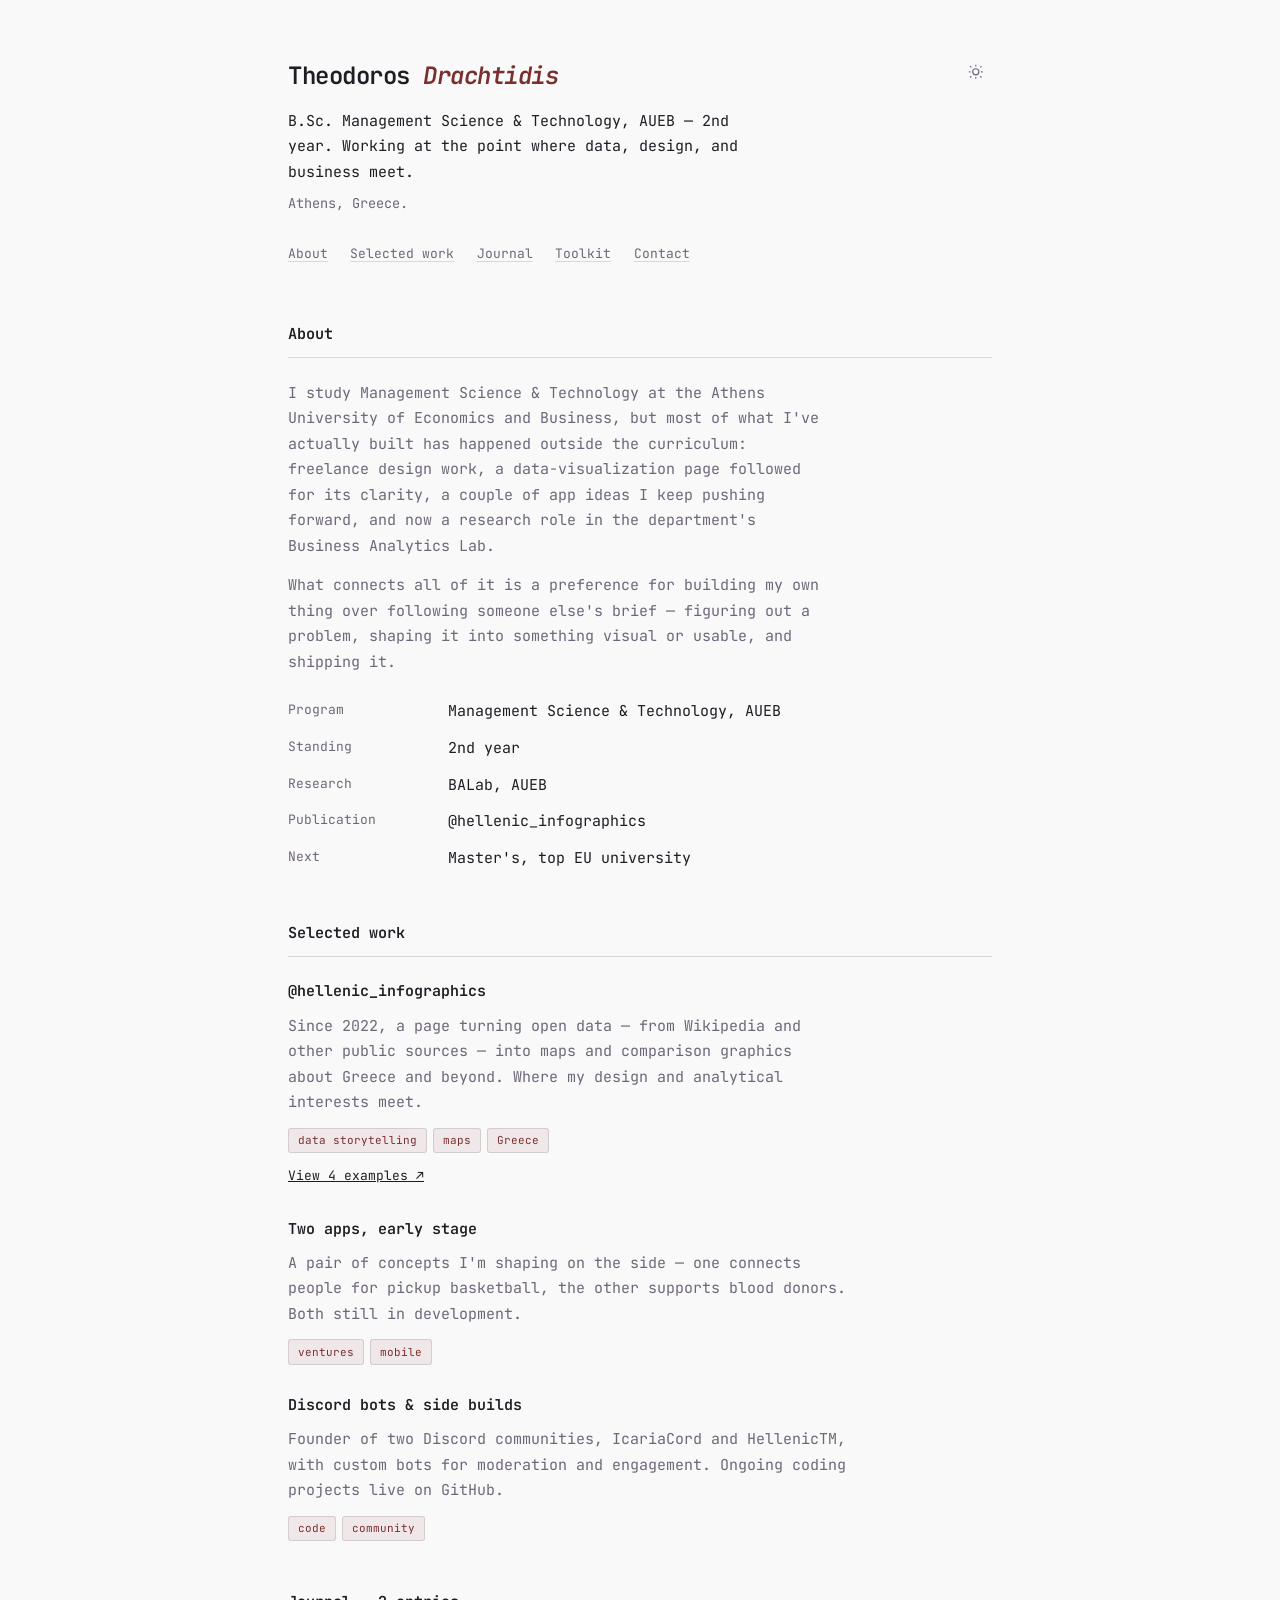
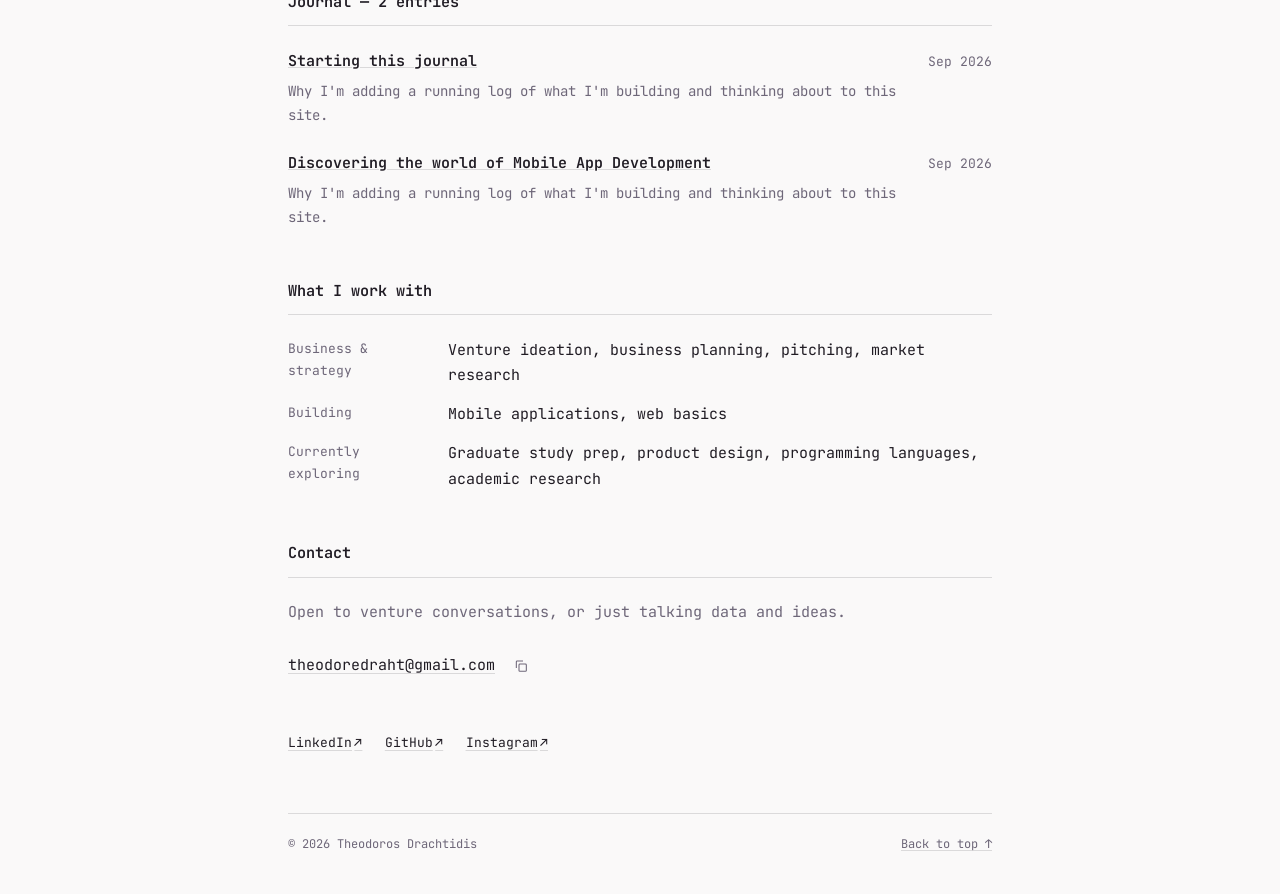
==== index.html @ 6f055972 "Restyle site to a minimal monospace light/dark theme Adopted the design system from antrikoss.github" ====
<!DOCTYPE html>
<html lang="en">
<head>
<meta charset="UTF-8">
<meta name="viewport" content="width=device-width, initial-scale=1.0">
<title>Theodoros Drachtidis</title>
<meta name="description" content="Theodoros Drachtidis — Management Science &amp; Technology student at AUEB, working at the point where data, design, and business meet.">
<link rel="icon" type="image/svg+xml" href="assets/favicon.svg">
<link rel="preconnect" href="https://fonts.googleapis.com">
<link rel="preconnect" href="https://fonts.gstatic.com" crossorigin>
<link href="https://fonts.googleapis.com/css2?family=JetBrains+Mono:ital,wght@0,100..800;1,100..800&display=swap" rel="stylesheet">
<style>
  :root{
    color-scheme:light;
    --paper:#faf9f9;
    --paper-raised:#f1eef4;
    --ink:#201c24;
    --ink-soft:#6e6779;
    --edge:rgba(32,28,36,0.14);
    --accent:#7a2e2e;
    --accent-soft:#a24848;
    --accent-wash:rgba(122,46,46,0.08);
    --focus-ring:#7a2e2e;
  }
  html.dark{
    color-scheme:dark;
    --paper:#16141a;
    --paper-raised:#1e1b24;
    --ink:#e9e6ed;
    --ink-soft:#9c96a6;
    --edge:rgba(233,230,237,0.14);
    --accent:#e0a6a6;
    --accent-soft:#c27a7a;
    --accent-wash:rgba(224,166,166,0.1);
    --focus-ring:#e0a6a6;
  }
  *, *::before, *::after{box-sizing:border-box;}
  html, body, h1, h2, h3, p, ul, dl, dd{margin:0; padding:0;}
  ul{list-style:none;}
  img, svg{display:block; max-width:100%;}
  a{color:inherit; text-decoration:none;}
  button{font:inherit; color:inherit; background:none; border:0; padding:0; cursor:pointer;}

  @media (prefers-reduced-motion:no-preference){
    html{scroll-behavior:smooth;}
  }

  html{background:var(--paper);}
  body{
    background:var(--paper);
    color:var(--ink);
    font-family:'JetBrains Mono', ui-monospace, SFMono-Regular, Menlo, Consolas, monospace;
    font-size:0.9375rem;
    line-height:1.7;
    -webkit-font-smoothing:antialiased;
    min-height:100dvh;
    transition:background-color 0.2s, color 0.2s;
  }
  ::selection{background:var(--ink); color:var(--paper);}

  h1, h2, h3{font-weight:600; text-wrap:balance;}
  p{text-wrap:pretty; max-width:62ch;}
  a{text-decoration-line:underline; text-decoration-color:var(--edge); text-underline-offset:0.2em;}
  a:hover{text-decoration-color:var(--accent); color:var(--accent);}
  :focus-visible{outline:2px solid var(--focus-ring); outline-offset:3px; border-radius:2px;}

  .skip-link{position:fixed; top:1rem; left:1rem; z-index:100; background:var(--paper); border:1px solid var(--ink); padding:0.5rem 1rem; transform:translateY(-200%);}
  .skip-link:focus{transform:translateY(0);}

  .page{width:min(100% - 3rem, 44rem); margin-inline:auto; padding-block:3.5rem 2.5rem;}
  @media (max-width:600px){.page{width:min(100% - 2.5rem, 44rem); padding-block-start:2.25rem;}}

  /* ---------- Header ---------- */
  .site-header{margin-block-end:3.25rem;}
  .header-top{display:flex; justify-content:space-between; align-items:flex-start; gap:1.5rem;}
  h1{font-size:clamp(1.2rem, 3.2vw, 1.5rem); letter-spacing:-0.02em;}
  h1 em{font-style:italic; color:var(--accent);}
  .theme-toggle{flex-shrink:0; display:inline-flex; align-items:center; justify-content:center; width:2rem; height:2rem; color:var(--ink-soft); border-radius:4px;}
  .theme-toggle:hover{color:var(--ink);}
  .theme-toggle .icon{width:1.1rem; height:1.1rem;}
  .theme-toggle .icon-moon{display:none;}
  html.dark .theme-toggle .icon-sun{display:none;}
  html.dark .theme-toggle .icon-moon{display:block;}
  .tagline{margin-block-start:0.75rem; max-width:56ch; color:var(--ink);}
  .location{color:var(--ink-soft); margin-block-start:0.4rem; font-size:0.85rem;}
  .site-nav{margin-block-start:1.5rem; display:flex; flex-wrap:wrap; gap:0.4rem 1.4rem; font-size:0.8125rem; color:var(--ink-soft);}
  .site-nav a{text-decoration-line:underline; padding-block:0.25rem;}

  /* ---------- Sections ---------- */
  .section + .section{margin-block-start:3rem;}
  .section h2{font-size:0.95rem; padding-block-end:0.65rem; margin-block-end:1.4rem; border-block-end:1px solid var(--edge);}
  .about-text{color:var(--ink-soft); max-width:60ch;}
  .about-text + .about-text{margin-block-start:0.9rem;}

  .entry-list{display:grid; gap:1.75rem;}
  .entry-head{display:flex; flex-wrap:wrap; align-items:baseline; justify-content:space-between; gap:0.25rem 1rem;}
  .entry h3{font-size:0.9375rem;}
  .entry-period, .entry-meta{color:var(--ink-soft); font-size:0.8125rem; white-space:nowrap;}
  .entry-meta{margin-block-start:0.15rem;}
  .entry-body{color:var(--ink-soft); margin-block-start:0.55rem;}
  .entry-body + .entry-body{margin-block-start:0.75rem;}
  .entry-tags{display:flex; flex-wrap:wrap; gap:0.4rem; margin-block-start:0.75rem;}
  .entry-tags li{font-size:0.6875rem; color:var(--accent); background:var(--accent-wash); border:1px solid var(--edge); padding:0.15rem 0.55rem; border-radius:3px;}
  .entry-hint{display:inline-block; margin-block-start:0.75rem; font-size:0.8125rem; text-decoration-line:underline;}
  .entry-clickable{cursor:pointer;}

  .subsection-title{margin-block:2.1rem 0.9rem; font-size:0.85rem; color:var(--ink-soft);}

  /* ---------- About facts ---------- */
  .fact-list{display:grid; gap:0.7rem; margin-block-start:1.5rem;}
  .fact-row{display:grid; grid-template-columns:9rem 1fr; gap:0.5rem 1rem;}
  .fact-row dt{color:var(--ink-soft); font-size:0.8125rem;}
  .fact-row dd{margin:0;}
  @media (max-width:500px){.fact-row{grid-template-columns:1fr; gap:0.15rem;}}

  /* ---------- Skills ---------- */
  .skills-list{display:grid; gap:0.85rem;}
  .skills-row{display:grid; grid-template-columns:9rem 1fr; gap:0.5rem 1rem;}
  .skills-row dt{color:var(--ink-soft); font-size:0.8125rem;}
  .skills-row dd{margin:0;}
  @media (max-width:500px){.skills-row{grid-template-columns:1fr; gap:0.15rem;}}

  /* ---------- Journal ---------- */
  .journal-list{display:grid; gap:1.5rem;}
  .journal-item{display:flex; flex-wrap:wrap; justify-content:space-between; align-items:baseline; gap:0.25rem 1rem; cursor:pointer;}
  .journal-item:hover .journal-title{color:var(--accent); text-decoration-color:var(--accent);}
  .journal-main{flex:1; min-width:0;}
  .journal-title{font-weight:600; text-decoration-line:underline; text-decoration-color:var(--edge);}
  .journal-excerpt{color:var(--ink-soft); margin-block-start:0.35rem; font-size:0.875rem;}
  .journal-date{color:var(--ink-soft); font-size:0.8125rem; white-space:nowrap;}
  .journal-empty{color:var(--ink-soft); font-size:0.875rem;}

  /* ---------- Contact ---------- */
  .contact-intro{color:var(--ink-soft); margin-block-end:1.5rem;}
  .contact-email-row{display:flex; align-items:center; gap:0.6rem;}
  .contact-email a{text-decoration-line:underline; overflow-wrap:anywhere;}
  .copy-email-button{position:relative; width:2rem; height:2rem; display:grid; place-items:center; color:var(--ink-soft); border-radius:4px; flex-shrink:0;}
  .copy-email-button:hover{color:var(--ink);}
  .copy-email-button .icon{width:1rem; height:1rem; grid-area:1/1; transition:opacity 0.15s, scale 0.15s;}
  .copy-email-button .icon-check{opacity:0; scale:0.7;}
  .copy-email-button[data-copied="true"] .icon-copy{opacity:0; scale:0.7;}
  .copy-email-button[data-copied="true"] .icon-check{opacity:1; scale:1; color:var(--accent);}
  .copy-status{margin-block-start:0.5rem; font-size:0.78rem; color:var(--accent-soft); min-height:1.2em;}
  .contact-links{margin-block-start:1.5rem; display:flex; flex-wrap:wrap; gap:0.4rem 1.4rem; font-size:0.8125rem;}
  .contact-links a, .project-links a{text-decoration-line:underline; padding-block:0.2rem; display:inline-block;}
  .ext-icon{margin-inline-start:0.15rem;}

  /* ---------- Overlays (post reader / gallery) ---------- */
  .overlay{position:fixed; inset:0; background:rgba(10,9,12,0.72); display:none; align-items:flex-start; justify-content:center; padding:4.5rem 1.5rem; overflow-y:auto; z-index:100;}
  .overlay.open{display:flex;}
  .overlay-panel{background:var(--paper-raised); border:1px solid var(--edge); border-radius:6px; max-width:38rem; width:100%;}
  .overlay-top{display:flex; align-items:center; justify-content:space-between; padding:0.9rem 1.2rem; border-bottom:1px solid var(--edge); font-size:0.75rem; color:var(--ink-soft); letter-spacing:0.03em;}
  .overlay-close{width:1.9rem; height:1.9rem; display:grid; place-items:center; border:1px solid var(--edge); border-radius:50%; color:var(--ink-soft); font-size:1rem;}
  .overlay-close:hover{border-color:var(--accent); color:var(--accent);}
  .overlay-body{padding:1.7rem 1.8rem 2rem;}
  @media (max-width:600px){.overlay-body{padding:1.3rem;}}
  .overlay-body h3{font-size:1.25rem; margin-block-end:0.4rem;}
  .overlay-date{display:block; color:var(--ink-soft); font-size:0.8125rem; margin-block-end:1.3rem;}
  .overlay-body p{margin-block-end:0.9rem; max-width:60ch; color:var(--ink-soft);}
  .overlay-comments{margin-block-start:0.5rem; padding-block-start:1.5rem; border-top:1px solid var(--edge);}
  .overlay-comments .overlay-label{display:block; margin-block-end:1rem; font-size:0.75rem; color:var(--ink-soft); letter-spacing:0.03em;}
  .giscus-mount{min-height:3.5rem;}

  .lightbox-imgwrap{background:var(--paper); display:flex; align-items:center; justify-content:center; padding:1rem;}
  .lightbox-imgwrap img{max-width:100%; max-height:52vh; object-fit:contain; border-radius:2px;}
  .lightbox-caption{padding:0 1.2rem 1rem; font-size:0.85rem; color:var(--ink-soft);}
  .lightbox-nav{display:flex; align-items:center; justify-content:space-between; padding:0 1.2rem 1.2rem;}
  .lightbox-arrow{border:1px solid var(--edge); border-radius:4px; padding:0.4rem 0.85rem; font-size:0.78rem; color:var(--ink);}
  .lightbox-arrow:hover{border-color:var(--accent); color:var(--accent);}
  .lightbox-count{font-size:0.78rem; color:var(--ink-soft);}

  /* ---------- Footer ---------- */
  .site-footer{margin-block-start:3.5rem; padding-block-start:1.25rem; border-block-start:1px solid var(--edge); display:flex; flex-wrap:wrap; justify-content:space-between; gap:0.75rem; color:var(--ink-soft); font-size:0.75rem;}
  .site-footer a{text-decoration-line:underline;}

  @media (prefers-reduced-motion:no-preference){
    .site-header, .section{animation:rise 0.6s ease both;}
    .site-header{animation-delay:0s;}
    .section:nth-of-type(1){animation-delay:0.06s;}
    .section:nth-of-type(2){animation-delay:0.1s;}
    .section:nth-of-type(3){animation-delay:0.14s;}
    .section:nth-of-type(4){animation-delay:0.18s;}
    .section:nth-of-type(5){animation-delay:0.22s;}
    @keyframes rise{
      0%{opacity:0; transform:translateY(6px);}
      100%{opacity:1; transform:translateY(0);}
    }
  }
  @media (prefers-reduced-motion:reduce){
    *{animation:none !important; transition:none !important;}
  }
</style>
</head>
<body>

<a class="skip-link" href="#main-content">Skip to content</a>

<div class="page" id="top">

  <header class="site-header">
    <div class="header-top">
      <h1>Theodoros <em>Drachtidis</em></h1>
      <button class="theme-toggle" type="button" aria-label="Switch to dark theme" data-theme-toggle>
        <svg class="icon icon-sun" viewBox="0 0 24 24" fill="none" stroke="currentColor" stroke-width="1.6" aria-hidden="true">
          <circle cx="12" cy="12" r="4.2"></circle>
          <path d="M12 2.5v2.4M12 19.1v2.4M4.2 4.2l1.7 1.7M18.1 18.1l1.7 1.7M2.5 12h2.4M19.1 12h2.4M4.2 19.8l1.7-1.7M18.1 5.9l1.7-1.7"></path>
        </svg>
        <svg class="icon icon-moon" viewBox="0 0 24 24" fill="none" stroke="currentColor" stroke-width="1.6" aria-hidden="true">
          <path d="M20 14.5A8.5 8.5 0 1 1 9.5 4a6.8 6.8 0 0 0 10.5 10.5Z"></path>
        </svg>
      </button>
    </div>

    <p class="tagline">B.Sc. Management Science &amp; Technology, AUEB — 2nd year. Working at the point where data, design, and business meet.</p>
    <p class="location">Athens, Greece.</p>

    <nav aria-label="Primary" class="site-nav">
      <a href="#about">About</a>
      <a href="#work">Selected work</a>
      <a href="#journal">Journal</a>
      <a href="#toolkit">Toolkit</a>
      <a href="#contact">Contact</a>
    </nav>
  </header>

  <main id="main-content" tabindex="-1">

    <!-- ABOUT -->
    <section id="about" class="section" aria-labelledby="about-title">
      <h2 id="about-title">About</h2>
      <p class="about-text">I study Management Science &amp; Technology at the Athens University of Economics and Business, but most of what I've actually built has happened outside the curriculum: freelance design work, a data-visualization page followed for its clarity, a couple of app ideas I keep pushing forward, and now a research role in the department's Business Analytics Lab.</p>
      <p class="about-text">What connects all of it is a preference for building my own thing over following someone else's brief — figuring out a problem, shaping it into something visual or usable, and shipping it.</p>

      <dl class="fact-list">
        <div class="fact-row"><dt>Program</dt><dd>Management Science &amp; Technology, AUEB</dd></div>
        <div class="fact-row"><dt>Standing</dt><dd>2nd year</dd></div>
        <div class="fact-row"><dt>Research</dt><dd>BALab, AUEB</dd></div>
        <div class="fact-row"><dt>Publication</dt><dd>@hellenic_infographics</dd></div>
        <div class="fact-row"><dt>Next</dt><dd>Master's, top EU university</dd></div>
      </dl>
    </section>

    <!-- SELECTED WORK -->
    <section id="work" class="section" aria-labelledby="work-title">
      <h2 id="work-title">Selected work</h2>

      <div class="entry-list">

        <article class="entry entry-clickable" id="hellenicCard" role="button" tabindex="0" aria-haspopup="dialog" aria-label="Open examples from @hellenic_infographics">
          <h3>@hellenic_infographics</h3>
          <p class="entry-body">Since 2022, a page turning open data — from Wikipedia and other public sources — into maps and comparison graphics about Greece and beyond. Where my design and analytical interests meet.</p>
          <ul class="entry-tags" aria-label="Focus">
            <li>data storytelling</li><li>maps</li><li>Greece</li>
          </ul>
          <span class="entry-hint">View 4 examples ↗</span>
        </article>

        <article class="entry">
          <h3>Two apps, early stage</h3>
          <p class="entry-body">A pair of concepts I'm shaping on the side — one connects people for pickup basketball, the other supports blood donors. Both still in development.</p>
          <ul class="entry-tags" aria-label="Focus">
            <li>ventures</li><li>mobile</li>
          </ul>
        </article>

        <article class="entry">
          <h3>Discord bots &amp; side builds</h3>
          <p class="entry-body">Founder of two Discord communities, IcariaCord and HellenicTM, with custom bots for moderation and engagement. Ongoing coding projects live on GitHub.</p>
          <ul class="entry-tags" aria-label="Focus">
            <li>code</li><li>community</li>
          </ul>
        </article>

      </div>
    </section>

    <!-- JOURNAL -->
    <section id="journal" class="section" aria-labelledby="journal-title">
      <h2 id="journal-title"><span id="journalTitleLabel">Journal</span></h2>
      <div class="journal-list" id="journalList"></div>
    </section>

    <!-- TOOLKIT -->
    <section id="toolkit" class="section" aria-labelledby="toolkit-title">
      <h2 id="toolkit-title">What I work with</h2>
      <dl class="skills-list">
        <div class="skills-row">
          <dt>Business &amp; strategy</dt>
          <dd>Venture ideation, business planning, pitching, market research</dd>
        </div>
        <div class="skills-row">
          <dt>Building</dt>
          <dd>Mobile applications, web basics</dd>
        </div>
        <div class="skills-row">
          <dt>Currently exploring</dt>
          <dd>Graduate study prep, product design, programming languages, academic research</dd>
        </div>
      </dl>
    </section>

    <!-- CONTACT -->
    <section id="contact" class="section" aria-labelledby="contact-title">
      <h2 id="contact-title">Contact</h2>
      <p class="contact-intro">Open to venture conversations, or just talking data and ideas.</p>

      <div class="contact-email-row">
        <p class="contact-email">
          <a href="mailto:theodoredraht@gmail.com">theodoredraht@gmail.com</a>
        </p>
        <button type="button" class="copy-email-button" data-copy-email aria-label="Copy email address">
          <svg class="icon icon-copy" viewBox="0 0 24 24" fill="none" stroke="currentColor" stroke-width="1.6" aria-hidden="true">
            <rect x="9" y="9" width="11" height="11" rx="1.4"></rect>
            <path d="M5 15V5.6C5 5 5.6 4.5 6.2 4.5H15"></path>
          </svg>
          <svg class="icon icon-check" viewBox="0 0 24 24" fill="none" stroke="currentColor" stroke-width="1.8" aria-hidden="true">
            <path d="M4.5 12.5l5 5 10-11"></path>
          </svg>
        </button>
      </div>
      <p class="copy-status" role="status" aria-live="polite"></p>

      <ul class="contact-links">
        <li><a href="https://linkedin.com/in/theodoros-drachtidis" target="_blank" rel="noopener noreferrer">LinkedIn<span class="ext-icon" aria-hidden="true">↗</span></a></li>
        <li><a href="https://github.com/teo3670" target="_blank" rel="noopener noreferrer">GitHub<span class="ext-icon" aria-hidden="true">↗</span></a></li>
        <li><a href="https://instagram.com/drachtidis_" target="_blank" rel="noopener noreferrer">Instagram<span class="ext-icon" aria-hidden="true">↗</span></a></li>
      </ul>
    </section>

  </main>

  <footer class="site-footer">
    <p>© 2026 Theodoros Drachtidis</p>
    <a href="#top">Back to top<span aria-hidden="true"> ↑</span></a>
  </footer>

</div>

<!-- POST READER -->
<div class="overlay" id="postOverlay" role="dialog" aria-modal="true" aria-label="Journal entry">
  <div class="overlay-panel">
    <div class="overlay-top">
      <span>Journal entry</span>
      <button class="overlay-close" id="postClose" aria-label="Close">&times;</button>
    </div>
    <div class="overlay-body" id="postBody"></div>
  </div>
</div>

<!-- LIGHTBOX -->
<div class="overlay" id="lightbox" role="dialog" aria-modal="true" aria-label="@hellenic_infographics examples">
  <div class="overlay-panel">
    <div class="overlay-top">
      <span>@hellenic_infographics</span>
      <button class="overlay-close" id="lightboxClose" aria-label="Close">&times;</button>
    </div>
    <div class="lightbox-imgwrap">
      <img id="lightboxImg" src="" alt="">
    </div>
    <p class="lightbox-caption" id="lightboxCaption"></p>
    <div class="lightbox-nav">
      <button class="lightbox-arrow" id="lightboxPrev">&larr; Prev</button>
      <span class="lightbox-count" id="lightboxCount"></span>
      <button class="lightbox-arrow" id="lightboxNext">Next &rarr;</button>
    </div>
  </div>
</div>

<script>
  /* ---------------------------------------------------------------- */
  /* Theme toggle                                                      */
  /* ---------------------------------------------------------------- */
  (function(){
    var root = document.documentElement;
    var toggle = document.querySelector('[data-theme-toggle]');
    var STORAGE_KEY = 'theme';

    function applyTheme(theme){
      if(theme === 'dark'){
        root.classList.add('dark');
        if(toggle) toggle.setAttribute('aria-label', 'Switch to light theme');
      } else {
        root.classList.remove('dark');
        if(toggle) toggle.setAttribute('aria-label', 'Switch to dark theme');
      }
    }

    try {
      var stored = localStorage.getItem(STORAGE_KEY);
      var prefersDark = window.matchMedia && window.matchMedia('(prefers-color-scheme: dark)').matches;
      applyTheme(stored ? stored : (prefersDark ? 'dark' : 'light'));
    } catch(e) { /* localStorage unavailable */ }

    if(toggle){
      toggle.addEventListener('click', function(){
        var next = root.classList.contains('dark') ? 'light' : 'dark';
        applyTheme(next);
        try { localStorage.setItem(STORAGE_KEY, next); } catch(e) { /* ignore */ }
      });
    }
  })();

  /* ---------------------------------------------------------------- */
  /* Copy email button                                                  */
  /* ---------------------------------------------------------------- */
  (function(){
    var copyButton = document.querySelector('[data-copy-email]');
    var statusEl = document.querySelector('.copy-status');
    var emailLink = document.querySelector('.contact-email a');

    if(copyButton && emailLink){
      copyButton.addEventListener('click', function(){
        var email = emailLink.textContent.trim();

        function showCopied(){
          copyButton.setAttribute('data-copied', 'true');
          if(statusEl) statusEl.textContent = 'Email copied.';
          window.setTimeout(function(){
            copyButton.removeAttribute('data-copied');
            if(statusEl) statusEl.textContent = '';
          }, 2000);
        }
        function showError(){
          if(statusEl) statusEl.textContent = "Couldn't copy. Select the email address to copy it manually.";
        }

        if(navigator.clipboard && navigator.clipboard.writeText){
          navigator.clipboard.writeText(email).then(showCopied, showError);
        } else {
          showError();
        }
      });
    }
  })();

  // ---------- JOURNAL POSTS ----------
  // To add a new post: copy one object below, change title/date/excerpt/content/slug, add it to the TOP of the array.
  // slug: a short unique id for the post (used to give it its own comment thread) — lowercase, no spaces, e.g. "my-new-post".
  // date: any short label you like, e.g. "Sep 2026". content: one string per paragraph.
  const journalPosts = [
    {
      slug: "starting-this-journal",
      title: "Starting this journal",
      date: "Sep 2026",
      excerpt: "Why I'm adding a running log of what I'm building and thinking about to this site.",
      content: [
        "I've had this site as a static portfolio for a while, but most of the interesting stuff — the half-finished ideas, the things I'm learning, the small wins — never made it anywhere public.",
        "This is where that goes from now on. Short, infrequent, not polished."
      ]
    },
    {
      slug: "mobile-app-development",
      title: "Discovering the world of Mobile App Development",
      date: "Sep 2026",
      excerpt: "Why I'm adding a running log of what I'm building and thinking about to this site.",
      content: [
        "I've had this site as a static portfolio for a while, but most of the interesting stuff — the half-finished ideas, the things I'm learning, the small wins — never made it anywhere public.",
        "This is where that goes from now on. Short, infrequent, not polished."
      ]
    }
  ];

  // ---------- GISCUS COMMENTS ----------
  // Fill these in from giscus.app after enabling GitHub Discussions on your repo.
  const GISCUS_REPO = "teo3670/teo3670.github.io";
  const GISCUS_REPO_ID = "R_kgDOT7vozg";
  const GISCUS_CATEGORY = "Announcements";
  const GISCUS_CATEGORY_ID = "DIC_kwDOT7vozs4DE_y7";

  function loadGiscus(slug){
    const mount = document.getElementById('giscusMount');
    mount.innerHTML = '';
    if(GISCUS_REPO_ID === "R_kgDOT7vozg"){
      mount.innerHTML = '<p class="overlay-date">Comments will appear here once giscus is configured.</p>';
      return;
    }
    const isDark = document.documentElement.classList.contains('dark');
    const script = document.createElement('script');
    script.src = 'https://giscus.app/client.js';
    script.setAttribute('data-repo', GISCUS_REPO);
    script.setAttribute('data-repo-id', GISCUS_REPO_ID);
    script.setAttribute('data-category', GISCUS_CATEGORY);
    script.setAttribute('data-category-id', GISCUS_CATEGORY_ID);
    script.setAttribute('data-mapping', 'specific');
    script.setAttribute('data-term', slug);
    script.setAttribute('data-strict', '1');
    script.setAttribute('data-reactions-enabled', '1');
    script.setAttribute('data-emit-metadata', '0');
    script.setAttribute('data-input-position', 'top');
    script.setAttribute('data-theme', isDark ? 'noborder_dark' : 'noborder_light');
    script.setAttribute('data-lang', 'en');
    script.setAttribute('crossorigin', 'anonymous');
    script.async = true;
    mount.appendChild(script);
  }

  const journalList = document.getElementById('journalList');
  const journalTitleLabel = document.getElementById('journalTitleLabel');
  const postOverlay = document.getElementById('postOverlay');
  const postBody = document.getElementById('postBody');
  const postClose = document.getElementById('postClose');

  function renderJournal(){
    journalTitleLabel.textContent = 'Journal — ' + journalPosts.length + (journalPosts.length === 1 ? ' entry' : ' entries');
    if(journalPosts.length === 0){
      journalList.innerHTML = '<p class="journal-empty">Nothing posted yet.</p>';
      return;
    }
    journalList.innerHTML = '';
    journalPosts.forEach((post, i) => {
      const item = document.createElement('div');
      item.className = 'journal-item';
      item.setAttribute('role', 'button');
      item.setAttribute('tabindex', '0');
      item.innerHTML =
        '<div class="journal-main">' +
          '<div class="journal-title">' + post.title + '</div>' +
          '<div class="journal-excerpt">' + post.excerpt + '</div>' +
        '</div>' +
        '<div class="journal-date">' + post.date + '</div>';
      item.addEventListener('click', () => openPost(i));
      item.addEventListener('keydown', (e) => {
        if(e.key === 'Enter' || e.key === ' '){ e.preventDefault(); openPost(i); }
      });
      journalList.appendChild(item);
    });
  }

  function openPost(i){
    const post = journalPosts[i];
    postBody.innerHTML =
      '<h3>' + post.title + '</h3>' +
      '<span class="overlay-date">' + post.date + '</span>' +
      post.content.map(p => '<p>' + p + '</p>').join('') +
      '<div class="overlay-comments"><span class="overlay-label">Comments</span><div id="giscusMount" class="giscus-mount"></div></div>';
    postOverlay.classList.add('open');
    loadGiscus(post.slug);
  }
  function closePost(){
    postOverlay.classList.remove('open');
  }
  postClose.addEventListener('click', closePost);
  postOverlay.addEventListener('click', (e) => { if(e.target === postOverlay) closePost(); });
  document.addEventListener('keydown', (e) => {
    if(e.key === 'Escape' && postOverlay.classList.contains('open')) closePost();
  });

  renderJournal();

  // ---------- HELLENIC INFOGRAPHICS GALLERY ----------
  const hellenicImages = [
    { src: 'assets/hellenic-startup-index-map.jpg', caption: 'Euro-Cities Startup Index 2026 — a ranked map of European startup ecosystems.' },
    { src: 'assets/hellenic-startup-index-map-alt.jpg', caption: 'Euro-Cities Startup Index 2026 — same dataset, scaled by rank.' },
    { src: 'assets/hellenic-startup-index-ranking.jpg', caption: 'Euro-Cities Startup Index 2026 — the full city-by-city ranking.' },
    { src: 'assets/hellenic-greece-shrinking.jpg', caption: '"Greece is shrinking" — a decade of population change across Greek regions.' }
  ];
  let lbIndex = 0;

  const lightbox = document.getElementById('lightbox');
  const lightboxImg = document.getElementById('lightboxImg');
  const lightboxCaption = document.getElementById('lightboxCaption');
  const lightboxCount = document.getElementById('lightboxCount');
  const hellenicCard = document.getElementById('hellenicCard');

  function renderLightbox(){
    const item = hellenicImages[lbIndex];
    lightboxImg.src = item.src;
    lightboxImg.alt = item.caption;
    lightboxCaption.textContent = item.caption;
    lightboxCount.textContent = (lbIndex + 1) + ' / ' + hellenicImages.length;
  }
  function openLightbox(i){
    lbIndex = i;
    renderLightbox();
    lightbox.classList.add('open');
  }
  function closeLightbox(){
    lightbox.classList.remove('open');
  }
  function stepLightbox(delta){
    lbIndex = (lbIndex + delta + hellenicImages.length) % hellenicImages.length;
    renderLightbox();
  }

  hellenicCard.addEventListener('click', () => openLightbox(0));
  hellenicCard.addEventListener('keydown', (e) => {
    if(e.key === 'Enter' || e.key === ' '){ e.preventDefault(); openLightbox(0); }
  });
  document.getElementById('lightboxClose').addEventListener('click', closeLightbox);
  document.getElementById('lightboxPrev').addEventListener('click', () => stepLightbox(-1));
  document.getElementById('lightboxNext').addEventListener('click', () => stepLightbox(1));
  lightbox.addEventListener('click', (e) => { if(e.target === lightbox) closeLightbox(); });
  document.addEventListener('keydown', (e) => {
    if(!lightbox.classList.contains('open')) return;
    if(e.key === 'Escape') closeLightbox();
    if(e.key === 'ArrowLeft') stepLightbox(-1);
    if(e.key === 'ArrowRight') stepLightbox(1);
  });
</script>

</body>
</html>
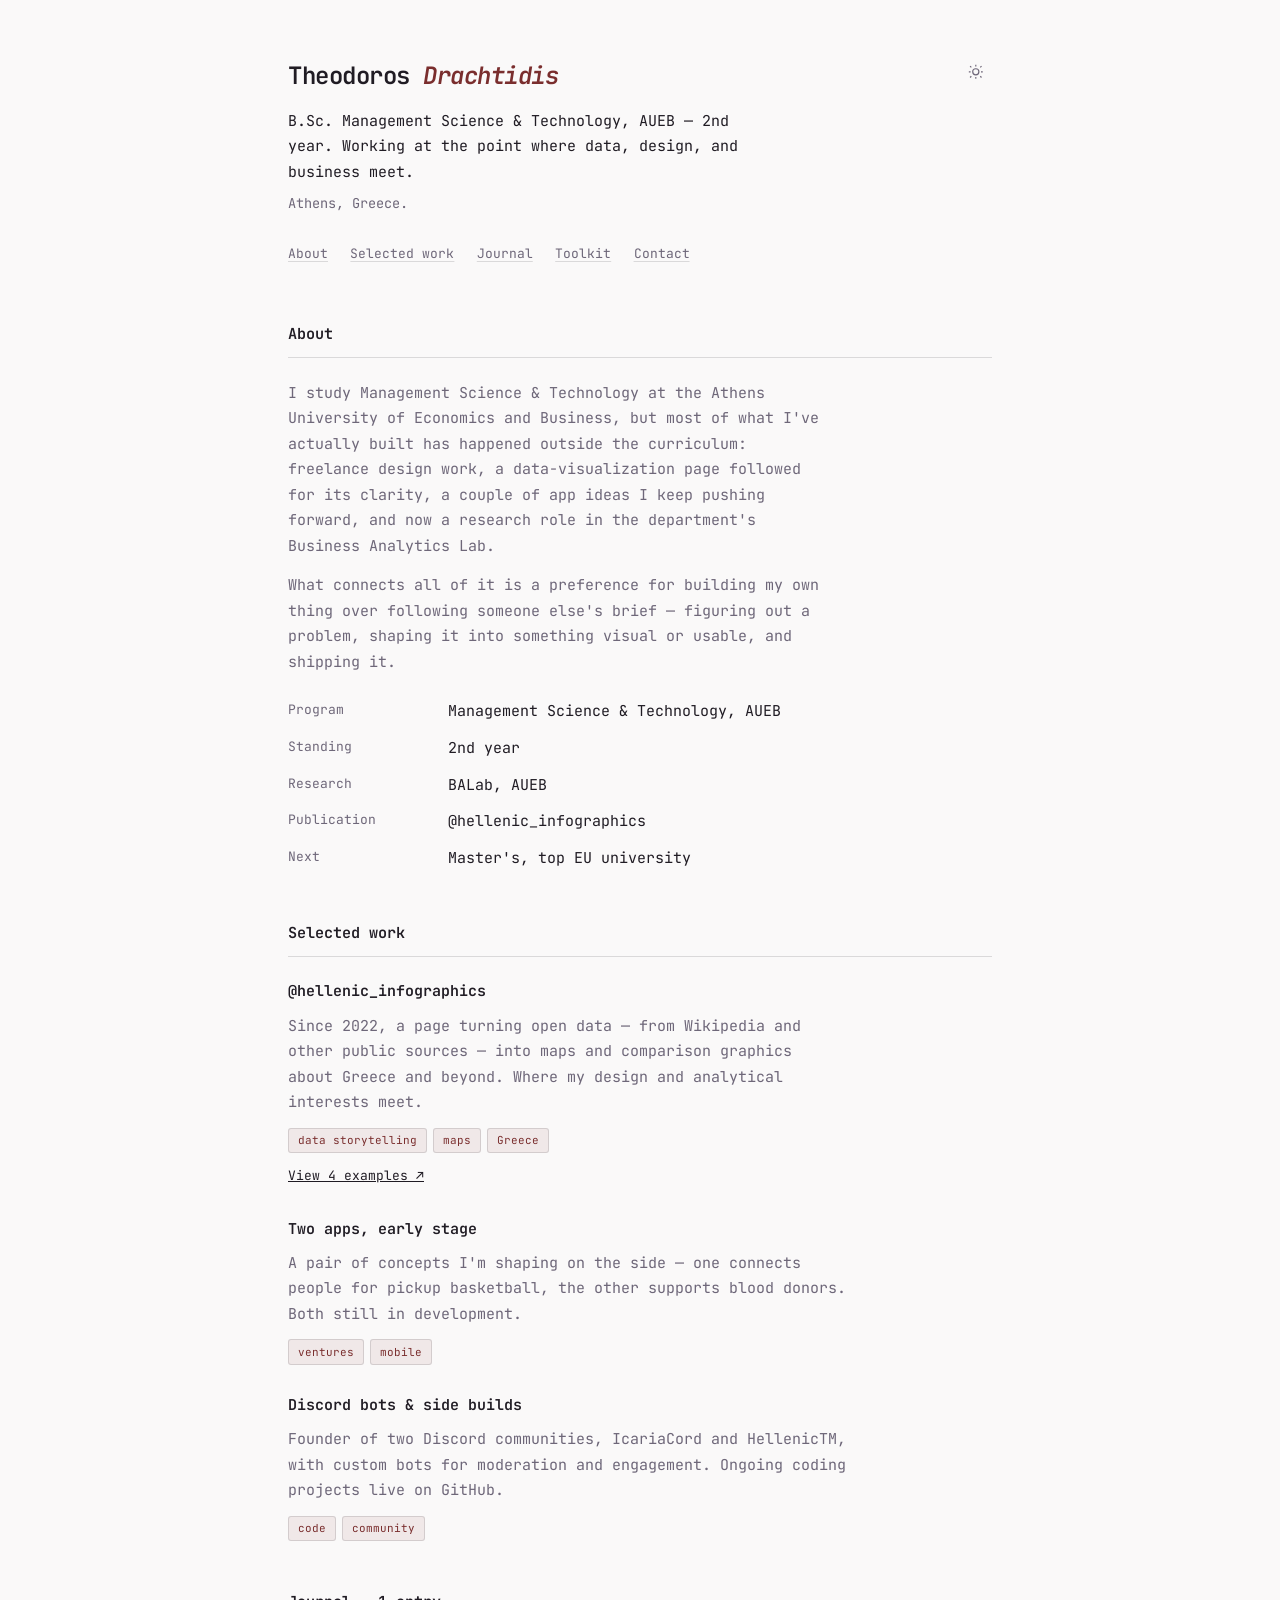
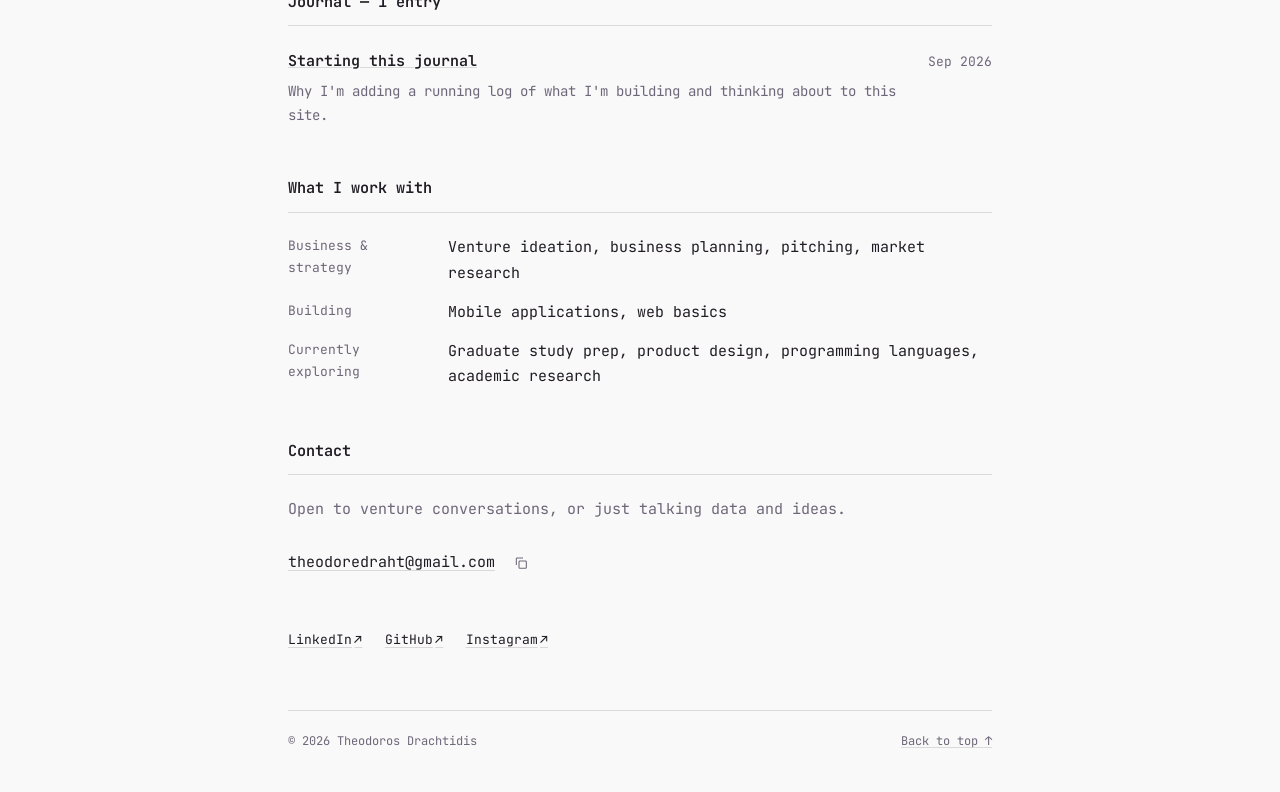
==== commit f3bcac20: "Journa post deletd!" ====
--- a/index.html
+++ b/index.html
@@ -447,16 +447,6 @@
         "I've had this site as a static portfolio for a while, but most of the interesting stuff — the half-finished ideas, the things I'm learning, the small wins — never made it anywhere public.",
         "This is where that goes from now on. Short, infrequent, not polished."
       ]
-    },
-    {
-      slug: "mobile-app-development",
-      title: "Discovering the world of Mobile App Development",
-      date: "Sep 2026",
-      excerpt: "Why I'm adding a running log of what I'm building and thinking about to this site.",
-      content: [
-        "I've had this site as a static portfolio for a while, but most of the interesting stuff — the half-finished ideas, the things I'm learning, the small wins — never made it anywhere public.",
-        "This is where that goes from now on. Short, infrequent, not polished."
-      ]
     }
   ];
 
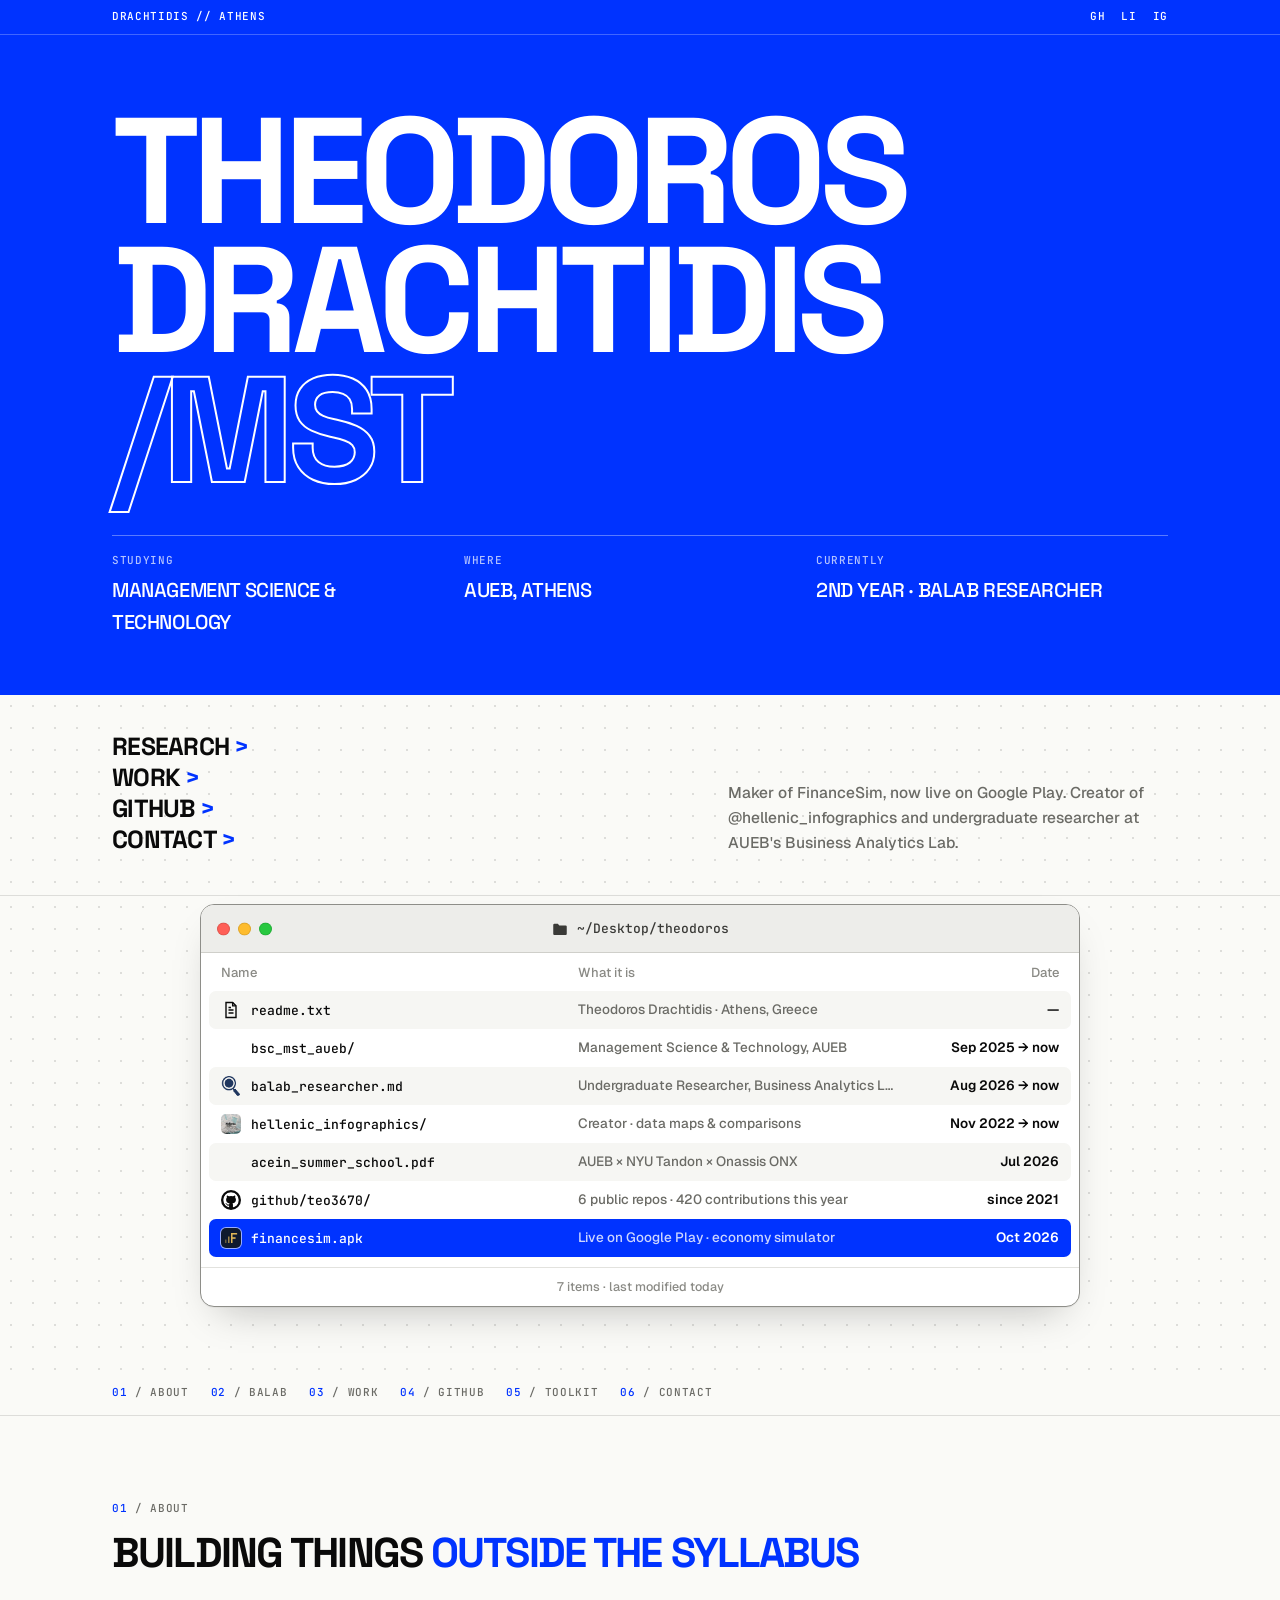
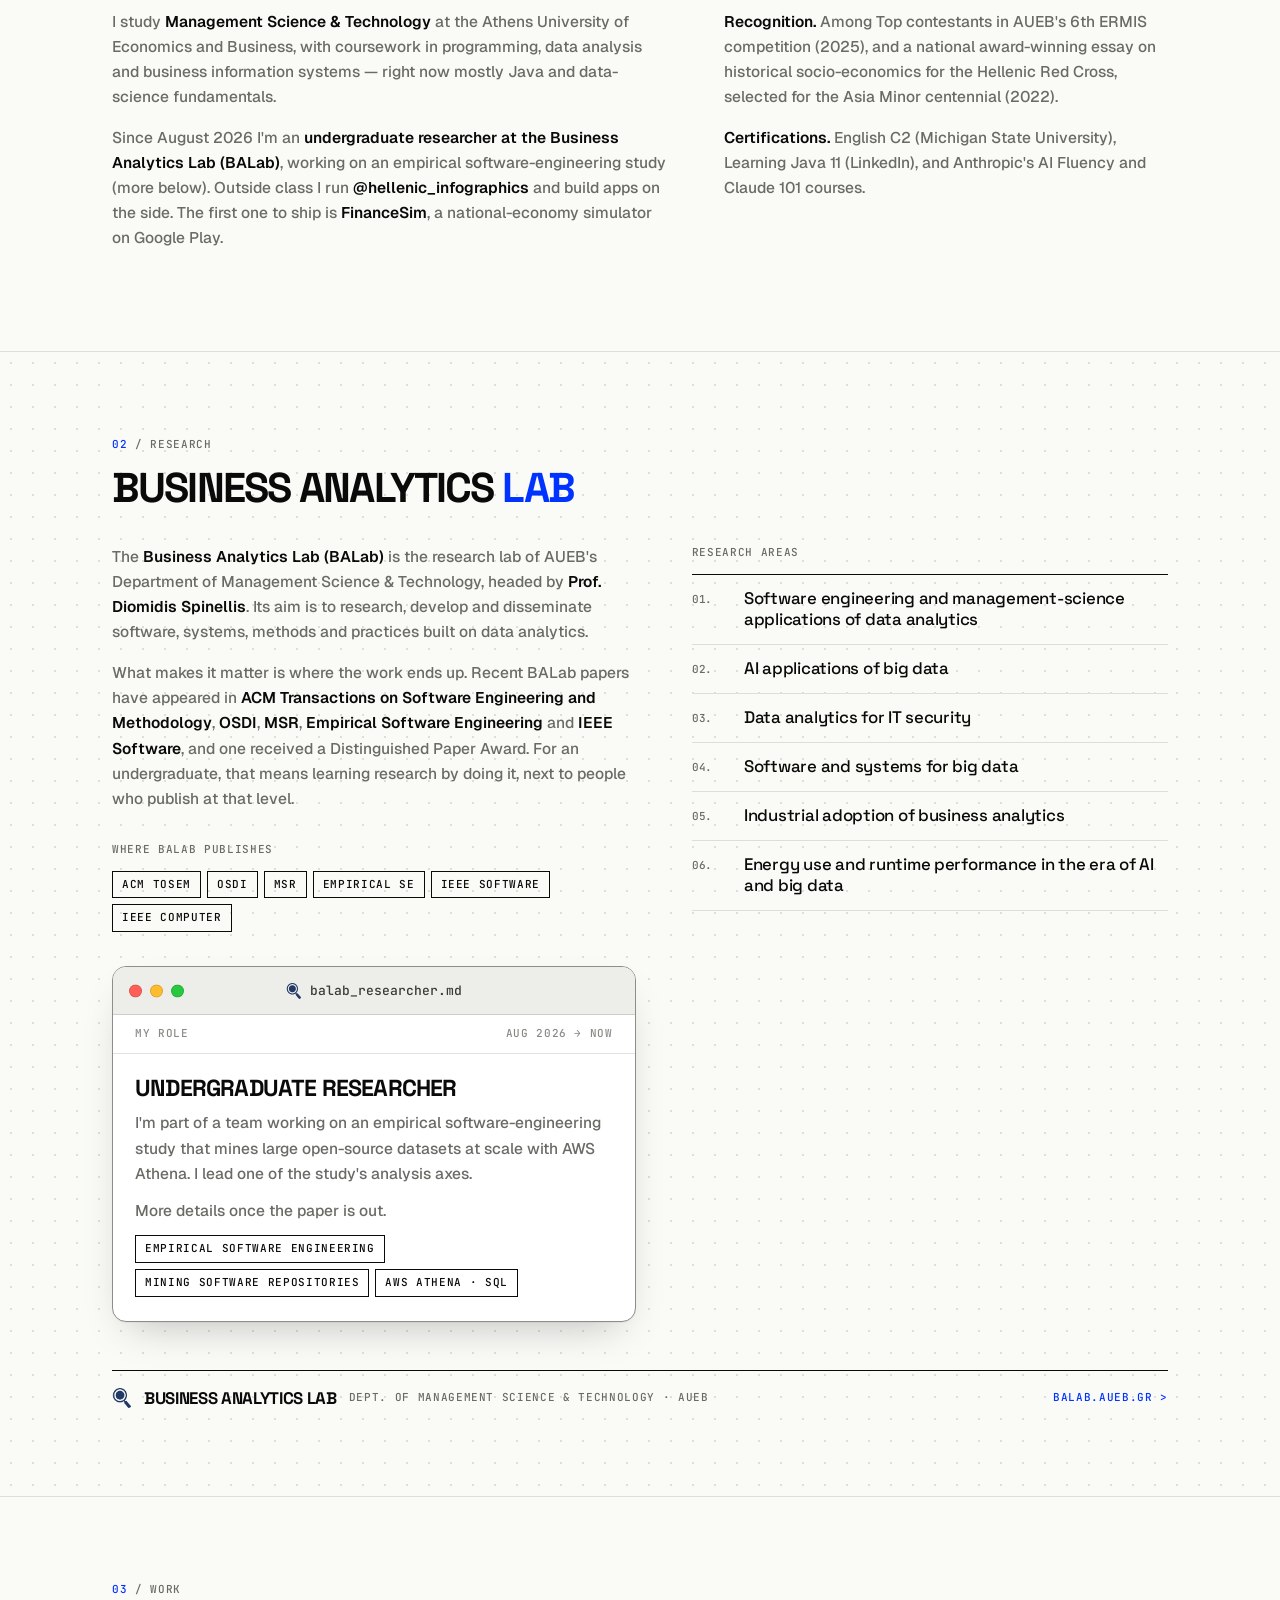
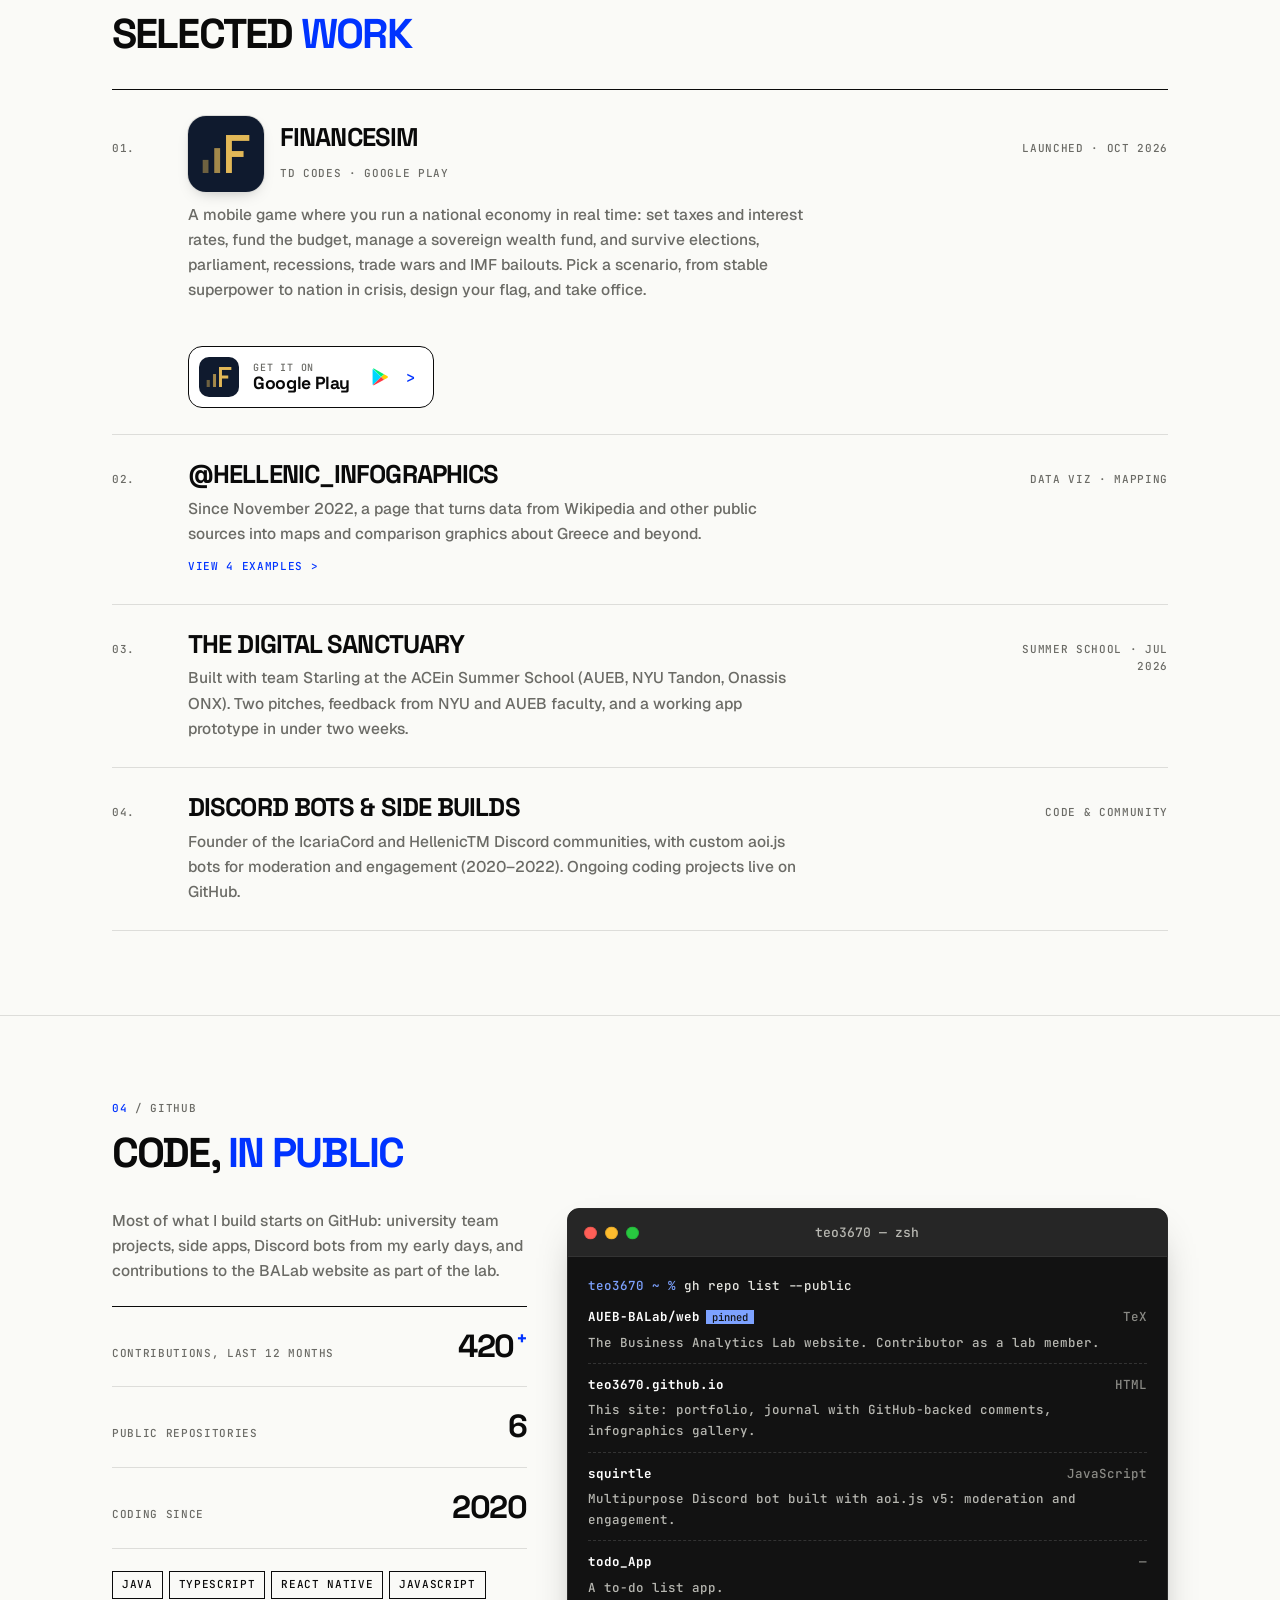
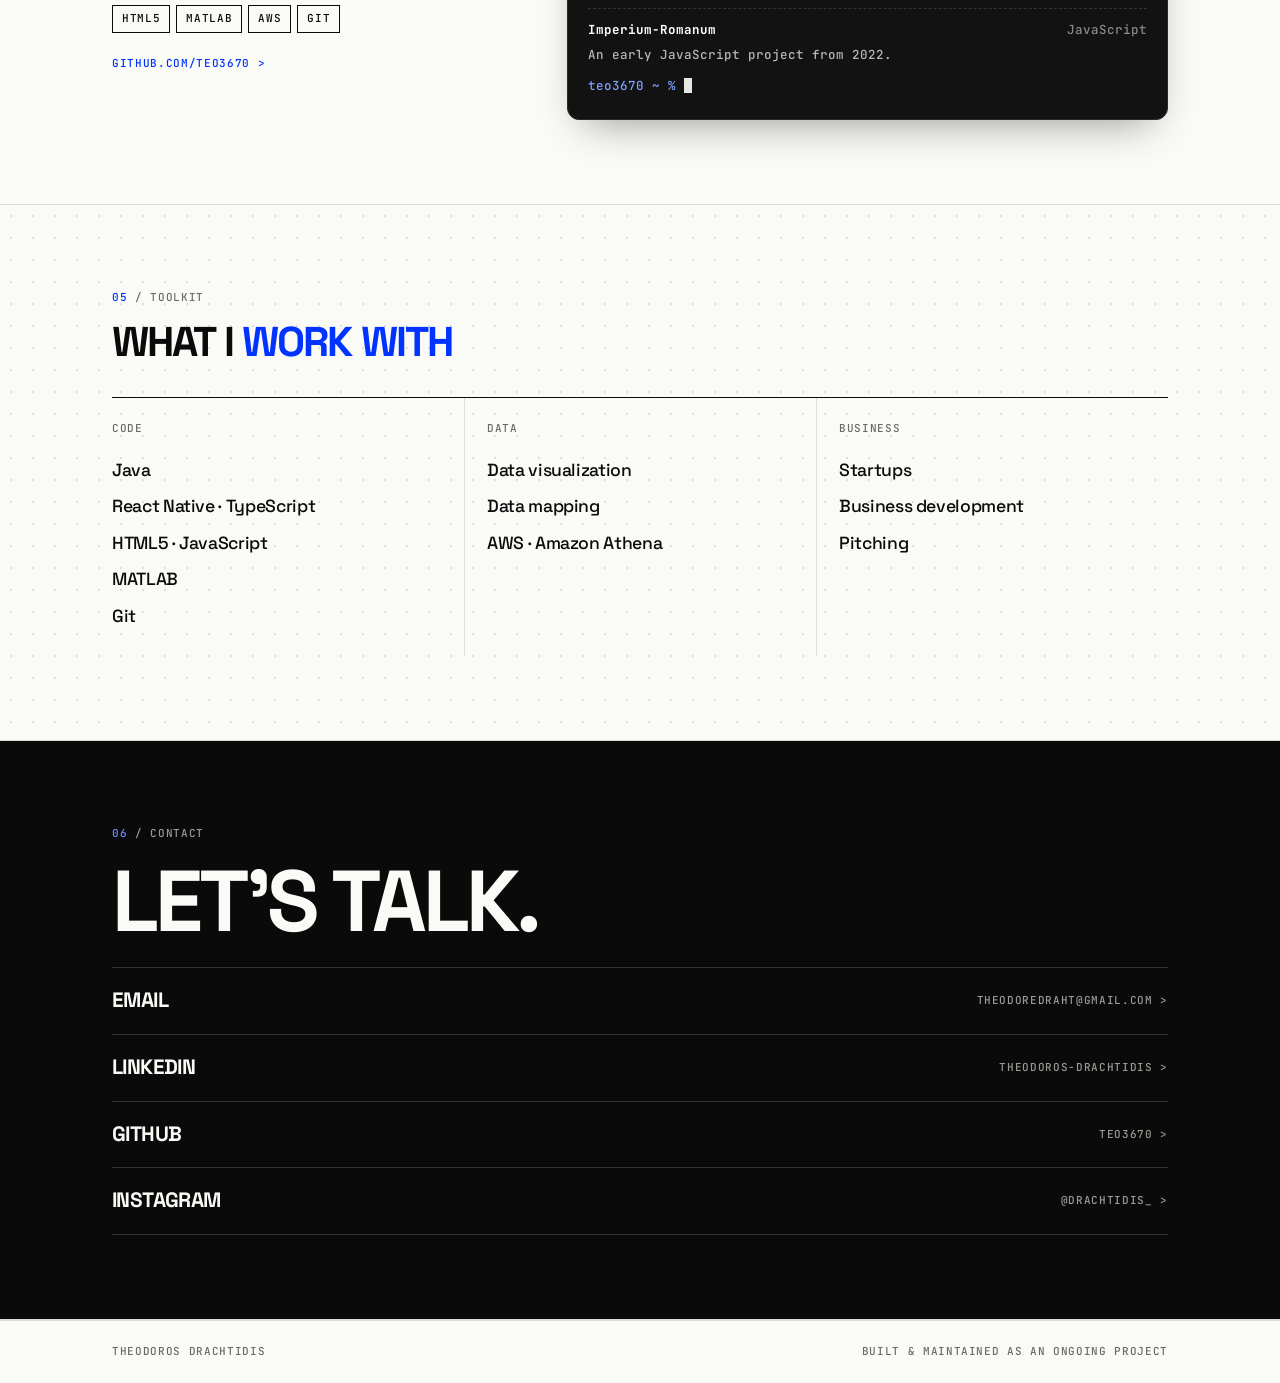
==== commit 0cc5c646: "Make the new design the homepage (index-fosscomm.html -> index.html) Also stop tracking .DS_Store.  " ====
--- a/index.html
+++ b/index.html
@@ -4,355 +4,774 @@
 <meta charset="UTF-8">
 <meta name="viewport" content="width=device-width, initial-scale=1.0">
 <title>Theodoros Drachtidis</title>
-<meta name="description" content="Theodoros Drachtidis — Management Science &amp; Technology student at AUEB, working at the point where data, design, and business meet.">
-<link rel="icon" type="image/svg+xml" href="assets/favicon.svg">
+<meta name="theme-color" content="#0033FF">
+<link rel="icon" type="image/svg+xml" href="assets/td-favicon.svg">
+<link rel="icon" type="image/png" sizes="32x32" href="assets/td-favicon-32.png">
+<link rel="apple-touch-icon" href="assets/td-apple-touch-icon.png">
 <link rel="preconnect" href="https://fonts.googleapis.com">
 <link rel="preconnect" href="https://fonts.gstatic.com" crossorigin>
-<link href="https://fonts.googleapis.com/css2?family=JetBrains+Mono:ital,wght@0,100..800;1,100..800&display=swap" rel="stylesheet">
+<link href="https://fonts.googleapis.com/css2?family=Space+Grotesk:wght@400;500;700&family=Geist:wght@400;500;600&family=JetBrains+Mono:wght@400;500;700&display=swap" rel="stylesheet">
 <style>
+  /* Inspired by FOSSCOMM 2026: paper + ink + one electric blue.
+     Want it fully monochrome again? Set --accent to #0A0A0A. */
   :root{
-    color-scheme:light;
-    --paper:#faf9f9;
-    --paper-raised:#f1eef4;
-    --ink:#201c24;
-    --ink-soft:#6e6779;
-    --edge:rgba(32,28,36,0.14);
-    --accent:#7a2e2e;
-    --accent-soft:#a24848;
-    --accent-wash:rgba(122,46,46,0.08);
-    --focus-ring:#7a2e2e;
-  }
-  html.dark{
-    color-scheme:dark;
-    --paper:#16141a;
-    --paper-raised:#1e1b24;
-    --ink:#e9e6ed;
-    --ink-soft:#9c96a6;
-    --edge:rgba(233,230,237,0.14);
-    --accent:#e0a6a6;
-    --accent-soft:#c27a7a;
-    --accent-wash:rgba(224,166,166,0.1);
-    --focus-ring:#e0a6a6;
-  }
-  *, *::before, *::after{box-sizing:border-box;}
-  html, body, h1, h2, h3, p, ul, dl, dd{margin:0; padding:0;}
-  ul{list-style:none;}
-  img, svg{display:block; max-width:100%;}
-  a{color:inherit; text-decoration:none;}
-  button{font:inherit; color:inherit; background:none; border:0; padding:0; cursor:pointer;}
-
-  @media (prefers-reduced-motion:no-preference){
-    html{scroll-behavior:smooth;}
-  }
-
-  html{background:var(--paper);}
+    --paper:#FAFAF7;
+    --paper-2:#F1F1EC;
+    --ink:#0A0A0A;
+    --muted:#6B6B66;
+    --line:#DDDDDA;
+    --accent:#0033FF;
+    --on-accent:#FFFFFF;
+    --display:'Space Grotesk', system-ui, sans-serif;
+    --body:'Geist', 'Inter', system-ui, sans-serif;
+    --mono:'JetBrains Mono', ui-monospace, Menlo, monospace;
+  }
+  *{box-sizing:border-box; margin:0; padding:0;}
+  html{scroll-behavior:smooth;}
   body{
     background:var(--paper);
     color:var(--ink);
-    font-family:'JetBrains Mono', ui-monospace, SFMono-Regular, Menlo, Consolas, monospace;
-    font-size:0.9375rem;
-    line-height:1.7;
-    -webkit-font-smoothing:antialiased;
-    min-height:100dvh;
-    transition:background-color 0.2s, color 0.2s;
-  }
-  ::selection{background:var(--ink); color:var(--paper);}
-
-  h1, h2, h3{font-weight:600; text-wrap:balance;}
-  p{text-wrap:pretty; max-width:62ch;}
-  a{text-decoration-line:underline; text-decoration-color:var(--edge); text-underline-offset:0.2em;}
-  a:hover{text-decoration-color:var(--accent); color:var(--accent);}
-  :focus-visible{outline:2px solid var(--focus-ring); outline-offset:3px; border-radius:2px;}
-
-  .skip-link{position:fixed; top:1rem; left:1rem; z-index:100; background:var(--paper); border:1px solid var(--ink); padding:0.5rem 1rem; transform:translateY(-200%);}
-  .skip-link:focus{transform:translateY(0);}
-
-  .page{width:min(100% - 3rem, 44rem); margin-inline:auto; padding-block:3.5rem 2.5rem;}
-  @media (max-width:600px){.page{width:min(100% - 2.5rem, 44rem); padding-block-start:2.25rem;}}
-
-  /* ---------- Header ---------- */
-  .site-header{margin-block-end:3.25rem;}
-  .header-top{display:flex; justify-content:space-between; align-items:flex-start; gap:1.5rem;}
-  h1{font-size:clamp(1.2rem, 3.2vw, 1.5rem); letter-spacing:-0.02em;}
-  h1 em{font-style:italic; color:var(--accent);}
-  .theme-toggle{flex-shrink:0; display:inline-flex; align-items:center; justify-content:center; width:2rem; height:2rem; color:var(--ink-soft); border-radius:4px;}
-  .theme-toggle:hover{color:var(--ink);}
-  .theme-toggle .icon{width:1.1rem; height:1.1rem;}
-  .theme-toggle .icon-moon{display:none;}
-  html.dark .theme-toggle .icon-sun{display:none;}
-  html.dark .theme-toggle .icon-moon{display:block;}
-  .tagline{margin-block-start:0.75rem; max-width:56ch; color:var(--ink);}
-  .location{color:var(--ink-soft); margin-block-start:0.4rem; font-size:0.85rem;}
-  .site-nav{margin-block-start:1.5rem; display:flex; flex-wrap:wrap; gap:0.4rem 1.4rem; font-size:0.8125rem; color:var(--ink-soft);}
-  .site-nav a{text-decoration-line:underline; padding-block:0.25rem;}
+    font-family:var(--body);
+    font-size:15.5px;
+    font-weight:500;
+    line-height:1.62;
+    overflow-x:hidden;
+  }
+  ::selection{background:var(--accent); color:var(--on-accent);}
+  a{color:inherit;}
+  button{font:inherit;}
+
+  .mono, .label{
+    font-family:var(--mono);
+    font-size:11px;
+    font-weight:500;
+    letter-spacing:0.06em;
+    text-transform:uppercase;
+  }
+  .wrap{max-width:1120px; margin:0 auto; padding:0 32px;}
+  @media (max-width:700px){.wrap{padding:0 16px;}}
+
+  .dots{
+    background-image:radial-gradient(var(--line) 1.4px, transparent 1.4px);
+    background-size:22px 22px;
+  }
+
+  /* ---------- Top bar ---------- */
+  .topbar{
+    position:sticky; top:0; z-index:50;
+    background:var(--accent); color:var(--on-accent);
+    border-bottom:1px solid rgba(255,255,255,0.25);
+  }
+  .topbar .wrap{display:flex; justify-content:space-between; align-items:center; height:34px; gap:16px;}
+  .topbar a{text-decoration:none;}
+  .topbar-right{display:flex; gap:16px;}
+  .topbar-right a:hover{text-decoration:underline;}
+  @media (max-width:560px){.topbar-right{display:none;}}
+
+  /* ---------- Hero ---------- */
+  .hero{
+    background:var(--accent);
+    color:var(--on-accent);
+    padding:72px 0 56px;
+  }
+  .hero h1{
+    font-family:var(--display);
+    font-weight:700;
+    font-size:clamp(3.4rem, 13vw, 9.4rem);
+    line-height:0.86;
+    letter-spacing:-0.05em;
+    text-transform:uppercase;
+  }
+  .hero h1 .outline{
+    color:transparent;
+    -webkit-text-stroke:2px var(--on-accent);
+  }
+  .hero-meta{
+    margin-top:40px;
+    display:grid;
+    grid-template-columns:repeat(3, minmax(0,1fr));
+    border-top:1px solid rgba(255,255,255,0.35);
+  }
+  .hero-meta div{padding:16px 16px 0 0;}
+  .hero-meta .k{opacity:0.7; display:block; margin-bottom:4px;}
+  .hero-meta .v{font-family:var(--display); font-size:1.25rem; font-weight:500; letter-spacing:-0.02em;}
+  @media (max-width:700px){.hero-meta{grid-template-columns:1fr;} .hero-meta div{padding:12px 0 0;}}
+
+  .hero-cta{
+    padding:36px 0 40px;
+    border-bottom:1px solid var(--line);
+  }
+  .hero-cta .wrap{display:flex; justify-content:space-between; gap:32px; flex-wrap:wrap; align-items:flex-end;}
+  .cta-list{list-style:none;}
+  .cta-list a{
+    font-family:var(--display);
+    font-weight:700;
+    font-size:1.55rem;
+    letter-spacing:-0.03em;
+    text-transform:uppercase;
+    text-decoration:none;
+    line-height:1.25;
+  }
+  .cta-list a::after{content:" >"; color:var(--accent);}
+  .cta-list a:hover{color:var(--accent);}
+  .hero-intro{max-width:44ch; color:var(--muted);}
+
+  /* ---------- Finder-style window ---------- */
+  .finder-wrap{padding:8px 0 64px;}
+  .finder{
+    max-width:880px; margin:0 auto;
+    background:#FFFFFF;
+    border:1.5px solid #8E8E89;
+    border-radius:14px;
+    overflow:hidden;
+    box-shadow:0 1px 0 rgba(0,0,0,0.04), 0 18px 40px -18px rgba(10,10,10,0.28);
+  }
+  .finder-bar{
+    position:relative;
+    display:flex; align-items:center; justify-content:center;
+    height:48px; padding:0 16px;
+    background:#EDEDEA;
+    border-bottom:1px solid #CFCFCA;
+  }
+  .lights{position:absolute; left:16px; top:50%; transform:translateY(-50%); display:flex; gap:8px;}
+  .lights i{width:13px; height:13px; border-radius:50%; display:block; border:1px solid rgba(0,0,0,0.12);}
+  .lights i:nth-child(1){background:#FF5F57;}
+  .lights i:nth-child(2){background:#FEBC2E;}
+  .lights i:nth-child(3){background:#28C840;}
+  .finder-path{display:flex; align-items:center; gap:8px; font-family:var(--mono); font-size:13px; color:#3A3A37;}
+  .finder-path svg{width:18px; height:18px;}
+  @media (max-width:560px){.finder-path{font-size:11px; margin-left:64px;}}
+
+  .finder-head, .finder-row{
+    display:grid;
+    grid-template-columns:minmax(0,1.35fr) minmax(0,1.25fr) 150px;
+    gap:16px; align-items:center;
+    padding:0 20px;
+  }
+  .finder-head{
+    height:38px; color:#8A8A85;
+    font-family:var(--body); font-size:13px;
+  }
+  .finder-head span:last-child, .finder-row .date{text-align:right;}
+  .finder-list{list-style:none; padding:0 8px 10px;}
+  .finder-row{
+    min-height:38px; padding:6px 12px; border-radius:7px;
+    text-decoration:none; color:var(--ink);
+  }
+  .finder-list li:nth-child(odd) .finder-row{background:#F6F6F3;}
+  .finder-row .name{display:flex; align-items:center; gap:10px; font-family:var(--mono); font-size:13px; min-width:0;}
+  .finder-row .name span{overflow:hidden; text-overflow:ellipsis; white-space:nowrap;}
+  .finder-row .name svg{flex:0 0 20px; width:20px; height:20px;}
+  .finder-row .kind{font-size:13.5px; color:var(--muted); overflow:hidden; text-overflow:ellipsis; white-space:nowrap;}
+  .finder-row .date{font-family:var(--body); font-size:13.5px; font-weight:600; white-space:nowrap;}
+  a.finder-row:hover, button.finder-row:hover{background:#E4E9FF;}
+  .finder-row.selected, .finder-row.selected:hover{background:var(--accent); color:var(--on-accent);}
+  .finder-row.selected .kind{color:rgba(255,255,255,0.8);}
+  button.finder-row{width:100%; border:none; text-align:left; cursor:pointer; font:inherit; background:transparent;}
+  .finder-list li .finder-row.selected, .finder-list li:nth-child(n) .finder-row.selected:hover, .finder-list li:nth-child(n) .finder-row.selected{background:var(--accent); color:var(--on-accent);}
+  .finder-foot{
+    border-top:1px solid #E2E2DE; padding:9px 20px;
+    font-family:var(--body); font-size:12.5px; color:#8A8A85; text-align:center;
+  }
+  @media (max-width:640px){
+    .finder-head{grid-template-columns:minmax(0,1fr) auto;}
+    .finder-head span:nth-child(2){display:none;}
+    .finder-row{grid-template-columns:minmax(0,1fr) auto; row-gap:2px;}
+    .finder-row .kind{grid-column:1 / -1; grid-row:2; padding-left:28px; white-space:normal;}
+  }
+
+
+  /* ---------- GitHub terminal window ---------- */
+  .gh-grid{display:grid; grid-template-columns:minmax(0,1fr) minmax(0,1.45fr); gap:40px; align-items:start;}
+  @media (max-width:860px){.gh-grid{grid-template-columns:1fr;}}
+  .gh-stats{border-top:1px solid var(--ink);}
+  .gh-stat{display:flex; justify-content:space-between; align-items:baseline; padding:14px 0; border-bottom:1px solid var(--line);}
+  .gh-stat .v{font-family:var(--display); font-weight:700; font-size:2rem; letter-spacing:-0.04em;}
+  .gh-stat .v sup{color:var(--accent); font-size:0.6em; margin-left:2px;}
+  .gh-stat .k{color:var(--muted);}
+  .gh-tools{margin-top:22px; display:flex; flex-wrap:wrap; gap:6px;}
+  .gh-tools span{border:1px solid var(--ink); padding:4px 9px;}
+  .gh-cta{display:inline-block; margin-top:22px; color:var(--accent); text-decoration:none;}
+  .gh-cta::after{content:" >";}
+  .gh-cta:hover{text-decoration:underline;}
+
+  .term{background:#121212; color:#E8E8E3; border-radius:12px; overflow:hidden; border:1.5px solid #2A2A2A; box-shadow:0 18px 40px -18px rgba(10,10,10,0.45);}
+  .term .finder-bar{background:#262626; border-bottom:1px solid #333;}
+  .term .finder-path{color:#B8B8B2;}
+  .term-body{padding:18px 20px 22px; font-family:var(--mono); font-size:12.5px; line-height:1.7; overflow-x:auto;}
+  .term-body .pr{color:#7DA2FF;}
+  .term-body .dim{color:#8A8A85;}
+  .repo{display:grid; grid-template-columns:minmax(0,1fr) auto; gap:4px 16px; padding:10px 0; border-bottom:1px dashed #333; text-decoration:none; color:inherit;}
+  .repo:last-of-type{border-bottom:none;}
+  .repo b{font-weight:700; color:#FFFFFF;}
+  .repo:hover b{color:#7DA2FF;}
+  .repo .lang{color:#8A8A85; text-align:right; white-space:nowrap;}
+  .repo .desc{grid-column:1 / -1; color:#B8B8B2;}
+  .repo .badge{color:#121212; background:#7DA2FF; padding:0 6px; margin-left:6px; font-size:10.5px;}
+  .cursor{display:inline-block; width:8px; height:15px; background:#E8E8E3; vertical-align:-3px; animation:blink 1.1s steps(1) infinite;}
+  @keyframes blink{50%{opacity:0;}}
+  @media (prefers-reduced-motion: reduce){.cursor{animation:none;}}
+
+
+  /* ---------- BALab ---------- */
+  .lab-grid{display:grid; grid-template-columns:minmax(0,1.1fr) minmax(0,1fr); gap:56px; align-items:start;}
+  @media (max-width:860px){.lab-grid{grid-template-columns:1fr; gap:40px;}}
+  .lab-grid p{color:var(--muted); margin-bottom:16px;}
+  .lab-grid p strong{color:var(--ink); font-weight:600;}
+  .lab-sub{margin:30px 0 12px; color:var(--muted);}
+  .areas{list-style:none; border-top:1px solid var(--ink); counter-reset:a;}
+  .areas li{
+    display:grid; grid-template-columns:40px 1fr; gap:12px;
+    padding:13px 0; border-bottom:1px solid var(--line);
+    font-family:var(--display); font-weight:500; font-size:1.05rem; letter-spacing:-0.015em; line-height:1.3;
+  }
+  .areas li::before{counter-increment:a; content:counter(a, decimal-leading-zero) "."; font-family:var(--mono); font-size:11px; color:var(--muted); padding-top:4px;}
+  .venues{display:flex; flex-wrap:wrap; gap:6px; margin-top:8px;}
+  .venues span{border:1px solid var(--ink); padding:4px 9px;}
+  .role{
+    margin-top:34px; border:1px solid var(--ink); background:#FFFFFF;
+  }
+  .role-head{display:flex; justify-content:space-between; gap:12px; background:var(--accent); color:var(--on-accent); padding:9px 14px;}
+  .role-body{padding:20px 20px 22px;}
+  .role-body h3{font-family:var(--display); font-weight:700; font-size:1.45rem; letter-spacing:-0.035em; text-transform:uppercase; line-height:1.05; margin-bottom:10px;}
+  .role-body p{color:var(--muted); margin-bottom:12px;}
+  .role-qs{list-style:none; margin:14px 0 16px; border-top:1px solid var(--line);}
+  .role-qs li{display:grid; grid-template-columns:120px 1fr; gap:12px; padding:9px 0; border-bottom:1px solid var(--line);}
+  .role-qs li span:first-child{color:var(--accent);}
+  @media (max-width:560px){.role-qs li{grid-template-columns:1fr; gap:2px;}}
+  .lab-foot{
+    display:flex; align-items:center; gap:12px; flex-wrap:wrap;
+    margin-top:48px; padding:14px 0 0; border-top:1px solid var(--ink);
+    text-decoration:none; color:var(--ink);
+  }
+  .lab-foot img{width:20px; height:20px; image-rendering:auto;}
+  .lab-foot-name{font-family:var(--display); font-weight:700; font-size:1.05rem; letter-spacing:-0.02em; text-transform:uppercase;}
+  .lab-foot-meta{color:var(--muted);}
+  .lab-foot-url{margin-left:auto; color:var(--accent);}
+  .lab-foot:hover .lab-foot-url{text-decoration:underline;}
+  @media (max-width:640px){.lab-foot-url{margin-left:0; width:100%;}}
+  .lab-link{display:inline-block; margin-top:20px; color:var(--accent); text-decoration:none;}
+  .lab-link::after{content:" >";}
+  .lab-link:hover{text-decoration:underline;}
+
+
+  /* ---------- Logos ---------- */
+  .logo-ic{width:20px; height:20px; flex:0 0 20px; object-fit:cover; border-radius:5px; background:#fff;}
+  .logo-ic.logo-flat{background:transparent; border-radius:0; object-fit:contain; mix-blend-mode:multiply;}
+  .finder-row.selected .logo-ic{box-shadow:0 0 0 1px rgba(255,255,255,0.6);}
+  .app-head{display:flex; align-items:center; gap:16px; margin-bottom:10px;}
+  .app-icon{width:76px; height:76px; border-radius:18px; flex:0 0 76px; box-shadow:0 0 0 1px var(--line), 0 6px 16px -8px rgba(0,0,0,0.35);}
+  .app-head h3{margin-bottom:2px;}
+  .app-head .dev{color:var(--muted);}
+  #financesim > .idx, #financesim > .tag{align-self:start; padding-top:24px;}
+  @media (max-width:700px){#financesim > .tag{padding-top:0;}}
+  .shots{display:flex; gap:10px; margin-top:18px; overflow-x:auto; padding-bottom:6px;}
+  .shots img{height:220px; width:auto; border-radius:10px; border:1px solid var(--line); flex:0 0 auto; background:#111;}
+  @media (max-width:700px){.shots img{height:180px;}}
+  .play-btn{
+    display:inline-flex; align-items:center; gap:14px; margin-top:20px;
+    padding:10px 18px 10px 10px;
+    background:#FFFFFF; color:var(--ink); text-decoration:none;
+    border:1px solid var(--ink); border-radius:14px;
+    transition:border-color .15s ease, box-shadow .15s ease, transform .15s ease;
+  }
+  .play-btn:hover{border-color:var(--accent); box-shadow:0 8px 20px -12px rgba(0,51,255,.55); transform:translateY(-1px);}
+  .play-btn img{width:40px; height:40px; border-radius:10px; flex:0 0 40px;}
+  .play-btn .txt{display:flex; flex-direction:column; line-height:1.15;}
+  .play-btn .small{font-family:var(--mono); font-size:10px; letter-spacing:.08em; text-transform:uppercase; color:var(--muted);}
+  .play-btn .big{font-family:var(--display); font-weight:700; font-size:1.1rem; letter-spacing:-.02em;}
+  .play-btn .gp{width:20px; height:20px; margin-left:6px; flex:0 0 20px;}
+  .play-btn .arr{font-family:var(--mono); color:var(--accent); margin-left:2px;}
+  .lab-logo{display:block; background:#fff; border:1px solid var(--line); padding:14px 18px; margin-bottom:26px; width:fit-content;}
+  .lab-logo img{display:block; height:58px; width:auto;}
+  .doc-window{margin-top:34px; max-width:none;}
+  .doc-window .finder-path img{width:16px; height:16px; border-radius:3px;}
+  .doc-meta{display:flex; justify-content:space-between; gap:12px; padding:10px 22px; border-bottom:1px solid #E2E2DE; color:#8A8A85; font-size:11px;}
+  .doc-window .role-body{padding:22px 22px 24px;}
+
+  /* ---------- Section nav ---------- */
+  .secnav{
+    border-bottom:1px solid var(--line);
+    background:var(--paper);
+    overflow-x:auto;
+    white-space:nowrap;
+  }
+  .secnav .wrap{display:flex; gap:22px; height:44px; align-items:center;}
+  .secnav a{text-decoration:none; color:var(--muted);}
+  .secnav a .n{color:var(--accent);}
+  .secnav a:hover{color:var(--ink);}
 
   /* ---------- Sections ---------- */
-  .section + .section{margin-block-start:3rem;}
-  .section h2{font-size:0.95rem; padding-block-end:0.65rem; margin-block-end:1.4rem; border-block-end:1px solid var(--edge);}
-  .about-text{color:var(--ink-soft); max-width:60ch;}
-  .about-text + .about-text{margin-block-start:0.9rem;}
-
-  .entry-list{display:grid; gap:1.75rem;}
-  .entry-head{display:flex; flex-wrap:wrap; align-items:baseline; justify-content:space-between; gap:0.25rem 1rem;}
-  .entry h3{font-size:0.9375rem;}
-  .entry-period, .entry-meta{color:var(--ink-soft); font-size:0.8125rem; white-space:nowrap;}
-  .entry-meta{margin-block-start:0.15rem;}
-  .entry-body{color:var(--ink-soft); margin-block-start:0.55rem;}
-  .entry-body + .entry-body{margin-block-start:0.75rem;}
-  .entry-tags{display:flex; flex-wrap:wrap; gap:0.4rem; margin-block-start:0.75rem;}
-  .entry-tags li{font-size:0.6875rem; color:var(--accent); background:var(--accent-wash); border:1px solid var(--edge); padding:0.15rem 0.55rem; border-radius:3px;}
-  .entry-hint{display:inline-block; margin-block-start:0.75rem; font-size:0.8125rem; text-decoration-line:underline;}
-  .entry-clickable{cursor:pointer;}
-
-  .subsection-title{margin-block:2.1rem 0.9rem; font-size:0.85rem; color:var(--ink-soft);}
-
-  /* ---------- About facts ---------- */
-  .fact-list{display:grid; gap:0.7rem; margin-block-start:1.5rem;}
-  .fact-row{display:grid; grid-template-columns:9rem 1fr; gap:0.5rem 1rem;}
-  .fact-row dt{color:var(--ink-soft); font-size:0.8125rem;}
-  .fact-row dd{margin:0;}
-  @media (max-width:500px){.fact-row{grid-template-columns:1fr; gap:0.15rem;}}
-
-  /* ---------- Skills ---------- */
-  .skills-list{display:grid; gap:0.85rem;}
-  .skills-row{display:grid; grid-template-columns:9rem 1fr; gap:0.5rem 1rem;}
-  .skills-row dt{color:var(--ink-soft); font-size:0.8125rem;}
-  .skills-row dd{margin:0;}
-  @media (max-width:500px){.skills-row{grid-template-columns:1fr; gap:0.15rem;}}
-
-  /* ---------- Journal ---------- */
-  .journal-list{display:grid; gap:1.5rem;}
-  .journal-item{display:flex; flex-wrap:wrap; justify-content:space-between; align-items:baseline; gap:0.25rem 1rem; cursor:pointer;}
-  .journal-item:hover .journal-title{color:var(--accent); text-decoration-color:var(--accent);}
-  .journal-main{flex:1; min-width:0;}
-  .journal-title{font-weight:600; text-decoration-line:underline; text-decoration-color:var(--edge);}
-  .journal-excerpt{color:var(--ink-soft); margin-block-start:0.35rem; font-size:0.875rem;}
-  .journal-date{color:var(--ink-soft); font-size:0.8125rem; white-space:nowrap;}
-  .journal-empty{color:var(--ink-soft); font-size:0.875rem;}
-
-  /* ---------- Contact ---------- */
-  .contact-intro{color:var(--ink-soft); margin-block-end:1.5rem;}
-  .contact-email-row{display:flex; align-items:center; gap:0.6rem;}
-  .contact-email a{text-decoration-line:underline; overflow-wrap:anywhere;}
-  .copy-email-button{position:relative; width:2rem; height:2rem; display:grid; place-items:center; color:var(--ink-soft); border-radius:4px; flex-shrink:0;}
-  .copy-email-button:hover{color:var(--ink);}
-  .copy-email-button .icon{width:1rem; height:1rem; grid-area:1/1; transition:opacity 0.15s, scale 0.15s;}
-  .copy-email-button .icon-check{opacity:0; scale:0.7;}
-  .copy-email-button[data-copied="true"] .icon-copy{opacity:0; scale:0.7;}
-  .copy-email-button[data-copied="true"] .icon-check{opacity:1; scale:1; color:var(--accent);}
-  .copy-status{margin-block-start:0.5rem; font-size:0.78rem; color:var(--accent-soft); min-height:1.2em;}
-  .contact-links{margin-block-start:1.5rem; display:flex; flex-wrap:wrap; gap:0.4rem 1.4rem; font-size:0.8125rem;}
-  .contact-links a, .project-links a{text-decoration-line:underline; padding-block:0.2rem; display:inline-block;}
-  .ext-icon{margin-inline-start:0.15rem;}
-
-  /* ---------- Overlays (post reader / gallery) ---------- */
-  .overlay{position:fixed; inset:0; background:rgba(10,9,12,0.72); display:none; align-items:flex-start; justify-content:center; padding:4.5rem 1.5rem; overflow-y:auto; z-index:100;}
-  .overlay.open{display:flex;}
-  .overlay-panel{background:var(--paper-raised); border:1px solid var(--edge); border-radius:6px; max-width:38rem; width:100%;}
-  .overlay-top{display:flex; align-items:center; justify-content:space-between; padding:0.9rem 1.2rem; border-bottom:1px solid var(--edge); font-size:0.75rem; color:var(--ink-soft); letter-spacing:0.03em;}
-  .overlay-close{width:1.9rem; height:1.9rem; display:grid; place-items:center; border:1px solid var(--edge); border-radius:50%; color:var(--ink-soft); font-size:1rem;}
-  .overlay-close:hover{border-color:var(--accent); color:var(--accent);}
-  .overlay-body{padding:1.7rem 1.8rem 2rem;}
-  @media (max-width:600px){.overlay-body{padding:1.3rem;}}
-  .overlay-body h3{font-size:1.25rem; margin-block-end:0.4rem;}
-  .overlay-date{display:block; color:var(--ink-soft); font-size:0.8125rem; margin-block-end:1.3rem;}
-  .overlay-body p{margin-block-end:0.9rem; max-width:60ch; color:var(--ink-soft);}
-  .overlay-comments{margin-block-start:0.5rem; padding-block-start:1.5rem; border-top:1px solid var(--edge);}
-  .overlay-comments .overlay-label{display:block; margin-block-end:1rem; font-size:0.75rem; color:var(--ink-soft); letter-spacing:0.03em;}
-  .giscus-mount{min-height:3.5rem;}
-
-  .lightbox-imgwrap{background:var(--paper); display:flex; align-items:center; justify-content:center; padding:1rem;}
-  .lightbox-imgwrap img{max-width:100%; max-height:52vh; object-fit:contain; border-radius:2px;}
-  .lightbox-caption{padding:0 1.2rem 1rem; font-size:0.85rem; color:var(--ink-soft);}
-  .lightbox-nav{display:flex; align-items:center; justify-content:space-between; padding:0 1.2rem 1.2rem;}
-  .lightbox-arrow{border:1px solid var(--edge); border-radius:4px; padding:0.4rem 0.85rem; font-size:0.78rem; color:var(--ink);}
-  .lightbox-arrow:hover{border-color:var(--accent); color:var(--accent);}
-  .lightbox-count{font-size:0.78rem; color:var(--ink-soft);}
-
-  /* ---------- Footer ---------- */
-  .site-footer{margin-block-start:3.5rem; padding-block-start:1.25rem; border-block-start:1px solid var(--edge); display:flex; flex-wrap:wrap; justify-content:space-between; gap:0.75rem; color:var(--ink-soft); font-size:0.75rem;}
-  .site-footer a{text-decoration-line:underline;}
-
-  @media (prefers-reduced-motion:no-preference){
-    .site-header, .section{animation:rise 0.6s ease both;}
-    .site-header{animation-delay:0s;}
-    .section:nth-of-type(1){animation-delay:0.06s;}
-    .section:nth-of-type(2){animation-delay:0.1s;}
-    .section:nth-of-type(3){animation-delay:0.14s;}
-    .section:nth-of-type(4){animation-delay:0.18s;}
-    .section:nth-of-type(5){animation-delay:0.22s;}
-    @keyframes rise{
-      0%{opacity:0; transform:translateY(6px);}
-      100%{opacity:1; transform:translateY(0);}
-    }
-  }
-  @media (prefers-reduced-motion:reduce){
-    *{animation:none !important; transition:none !important;}
-  }
+  section.block{padding:84px 0; border-bottom:1px solid var(--line); scroll-margin-top:34px;}
+  .row{scroll-margin-top:60px;}
+  .sec-label{color:var(--muted); margin-bottom:14px; display:block;}
+  .sec-label .n{color:var(--accent);}
+  h2.heading{
+    font-family:var(--display);
+    font-weight:700;
+    font-size:clamp(1.9rem, 4.2vw, 2.6rem);
+    line-height:1.02;
+    letter-spacing:-0.045em;
+    text-transform:uppercase;
+    margin-bottom:34px;
+  }
+  h2.heading .hl{color:var(--accent);}
+  p{max-width:62ch;}
+  .muted{color:var(--muted);}
+
+  /* About */
+  .about-grid{display:grid; grid-template-columns:1.25fr 1fr; gap:56px; align-items:start;}
+  @media (max-width:760px){.about-grid{grid-template-columns:1fr; gap:36px;}}
+  .about-grid p{color:var(--muted); margin-bottom:16px;}
+  .about-grid p strong{color:var(--ink); font-weight:600;}
+  .facts{border-top:1px solid var(--ink);}
+  .fact{
+    display:flex; justify-content:space-between; gap:16px;
+    padding:12px 0; border-bottom:1px solid var(--line);
+  }
+  .fact .k{color:var(--muted);}
+  .fact .v{font-weight:600; text-align:right;}
+
+  /* Work: numbered list rows */
+  .rows{list-style:none; border-top:1px solid var(--ink);}
+  .row{
+    display:grid;
+    grid-template-columns:56px 1fr 180px;
+    gap:20px;
+    padding:26px 0;
+    border-bottom:1px solid var(--line);
+    align-items:baseline;
+  }
+  .row .idx{color:var(--muted);}
+  .row h3{
+    font-family:var(--display);
+    font-weight:700;
+    font-size:1.6rem;
+    letter-spacing:-0.035em;
+    text-transform:uppercase;
+    line-height:1.05;
+    margin-bottom:8px;
+  }
+  .row p{color:var(--muted);}
+  .row .tag{text-align:right; color:var(--muted);}
+  .row-click{cursor:pointer;}
+  .row-click:hover h3{color:var(--accent);}
+  .row .more{display:inline-block; margin-top:12px; color:var(--accent); text-decoration:none;}
+  .row .more::after{content:" >";}
+  .row a.more:hover{text-decoration:underline;}
+  .row > div{min-width:0;}
+  .row h3{overflow-wrap:anywhere;}
+  @media (max-width:700px){
+    .row h3{font-size:1.3rem;}
+    .contact-links a .label{display:none;}
+    .row{grid-template-columns:36px 1fr;}
+    .row .tag{grid-column:2; text-align:left;}
+  }
+
+  /* Journal */
+  .journal-list{border-top:1px solid var(--ink);}
+  .journal-item{
+    display:grid; grid-template-columns:1fr auto; gap:20px;
+    padding:22px 0; border-bottom:1px solid var(--line);
+    cursor:pointer; align-items:baseline;
+  }
+  .journal-title{
+    font-family:var(--display); font-weight:700; font-size:1.35rem;
+    letter-spacing:-0.03em; text-transform:uppercase;
+  }
+  .journal-item:hover .journal-title{color:var(--accent);}
+  .journal-title::after{content:" >"; color:var(--accent);}
+  .journal-excerpt{color:var(--muted); margin-top:6px;}
+  .journal-date{
+    font-family:var(--mono); font-size:11px; letter-spacing:0.06em;
+    text-transform:uppercase; color:var(--muted); white-space:nowrap;
+  }
+  .journal-empty{color:var(--muted); padding:20px 0;}
+
+  /* Toolkit */
+  .tool-grid{display:grid; grid-template-columns:repeat(3, minmax(0,1fr)); border-top:1px solid var(--ink);}
+  @media (max-width:760px){.tool-grid{grid-template-columns:1fr;}}
+  .tool-col{padding:22px 22px 22px 0;}
+  .tool-col + .tool-col{border-left:1px solid var(--line); padding-left:22px;}
+  @media (max-width:760px){.tool-col + .tool-col{border-left:none; border-top:1px solid var(--line); padding-left:0;}}
+  .tool-col h4{margin-bottom:14px; color:var(--muted);}
+  .tool-col ul{list-style:none;}
+  .tool-col li{
+    font-family:var(--display); font-weight:500; font-size:1.1rem;
+    letter-spacing:-0.02em; padding:4px 0;
+  }
+
+  /* Contact */
+  .contact{background:var(--ink); color:var(--paper); border-bottom:none;}
+  .contact .sec-label{color:#9A9A94;}
+  .contact h2.heading{font-size:clamp(2.6rem, 8vw, 5.4rem); margin-bottom:22px;}
+  .contact p{color:#B5B5AF; margin-bottom:30px;}
+  .contact-links{list-style:none; border-top:1px solid #333;}
+  .contact-links a{
+    display:flex; justify-content:space-between; align-items:center;
+    padding:16px 0; border-bottom:1px solid #333;
+    text-decoration:none;
+    font-family:var(--display); font-weight:700; font-size:1.3rem;
+    letter-spacing:-0.03em; text-transform:uppercase;
+  }
+  .contact-links a .label{color:#9A9A94;}
+  .contact-links a:hover{color:#6E8BFF;}
+  .contact-links a:hover .label{color:#6E8BFF;}
+
+  footer{padding:22px 0; border-top:1px solid var(--line);}
+  footer .wrap{display:flex; justify-content:space-between; gap:16px; flex-wrap:wrap; color:var(--muted);}
+
+  /* ---------- Overlays (post + lightbox) ---------- */
+  .post-overlay, .lightbox-overlay{
+    position:fixed; inset:0; z-index:100;
+    background:rgba(10,10,10,0.82);
+    display:none; align-items:flex-start; justify-content:center;
+    padding:56px 16px; overflow-y:auto;
+  }
+  .post-overlay.open, .lightbox-overlay.open{display:flex;}
+  .post-panel, .lightbox-panel{
+    background:var(--paper); width:100%; max-width:720px;
+    border:1px solid var(--ink);
+  }
+  .lightbox-panel{max-width:680px;}
+  .post-top, .lightbox-top{
+    display:flex; justify-content:space-between; align-items:center;
+    padding:0 0 0 16px; height:38px;
+    background:var(--accent); color:var(--on-accent);
+  }
+  .tab{font-family:var(--mono); font-size:11px; letter-spacing:0.06em; text-transform:uppercase;}
+  .tab-dot{display:none;}
+  .post-close, .lightbox-close{
+    width:38px; height:38px; border:none; background:transparent;
+    color:var(--on-accent); cursor:pointer; font-size:18px;
+    border-left:1px solid rgba(255,255,255,0.3);
+  }
+  .post-close:hover, .lightbox-close:hover{background:var(--ink);}
+  .post-body{padding:36px 36px 40px;}
+  @media (max-width:700px){.post-body{padding:24px 18px;}}
+  .post-body h3{
+    font-family:var(--display); font-weight:700; font-size:2.2rem;
+    letter-spacing:-0.045em; text-transform:uppercase; line-height:1;
+    margin-bottom:12px;
+  }
+  .post-date{display:block; font-family:var(--mono); font-size:11px; letter-spacing:0.06em; text-transform:uppercase; color:var(--muted); margin-bottom:26px;}
+  .post-body p{margin-bottom:16px;}
+  .post-comments{margin-top:30px; padding-top:22px; border-top:1px solid var(--ink);}
+  .post-comments .tab{display:block; color:var(--muted); margin-bottom:16px;}
+  .giscus-mount{min-height:60px;}
+
+  .lightbox-imgwrap{padding:16px; background:var(--paper-2); display:flex; justify-content:center;}
+  .lightbox-imgwrap img{max-width:100%; max-height:62vh; object-fit:contain; display:block;}
+  .lightbox-caption{padding:14px 16px 0; color:var(--muted); max-width:none;}
+  .lightbox-nav{display:flex; justify-content:space-between; align-items:center; padding:14px 16px 16px;}
+  .lightbox-arrow{
+    background:none; border:1px solid var(--ink); padding:7px 12px; cursor:pointer;
+    font-family:var(--mono); font-size:11px; letter-spacing:0.06em; text-transform:uppercase; color:var(--ink);
+  }
+  .lightbox-arrow:hover{background:var(--accent); border-color:var(--accent); color:var(--on-accent);}
+  .lightbox-count{font-family:var(--mono); font-size:11px; color:var(--muted);}
+
+  a:focus-visible, button:focus-visible, [tabindex]:focus-visible{outline:2px solid var(--accent); outline-offset:3px;}
+  @media (prefers-reduced-motion: reduce){html{scroll-behavior:auto;}}
 </style>
 </head>
 <body>
 
-<a class="skip-link" href="#main-content">Skip to content</a>
-
-<div class="page" id="top">
-
-  <header class="site-header">
-    <div class="header-top">
-      <h1>Theodoros <em>Drachtidis</em></h1>
-      <button class="theme-toggle" type="button" aria-label="Switch to dark theme" data-theme-toggle>
-        <svg class="icon icon-sun" viewBox="0 0 24 24" fill="none" stroke="currentColor" stroke-width="1.6" aria-hidden="true">
-          <circle cx="12" cy="12" r="4.2"></circle>
-          <path d="M12 2.5v2.4M12 19.1v2.4M4.2 4.2l1.7 1.7M18.1 18.1l1.7 1.7M2.5 12h2.4M19.1 12h2.4M4.2 19.8l1.7-1.7M18.1 5.9l1.7-1.7"></path>
-        </svg>
-        <svg class="icon icon-moon" viewBox="0 0 24 24" fill="none" stroke="currentColor" stroke-width="1.6" aria-hidden="true">
-          <path d="M20 14.5A8.5 8.5 0 1 1 9.5 4a6.8 6.8 0 0 0 10.5 10.5Z"></path>
-        </svg>
-      </button>
-    </div>
-
-    <p class="tagline">B.Sc. Management Science &amp; Technology, AUEB — 2nd year. Working at the point where data, design, and business meet.</p>
-    <p class="location">Athens, Greece.</p>
-
-    <nav aria-label="Primary" class="site-nav">
-      <a href="#about">About</a>
-      <a href="#work">Selected work</a>
-      <a href="#journal">Journal</a>
-      <a href="#toolkit">Toolkit</a>
-      <a href="#contact">Contact</a>
-    </nav>
-  </header>
-
-  <main id="main-content" tabindex="-1">
-
-    <!-- ABOUT -->
-    <section id="about" class="section" aria-labelledby="about-title">
-      <h2 id="about-title">About</h2>
-      <p class="about-text">I study Management Science &amp; Technology at the Athens University of Economics and Business, but most of what I've actually built has happened outside the curriculum: freelance design work, a data-visualization page followed for its clarity, a couple of app ideas I keep pushing forward, and now a research role in the department's Business Analytics Lab.</p>
-      <p class="about-text">What connects all of it is a preference for building my own thing over following someone else's brief — figuring out a problem, shaping it into something visual or usable, and shipping it.</p>
-
-      <dl class="fact-list">
-        <div class="fact-row"><dt>Program</dt><dd>Management Science &amp; Technology, AUEB</dd></div>
-        <div class="fact-row"><dt>Standing</dt><dd>2nd year</dd></div>
-        <div class="fact-row"><dt>Research</dt><dd>BALab, AUEB</dd></div>
-        <div class="fact-row"><dt>Publication</dt><dd>@hellenic_infographics</dd></div>
-        <div class="fact-row"><dt>Next</dt><dd>Master's, top EU university</dd></div>
-      </dl>
-    </section>
-
-    <!-- SELECTED WORK -->
-    <section id="work" class="section" aria-labelledby="work-title">
-      <h2 id="work-title">Selected work</h2>
-
-      <div class="entry-list">
-
-        <article class="entry entry-clickable" id="hellenicCard" role="button" tabindex="0" aria-haspopup="dialog" aria-label="Open examples from @hellenic_infographics">
-          <h3>@hellenic_infographics</h3>
-          <p class="entry-body">Since 2022, a page turning open data — from Wikipedia and other public sources — into maps and comparison graphics about Greece and beyond. Where my design and analytical interests meet.</p>
-          <ul class="entry-tags" aria-label="Focus">
-            <li>data storytelling</li><li>maps</li><li>Greece</li>
-          </ul>
-          <span class="entry-hint">View 4 examples ↗</span>
-        </article>
-
-        <article class="entry">
-          <h3>Two apps, early stage</h3>
-          <p class="entry-body">A pair of concepts I'm shaping on the side — one connects people for pickup basketball, the other supports blood donors. Both still in development.</p>
-          <ul class="entry-tags" aria-label="Focus">
-            <li>ventures</li><li>mobile</li>
-          </ul>
-        </article>
-
-        <article class="entry">
-          <h3>Discord bots &amp; side builds</h3>
-          <p class="entry-body">Founder of two Discord communities, IcariaCord and HellenicTM, with custom bots for moderation and engagement. Ongoing coding projects live on GitHub.</p>
-          <ul class="entry-tags" aria-label="Focus">
-            <li>code</li><li>community</li>
-          </ul>
-        </article>
-
-      </div>
-    </section>
-
-    <!-- JOURNAL -->
-    <section id="journal" class="section" aria-labelledby="journal-title">
-      <h2 id="journal-title"><span id="journalTitleLabel">Journal</span></h2>
-      <div class="journal-list" id="journalList"></div>
-    </section>
-
-    <!-- TOOLKIT -->
-    <section id="toolkit" class="section" aria-labelledby="toolkit-title">
-      <h2 id="toolkit-title">What I work with</h2>
-      <dl class="skills-list">
-        <div class="skills-row">
-          <dt>Business &amp; strategy</dt>
-          <dd>Venture ideation, business planning, pitching, market research</dd>
-        </div>
-        <div class="skills-row">
-          <dt>Building</dt>
-          <dd>Mobile applications, web basics</dd>
-        </div>
-        <div class="skills-row">
-          <dt>Currently exploring</dt>
-          <dd>Graduate study prep, product design, programming languages, academic research</dd>
-        </div>
-      </dl>
-    </section>
-
-    <!-- CONTACT -->
-    <section id="contact" class="section" aria-labelledby="contact-title">
-      <h2 id="contact-title">Contact</h2>
-      <p class="contact-intro">Open to venture conversations, or just talking data and ideas.</p>
-
-      <div class="contact-email-row">
-        <p class="contact-email">
-          <a href="mailto:theodoredraht@gmail.com">theodoredraht@gmail.com</a>
-        </p>
-        <button type="button" class="copy-email-button" data-copy-email aria-label="Copy email address">
-          <svg class="icon icon-copy" viewBox="0 0 24 24" fill="none" stroke="currentColor" stroke-width="1.6" aria-hidden="true">
-            <rect x="9" y="9" width="11" height="11" rx="1.4"></rect>
-            <path d="M5 15V5.6C5 5 5.6 4.5 6.2 4.5H15"></path>
-          </svg>
-          <svg class="icon icon-check" viewBox="0 0 24 24" fill="none" stroke="currentColor" stroke-width="1.8" aria-hidden="true">
-            <path d="M4.5 12.5l5 5 10-11"></path>
-          </svg>
-        </button>
-      </div>
-      <p class="copy-status" role="status" aria-live="polite"></p>
-
-      <ul class="contact-links">
-        <li><a href="https://linkedin.com/in/theodoros-drachtidis" target="_blank" rel="noopener noreferrer">LinkedIn<span class="ext-icon" aria-hidden="true">↗</span></a></li>
-        <li><a href="https://github.com/teo3670" target="_blank" rel="noopener noreferrer">GitHub<span class="ext-icon" aria-hidden="true">↗</span></a></li>
-        <li><a href="https://instagram.com/drachtidis_" target="_blank" rel="noopener noreferrer">Instagram<span class="ext-icon" aria-hidden="true">↗</span></a></li>
-      </ul>
-    </section>
-
-  </main>
-
-  <footer class="site-footer">
-    <p>© 2026 Theodoros Drachtidis</p>
-    <a href="#top">Back to top<span aria-hidden="true"> ↑</span></a>
-  </footer>
-
-</div>
-
-<!-- POST READER -->
-<div class="overlay" id="postOverlay" role="dialog" aria-modal="true" aria-label="Journal entry">
-  <div class="overlay-panel">
-    <div class="overlay-top">
-      <span>Journal entry</span>
-      <button class="overlay-close" id="postClose" aria-label="Close">&times;</button>
-    </div>
-    <div class="overlay-body" id="postBody"></div>
+<div class="topbar">
+  <div class="wrap mono">
+    <a href="#top">DRACHTIDIS // ATHENS</a>
+    <div class="topbar-right">
+      <a href="https://github.com/teo3670" target="_blank" rel="noopener">GH</a>
+      <a href="https://linkedin.com/in/theodoros-drachtidis" target="_blank" rel="noopener">LI</a>
+      <a href="https://instagram.com/drachtidis_" target="_blank" rel="noopener">IG</a>
+    </div>
   </div>
 </div>
 
+<header class="hero" id="top">
+  <div class="wrap">
+    <h1>Theodoros<br>Drachtidis<br><span class="outline">/MST</span></h1>
+    <div class="hero-meta mono">
+      <div><span class="k">Studying</span><span class="v">Management Science &amp; Technology</span></div>
+      <div><span class="k">Where</span><span class="v">AUEB, Athens</span></div>
+      <div><span class="k">Currently</span><span class="v">2nd year · BALab researcher</span></div>
+    </div>
+  </div>
+</header>
+
+<div class="hero-cta dots">
+  <div class="wrap">
+    <ul class="cta-list">
+      <li><a href="#balab">Research</a></li>
+      <li><a href="#work">Work</a></li>
+      <li><a href="#github">GitHub</a></li>
+      <li><a href="#contact">Contact</a></li>
+    </ul>
+    <p class="hero-intro">Maker of FinanceSim, now live on Google Play. Creator of @hellenic_infographics and undergraduate researcher at AUEB's Business Analytics Lab.</p>
+  </div>
+</div>
+
+<div class="finder-wrap dots">
+  <div class="wrap">
+    <div class="finder" role="region" aria-label="About Theodoros, as a folder">
+      <div class="finder-bar">
+        <div class="lights" aria-hidden="true"><i></i><i></i><i></i></div>
+        <div class="finder-path">
+          <svg viewBox="0 0 24 24" fill="#3A3A37" aria-hidden="true"><path d="M3 6.5A1.5 1.5 0 0 1 4.5 5h4.6l2 2.2h8.4A1.5 1.5 0 0 1 21 8.7v9.8a1.5 1.5 0 0 1-1.5 1.5h-15A1.5 1.5 0 0 1 3 18.5z"/></svg>
+          ~/Desktop/theodoros
+        </div>
+      </div>
+      <div class="finder-head"><span>Name</span><span>What it is</span><span>Date</span></div>
+      <ul class="finder-list">
+        <li><a class="finder-row" href="#about"><span class="name"><svg viewBox="0 0 24 24" fill="none" stroke="currentColor" stroke-width="1.7" aria-hidden="true"><path d="M6 3h8l4 4v14H6z"/><path d="M14 3v4h4"/><path d="M9 12h6M9 15.5h6M9 9h3"/></svg><span>readme.txt</span></span><span class="kind">Theodoros Drachtidis · Athens, Greece</span><span class="date">—</span></a></li>
+        <li><a class="finder-row" href="#about"><span class="name"><img class="logo-ic" src="https://encrypted-tbn0.gstatic.com/images?q=tbn:ANd9GcRCCB2hYArL1Qz5GKKz-ssOS-E-NcMbtzS_QpOcbX27rQ&amp;s=10" alt="" referrerpolicy="no-referrer" onerror="this.style.visibility='hidden'"><span>bsc_mst_aueb/</span></span><span class="kind">Management Science &amp; Technology, AUEB</span><span class="date">Sep 2025 → now</span></a></li>
+        <li><a class="finder-row" href="#balab"><span class="name"><img class="logo-ic logo-flat" src="assets/balab-icon.png" alt=""><span>balab_researcher.md</span></span><span class="kind">Undergraduate Researcher, Business Analytics Lab</span><span class="date">Aug 2026 → now</span></a></li>
+        <li><button class="finder-row" type="button" data-open-gallery><span class="name"><img class="logo-ic" src="assets/hellenic-logo.jpg" alt=""><span>hellenic_infographics/</span></span><span class="kind">Creator · data maps &amp; comparisons</span><span class="date">Nov 2022 → now</span></button></li>
+        <li><a class="finder-row" href="#acein"><span class="name"><img class="logo-ic logo-flat" src="https://encrypted-tbn0.gstatic.com/images?q=tbn:ANd9GcSW_2tvmihnWCpZ9GIkCYfMRhT_keNBqE1ekioXapIe-g&amp;s=10" alt="" referrerpolicy="no-referrer" onerror="this.style.visibility='hidden'"><span>acein_summer_school.pdf</span></span><span class="kind">AUEB × NYU Tandon × Onassis ONX</span><span class="date">Jul 2026</span></a></li>
+        <li><a class="finder-row" href="#github"><span class="name"><svg class="logo-ic" viewBox="0 0 24 24" aria-hidden="true" style="background:#0A0A0A;border-radius:50%;padding:2px"><path fill="#fff" d="M12 .5C5.73.5.5 5.73.5 12c0 5.09 3.29 9.4 7.86 10.93.58.1.79-.25.79-.56 0-.28-.01-1.02-.02-2-3.2.7-3.88-1.54-3.88-1.54-.52-1.34-1.28-1.7-1.28-1.7-1.04-.72.08-.7.08-.7 1.15.08 1.76 1.19 1.76 1.19 1.03 1.76 2.7 1.25 3.36.96.1-.75.4-1.25.73-1.54-2.55-.29-5.24-1.28-5.24-5.7 0-1.26.45-2.29 1.19-3.1-.12-.29-.52-1.46.11-3.05 0 0 .97-.31 3.18 1.18a11 11 0 0 1 5.79 0c2.2-1.49 3.17-1.18 3.17-1.18.64 1.59.24 2.76.12 3.05.74.81 1.18 1.84 1.18 3.1 0 4.43-2.69 5.4-5.25 5.69.41.36.78 1.08.78 2.17 0 1.57-.01 2.83-.01 3.22 0 .31.2.67.8.56A10.52 10.52 0 0 0 23.5 12c0-6.27-5.23-11.5-11.5-11.5Z"/></svg><span>github/teo3670/</span></span><span class="kind">6 public repos · 420 contributions this year</span><span class="date">since 2021</span></a></li>
+        <li><a class="finder-row selected" href="https://play.google.com/store/apps/details?id=com.financesim.game" target="_blank" rel="noopener"><span class="name"><img class="logo-ic" referrerpolicy="no-referrer" src="assets/financesim-icon.png" data-remote="https://play-lh.googleusercontent.com/PbU8nsqa0PJkFjNZOG2FFl3kstAtGxrEX6nPw7xK8BvsMipwwMz-JPY5_5h_zAKk0oCd0Fv6OpHxM7fZ0-dq=w64" alt="" onerror="if(this.dataset.remote){this.src=this.dataset.remote;this.dataset.remote='';}else{this.style.visibility='hidden';}"><span>financesim.apk</span></span><span class="kind">Live on Google Play · economy simulator</span><span class="date">Oct 2026</span></a></li>
+      </ul>
+      <div class="finder-foot">7 items · last modified today</div>
+    </div>
+  </div>
+</div>
+
+<nav class="secnav mono" aria-label="Sections">
+  <div class="wrap">
+    <a href="#about"><span class="n">01</span> / About</a>
+    <a href="#balab"><span class="n">02</span> / BALab</a>
+    <a href="#work"><span class="n">03</span> / Work</a>
+    <a href="#github"><span class="n">04</span> / GitHub</a>
+    <a href="#toolkit"><span class="n">05</span> / Toolkit</a>
+    <a href="#contact"><span class="n">06</span> / Contact</a>
+  </div>
+</nav>
+
+<main>
+  <section class="block" id="about">
+    <div class="wrap">
+      <span class="sec-label mono"><span class="n">01</span> / About</span>
+      <h2 class="heading">Building things <span class="hl">outside the syllabus</span></h2>
+      <div class="about-grid">
+        <div>
+          <p>I study <strong>Management Science &amp; Technology</strong> at the Athens University of Economics and Business, with coursework in programming, data analysis and business information systems — right now mostly Java and data-science fundamentals.</p>
+          <p>Since August 2026 I'm an <strong>undergraduate researcher at the Business Analytics Lab (BALab)</strong>, working on an empirical software-engineering study (more below). Outside class I run <strong>@hellenic_infographics</strong> and build apps on the side. The first one to ship is <strong>FinanceSim</strong>, a national-economy simulator on Google Play.</p>
+        </div>
+        <div>
+          <p><strong>Recognition.</strong> Among Top contestants in AUEB's 6th ERMIS competition (2025), and a national award-winning essay on historical socio-economics for the Hellenic Red Cross, selected for the Asia Minor centennial (2022).</p>
+          <p><strong>Certifications.</strong> English C2 (Michigan State University), Learning Java 11 (LinkedIn), and Anthropic's AI Fluency and Claude 101 courses.</p>
+        </div>
+      </div>
+    </div>
+  </section>
+
+  <section class="block dots" id="balab">
+    <div class="wrap">
+      <span class="sec-label mono"><span class="n">02</span> / Research</span>
+      <h2 class="heading">Business Analytics <span class="hl">Lab</span></h2>
+      <div class="lab-grid">
+        <div>
+          <a class="lab-logo" href="https://www.balab.aueb.gr" target="_blank" rel="noopener" aria-label="Business Analytics Lab website"><img src="https://www.balab.aueb.gr/theme/images/ba-logo2.png" alt="Business Analytics Lab logo" onerror="this.parentNode.style.display='none'"></a>
+          <p>The <strong>Business Analytics Lab (BALab)</strong> is the research lab of AUEB's Department of Management Science &amp; Technology, headed by <strong>Prof. Diomidis Spinellis</strong>. Its aim is to research, develop and disseminate software, systems, methods and practices built on data analytics.</p>
+          <p>What makes it matter is where the work ends up. Recent BALab papers have appeared in <strong>ACM Transactions on Software Engineering and Methodology</strong>, <strong>OSDI</strong>, <strong>MSR</strong>, <strong>Empirical Software Engineering</strong> and <strong>IEEE Software</strong>, and one received a Distinguished Paper Award. For an undergraduate, that means learning research by doing it, next to people who publish at that level.</p>
+
+          <div class="lab-sub mono">Where BALab publishes</div>
+          <div class="venues mono"><span>ACM TOSEM</span><span>OSDI</span><span>MSR</span><span>Empirical SE</span><span>IEEE Software</span><span>IEEE Computer</span></div>
+
+          <div class="finder doc-window" role="region" aria-label="My role at BALab">
+            <div class="finder-bar">
+              <div class="lights" aria-hidden="true"><i></i><i></i><i></i></div>
+              <div class="finder-path"><img src="assets/balab-icon.png" alt="">balab_researcher.md</div>
+            </div>
+            <div class="doc-meta mono"><span>My role</span><span>Aug 2026 → now</span></div>
+            <div class="role-body">
+              <h3>Undergraduate researcher</h3>
+              <p>I'm part of a team working on an empirical software-engineering study that mines large open-source datasets at scale with AWS Athena. I lead one of the study's analysis axes.</p>
+              <p>More details once the paper is out.</p>
+              <div class="venues mono"><span>Empirical software engineering</span><span>Mining software repositories</span><span>AWS Athena · SQL</span></div>
+            </div>
+          </div>
+        </div>
+        <div>
+          <div class="lab-sub mono" style="margin-top:0;">Research areas</div>
+          <ol class="areas">
+            <li>Software engineering and management-science applications of data analytics</li>
+            <li>AI applications of big data</li>
+            <li>Data analytics for IT security</li>
+            <li>Software and systems for big data</li>
+            <li>Industrial adoption of business analytics</li>
+            <li>Energy use and runtime performance in the era of AI and big data</li>
+          </ol>
+        </div>
+      </div>
+      <a class="lab-foot" href="https://www.balab.aueb.gr" target="_blank" rel="noopener">
+        <img src="assets/balab-icon.png" alt="" width="20" height="20">
+        <span class="lab-foot-name">Business Analytics Lab</span>
+        <span class="lab-foot-meta mono">Dept. of Management Science &amp; Technology · AUEB</span>
+        <span class="lab-foot-url mono">balab.aueb.gr &gt;</span>
+      </a>
+    </div>
+  </section>
+
+  <section class="block" id="work">
+    <div class="wrap">
+      <span class="sec-label mono"><span class="n">03</span> / Work</span>
+      <h2 class="heading">Selected <span class="hl">work</span></h2>
+      <ol class="rows">
+        <li class="row" id="financesim">
+          <span class="idx mono">01.</span>
+          <div>
+            <div class="app-head">
+              <img class="app-icon" referrerpolicy="no-referrer" src="assets/financesim-icon.png" data-remote="https://play-lh.googleusercontent.com/PbU8nsqa0PJkFjNZOG2FFl3kstAtGxrEX6nPw7xK8BvsMipwwMz-JPY5_5h_zAKk0oCd0Fv6OpHxM7fZ0-dq=w192" alt="FinanceSim app icon" onerror="if(this.dataset.remote){this.src=this.dataset.remote;this.dataset.remote='';}else{this.style.visibility='hidden';}">
+              <div>
+                <h3>FinanceSim</h3>
+                <span class="dev mono">TD Codes · Google Play</span>
+              </div>
+            </div>
+            <p>A mobile game where you run a national economy in real time: set taxes and interest rates, fund the budget, manage a sovereign wealth fund, and survive elections, parliament, recessions, trade wars and IMF bailouts. Pick a scenario, from stable superpower to nation in crisis, design your flag, and take office.</p>
+            <div class="shots"><img src="https://play-lh.googleusercontent.com/IeVLGC-9UNIPID1GtPkv7XFt8vosq-vvTAFpfqB70YntTlpZXZzBY8WlPyWxSd7OkSN-v71LNf9JyivToCPh=w440" alt="FinanceSim: run a country's economy" loading="lazy" referrerpolicy="no-referrer" onerror="this.remove()"><img src="https://play-lh.googleusercontent.com/TiHJz3gxlz45RJEtvsRzHaKyUwioZ8r8sexoykf0U_N0x64qh35K6JLWlwQmjRbW_nWCKDQjpmLys6M5-RkXGg=w440" alt="FinanceSim: relive real economic crises" loading="lazy" referrerpolicy="no-referrer" onerror="this.remove()"><img src="https://play-lh.googleusercontent.com/ZMhbsj78eTl9hhPx2ev-4Hoi7VUZ3VUhjHwY8TiSPAAFuAYEZWP0LHu5ntrYbtxLgKBqMrnQrCxQX0trvcVNhw=w440" alt="FinanceSim: steer through recessions" loading="lazy" referrerpolicy="no-referrer" onerror="this.remove()"><img src="https://play-lh.googleusercontent.com/kEpRzh679FD9MprQCC6XaW1SQm7H9IIu8uwMgCMZgzyqNN8bgHGJiajJHKfZaHFwCVf_z3odWzkr0AJxNYOm9ss=w440" alt="FinanceSim: make the hard calls" loading="lazy" referrerpolicy="no-referrer" onerror="this.remove()"></div>
+            <a class="play-btn" href="https://play.google.com/store/apps/details?id=com.financesim.game" target="_blank" rel="noopener" aria-label="Get FinanceSim on Google Play">
+              <img src="assets/financesim-icon.png" data-remote="https://play-lh.googleusercontent.com/PbU8nsqa0PJkFjNZOG2FFl3kstAtGxrEX6nPw7xK8BvsMipwwMz-JPY5_5h_zAKk0oCd0Fv6OpHxM7fZ0-dq=w128" alt="" referrerpolicy="no-referrer" onerror="if(this.dataset.remote){this.src=this.dataset.remote;this.dataset.remote='';}else{this.style.visibility='hidden';}">
+              <span class="txt"><span class="small">Get it on</span><span class="big">Google Play</span></span>
+              <svg class="gp" viewBox="0 0 24 24" aria-hidden="true"><path fill="#00D7FE" d="M3.6 2.3 13.4 12 3.6 21.7c-.3-.2-.5-.6-.5-1.1V3.4c0-.5.2-.9.5-1.1z"/><path fill="#FFCE00" d="m16.8 15.4-3.4-3.4 3.4-3.4 3.9 2.2c1.1.6 1.1 1.7 0 2.4z"/><path fill="#FF3A44" d="M16.8 15.4 13.4 12l-9.8 9.7c.4.3 1 .3 1.6 0z"/><path fill="#00F076" d="M16.8 8.6 5.2 2c-.6-.3-1.2-.3-1.6 0l9.8 9.7z"/></svg>
+              <span class="arr">&gt;</span>
+            </a>
+          </div>
+          <span class="tag mono">Launched · Oct 2026</span>
+        </li>
+        <li class="row row-click" id="hellenicCard" role="button" tabindex="0" aria-haspopup="dialog" aria-label="Open examples from @hellenic_infographics">
+          <span class="idx mono">02.</span>
+          <div>
+            <h3>@hellenic_infographics</h3>
+            <p>Since November 2022, a page that turns data from Wikipedia and other public sources into maps and comparison graphics about Greece and beyond.</p>
+            <span class="more mono">View 4 examples</span>
+          </div>
+          <span class="tag mono">Data viz · mapping</span>
+        </li>
+        <li class="row" id="acein">
+          <span class="idx mono">03.</span>
+          <div>
+            <h3>The Digital Sanctuary</h3>
+            <p>Built with team Starling at the ACEin Summer School (AUEB, NYU Tandon, Onassis ONX). Two pitches, feedback from NYU and AUEB faculty, and a working app prototype in under two weeks.</p>
+          </div>
+          <span class="tag mono">Summer school · Jul 2026</span>
+        </li>
+        <li class="row">
+          <span class="idx mono">04.</span>
+          <div>
+            <h3>Discord bots &amp; side builds</h3>
+            <p>Founder of the IcariaCord and HellenicTM Discord communities, with custom aoi.js bots for moderation and engagement (2020–2022). Ongoing coding projects live on GitHub.</p>
+          </div>
+          <span class="tag mono">Code &amp; community</span>
+        </li>
+      </ol>
+    </div>
+  </section>
+
+  <section class="block" id="github">
+    <div class="wrap">
+      <span class="sec-label mono"><span class="n">04</span> / GitHub</span>
+      <h2 class="heading">Code, <span class="hl">in public</span></h2>
+      <div class="gh-grid">
+        <div>
+          <p class="muted">Most of what I build starts on GitHub: university team projects, side apps, Discord bots from my early days, and contributions to the BALab website as part of the lab.</p>
+          <div class="gh-stats mono" style="margin-top:22px;">
+            <div class="gh-stat"><span class="k">Contributions, last 12 months</span><span class="v">420<sup>+</sup></span></div>
+            <div class="gh-stat"><span class="k">Public repositories</span><span class="v">6</span></div>
+            <div class="gh-stat"><span class="k">Coding since</span><span class="v">2020</span></div>
+          </div>
+          <div class="gh-tools mono">
+            <span>Java</span><span>TypeScript</span><span>React Native</span><span>JavaScript</span><span>HTML5</span><span>MATLAB</span><span>AWS</span><span>Git</span>
+          </div>
+          <a class="gh-cta mono" href="https://github.com/teo3670" target="_blank" rel="noopener">github.com/teo3670</a>
+        </div>
+        <div class="term" role="region" aria-label="Selected GitHub repositories">
+          <div class="finder-bar">
+            <div class="lights" aria-hidden="true"><i></i><i></i><i></i></div>
+            <div class="finder-path">teo3670 — zsh</div>
+          </div>
+          <div class="term-body">
+            <div><span class="pr">teo3670 ~ %</span> gh repo list --public</div>
+          <a class="repo" href="https://github.com/AUEB-BALab/web" target="_blank" rel="noopener"><span><b>AUEB-BALab/web</b><span class="badge">pinned</span></span><span class="lang">TeX</span><span class="desc">The Business Analytics Lab website. Contributor as a lab member.</span></a>
+          <a class="repo" href="https://github.com/teo3670/teo3670.github.io" target="_blank" rel="noopener"><span><b>teo3670.github.io</b></span><span class="lang">HTML</span><span class="desc">This site: portfolio, journal with GitHub-backed comments, infographics gallery.</span></a>
+          <a class="repo" href="https://github.com/teo3670/squirtle" target="_blank" rel="noopener"><span><b>squirtle</b></span><span class="lang">JavaScript</span><span class="desc">Multipurpose Discord bot built with aoi.js v5: moderation and engagement.</span></a>
+          <a class="repo" href="https://github.com/teo3670/todo_App" target="_blank" rel="noopener"><span><b>todo_App</b></span><span class="lang">—</span><span class="desc">A to-do list app.</span></a>
+          <a class="repo" href="https://github.com/teo3670/Imperium-Romanum" target="_blank" rel="noopener"><span><b>Imperium-Romanum</b></span><span class="lang">JavaScript</span><span class="desc">An early JavaScript project from 2022.</span></a>
+            <div><span class="pr">teo3670 ~ %</span> <span class="cursor" aria-hidden="true"></span></div>
+          </div>
+        </div>
+      </div>
+    </div>
+  </section>
+
+  <!-- Journal hidden for now: delete the word "hidden" below to bring it back (and re-add the nav links) -->
+  <section class="block" id="journal" hidden>
+    <div class="wrap">
+      <span class="sec-label mono"><span class="n">04</span> / <span id="journalTabLabel">Journal</span></span>
+      <h2 class="heading">Notes &amp; <span class="hl">updates</span></h2>
+      <div class="journal-list" id="journalList"></div>
+    </div>
+  </section>
+
+  <section class="block dots" id="toolkit">
+    <div class="wrap">
+      <span class="sec-label mono"><span class="n">05</span> / Toolkit</span>
+      <h2 class="heading">What I <span class="hl">work with</span></h2>
+      <div class="tool-grid">
+        <div class="tool-col">
+          <h4 class="mono">Code</h4>
+          <ul><li>Java</li><li>React Native · TypeScript</li><li>HTML5 · JavaScript</li><li>MATLAB</li><li>Git</li></ul>
+        </div>
+        <div class="tool-col">
+          <h4 class="mono">Data</h4>
+          <ul><li>Data visualization</li><li>Data mapping</li><li>AWS · Amazon Athena</li></ul>
+        </div>
+        <div class="tool-col">
+          <h4 class="mono">Business</h4>
+          <ul><li>Startups</li><li>Business development</li><li>Pitching</li></ul>
+        </div>
+      </div>
+    </div>
+  </section>
+
+  <section class="block contact" id="contact">
+    <div class="wrap">
+      <span class="sec-label mono"><span class="n" style="color:#6E8BFF">06</span> / Contact</span>
+      <h2 class="heading">Let's talk.</h2>
+      <ul class="contact-links">
+        <li><a href="mailto:theodoredraht@gmail.com">Email <span class="label">theodoredraht@gmail.com &gt;</span></a></li>
+        <li><a href="https://linkedin.com/in/theodoros-drachtidis" target="_blank" rel="noopener">LinkedIn <span class="label">theodoros-drachtidis &gt;</span></a></li>
+        <li><a href="https://github.com/teo3670" target="_blank" rel="noopener">GitHub <span class="label">teo3670 &gt;</span></a></li>
+        <li><a href="https://instagram.com/drachtidis_" target="_blank" rel="noopener">Instagram <span class="label">@drachtidis_ &gt;</span></a></li>
+      </ul>
+    </div>
+  </section>
+</main>
+
+<footer>
+  <div class="wrap mono">
+    <span>Theodoros Drachtidis</span>
+    <span>Built &amp; maintained as an ongoing project</span>
+  </div>
+</footer>
+
+<!-- POST READER -->
+<div class="post-overlay" id="postOverlay" role="dialog" aria-modal="true" aria-label="Journal entry">
+  <div class="post-panel">
+    <div class="post-top">
+      <div class="tab"><span class="tab-dot"></span>JOURNAL ENTRY</div>
+      <button class="post-close" id="postClose" aria-label="Close">&times;</button>
+    </div>
+    <div class="post-body" id="postBody"></div>
+  </div>
+</div>
+
 <!-- LIGHTBOX -->
-<div class="overlay" id="lightbox" role="dialog" aria-modal="true" aria-label="@hellenic_infographics examples">
-  <div class="overlay-panel">
-    <div class="overlay-top">
-      <span>@hellenic_infographics</span>
-      <button class="overlay-close" id="lightboxClose" aria-label="Close">&times;</button>
+<div class="lightbox-overlay" id="lightbox" role="dialog" aria-modal="true" aria-label="@hellenic_infographics examples">
+  <div class="lightbox-panel">
+    <div class="lightbox-top">
+      <div class="tab"><span class="tab-dot"></span>@HELLENIC_INFOGRAPHICS</div>
+      <button class="lightbox-close" id="lightboxClose" aria-label="Close">&times;</button>
     </div>
     <div class="lightbox-imgwrap">
       <img id="lightboxImg" src="" alt="">
@@ -367,72 +786,6 @@
 </div>
 
 <script>
-  /* ---------------------------------------------------------------- */
-  /* Theme toggle                                                      */
-  /* ---------------------------------------------------------------- */
-  (function(){
-    var root = document.documentElement;
-    var toggle = document.querySelector('[data-theme-toggle]');
-    var STORAGE_KEY = 'theme';
-
-    function applyTheme(theme){
-      if(theme === 'dark'){
-        root.classList.add('dark');
-        if(toggle) toggle.setAttribute('aria-label', 'Switch to light theme');
-      } else {
-        root.classList.remove('dark');
-        if(toggle) toggle.setAttribute('aria-label', 'Switch to dark theme');
-      }
-    }
-
-    try {
-      var stored = localStorage.getItem(STORAGE_KEY);
-      var prefersDark = window.matchMedia && window.matchMedia('(prefers-color-scheme: dark)').matches;
-      applyTheme(stored ? stored : (prefersDark ? 'dark' : 'light'));
-    } catch(e) { /* localStorage unavailable */ }
-
-    if(toggle){
-      toggle.addEventListener('click', function(){
-        var next = root.classList.contains('dark') ? 'light' : 'dark';
-        applyTheme(next);
-        try { localStorage.setItem(STORAGE_KEY, next); } catch(e) { /* ignore */ }
-      });
-    }
-  })();
-
-  /* ---------------------------------------------------------------- */
-  /* Copy email button                                                  */
-  /* ---------------------------------------------------------------- */
-  (function(){
-    var copyButton = document.querySelector('[data-copy-email]');
-    var statusEl = document.querySelector('.copy-status');
-    var emailLink = document.querySelector('.contact-email a');
-
-    if(copyButton && emailLink){
-      copyButton.addEventListener('click', function(){
-        var email = emailLink.textContent.trim();
-
-        function showCopied(){
-          copyButton.setAttribute('data-copied', 'true');
-          if(statusEl) statusEl.textContent = 'Email copied.';
-          window.setTimeout(function(){
-            copyButton.removeAttribute('data-copied');
-            if(statusEl) statusEl.textContent = '';
-          }, 2000);
-        }
-        function showError(){
-          if(statusEl) statusEl.textContent = "Couldn't copy. Select the email address to copy it manually.";
-        }
-
-        if(navigator.clipboard && navigator.clipboard.writeText){
-          navigator.clipboard.writeText(email).then(showCopied, showError);
-        } else {
-          showError();
-        }
-      });
-    }
-  })();
-
   // ---------- JOURNAL POSTS ----------
   // To add a new post: copy one object below, change title/date/excerpt/content/slug, add it to the TOP of the array.
   // slug: a short unique id for the post (used to give it its own comment thread) — lowercase, no spaces, e.g. "my-new-post".
@@ -453,18 +806,17 @@
   // ---------- GISCUS COMMENTS ----------
   // Fill these in from giscus.app after enabling GitHub Discussions on your repo.
   const GISCUS_REPO = "teo3670/teo3670.github.io";
-  const GISCUS_REPO_ID = "R_kgDOT7vozg";
+  const GISCUS_REPO_ID = "YOUR_REPO_ID_HERE";
   const GISCUS_CATEGORY = "Announcements";
-  const GISCUS_CATEGORY_ID = "DIC_kwDOT7vozs4DE_y7";
+  const GISCUS_CATEGORY_ID = "YOUR_CATEGORY_ID_HERE";
 
   function loadGiscus(slug){
     const mount = document.getElementById('giscusMount');
     mount.innerHTML = '';
-    if(GISCUS_REPO_ID === "R_kgDOT7vozg"){
-      mount.innerHTML = '<p class="overlay-date">Comments will appear here once giscus is configured.</p>';
+    if(GISCUS_REPO_ID === "YOUR_REPO_ID_HERE"){
+      mount.innerHTML = '<p class="post-date">Comments will appear here once giscus is configured.</p>';
       return;
     }
-    const isDark = document.documentElement.classList.contains('dark');
     const script = document.createElement('script');
     script.src = 'https://giscus.app/client.js';
     script.setAttribute('data-repo', GISCUS_REPO);
@@ -477,7 +829,7 @@
     script.setAttribute('data-reactions-enabled', '1');
     script.setAttribute('data-emit-metadata', '0');
     script.setAttribute('data-input-position', 'top');
-    script.setAttribute('data-theme', isDark ? 'noborder_dark' : 'noborder_light');
+    script.setAttribute('data-theme', 'noborder_light');
     script.setAttribute('data-lang', 'en');
     script.setAttribute('crossorigin', 'anonymous');
     script.async = true;
@@ -485,13 +837,13 @@
   }
 
   const journalList = document.getElementById('journalList');
-  const journalTitleLabel = document.getElementById('journalTitleLabel');
+  const journalTabLabel = document.getElementById('journalTabLabel');
   const postOverlay = document.getElementById('postOverlay');
   const postBody = document.getElementById('postBody');
   const postClose = document.getElementById('postClose');
 
   function renderJournal(){
-    journalTitleLabel.textContent = 'Journal — ' + journalPosts.length + (journalPosts.length === 1 ? ' entry' : ' entries');
+    journalTabLabel.textContent = 'Journal — ' + journalPosts.length + (journalPosts.length === 1 ? ' entry' : ' entries');
     if(journalPosts.length === 0){
       journalList.innerHTML = '<p class="journal-empty">Nothing posted yet.</p>';
       return;
@@ -520,9 +872,9 @@
     const post = journalPosts[i];
     postBody.innerHTML =
       '<h3>' + post.title + '</h3>' +
-      '<span class="overlay-date">' + post.date + '</span>' +
+      '<span class="post-date">' + post.date + '</span>' +
       post.content.map(p => '<p>' + p + '</p>').join('') +
-      '<div class="overlay-comments"><span class="overlay-label">Comments</span><div id="giscusMount" class="giscus-mount"></div></div>';
+      '<div class="post-comments"><div class="tab"><span class="tab-dot"></span>COMMENTS</div><div id="giscusMount" class="giscus-mount"></div></div>';
     postOverlay.classList.add('open');
     loadGiscus(post.slug);
   }
@@ -573,6 +925,7 @@
   }
 
   hellenicCard.addEventListener('click', () => openLightbox(0));
+  document.querySelectorAll('[data-open-gallery]').forEach(b => b.addEventListener('click', () => openLightbox(0)));
   hellenicCard.addEventListener('keydown', (e) => {
     if(e.key === 'Enter' || e.key === ' '){ e.preventDefault(); openLightbox(0); }
   });
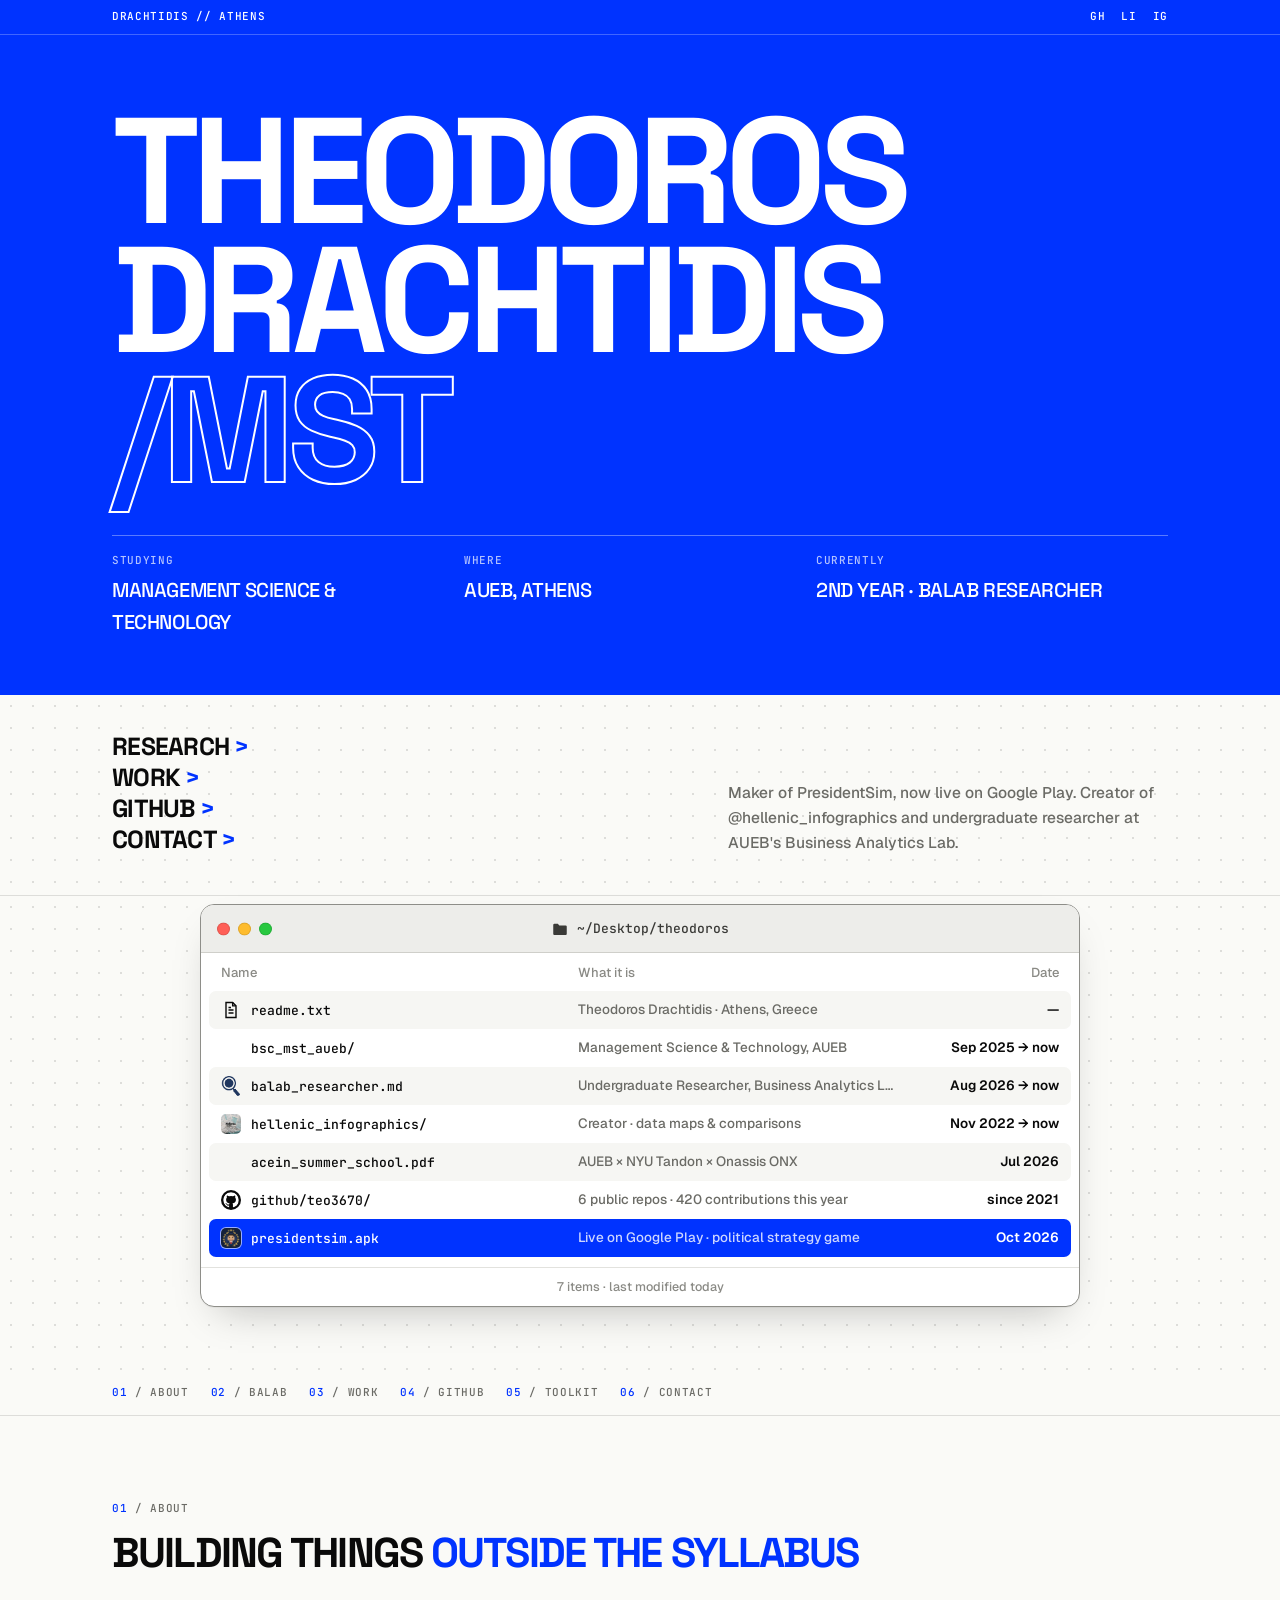
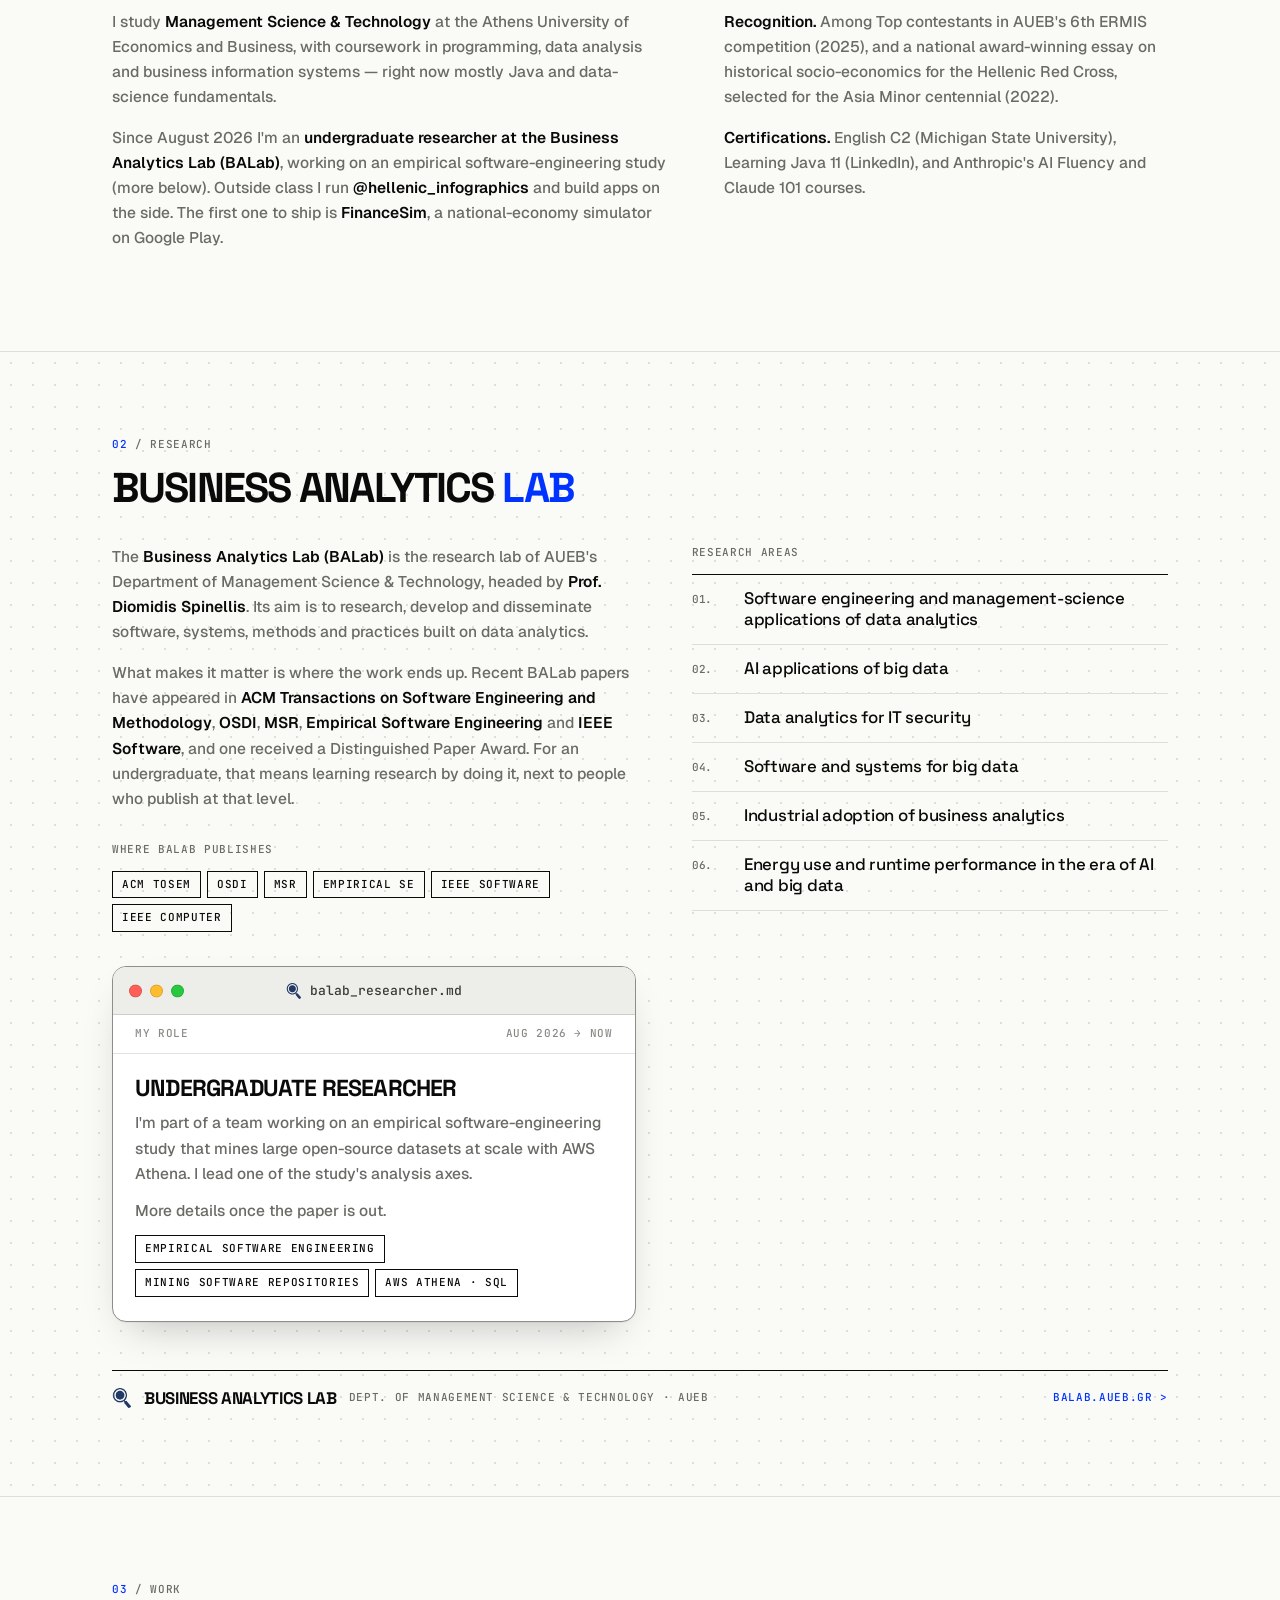
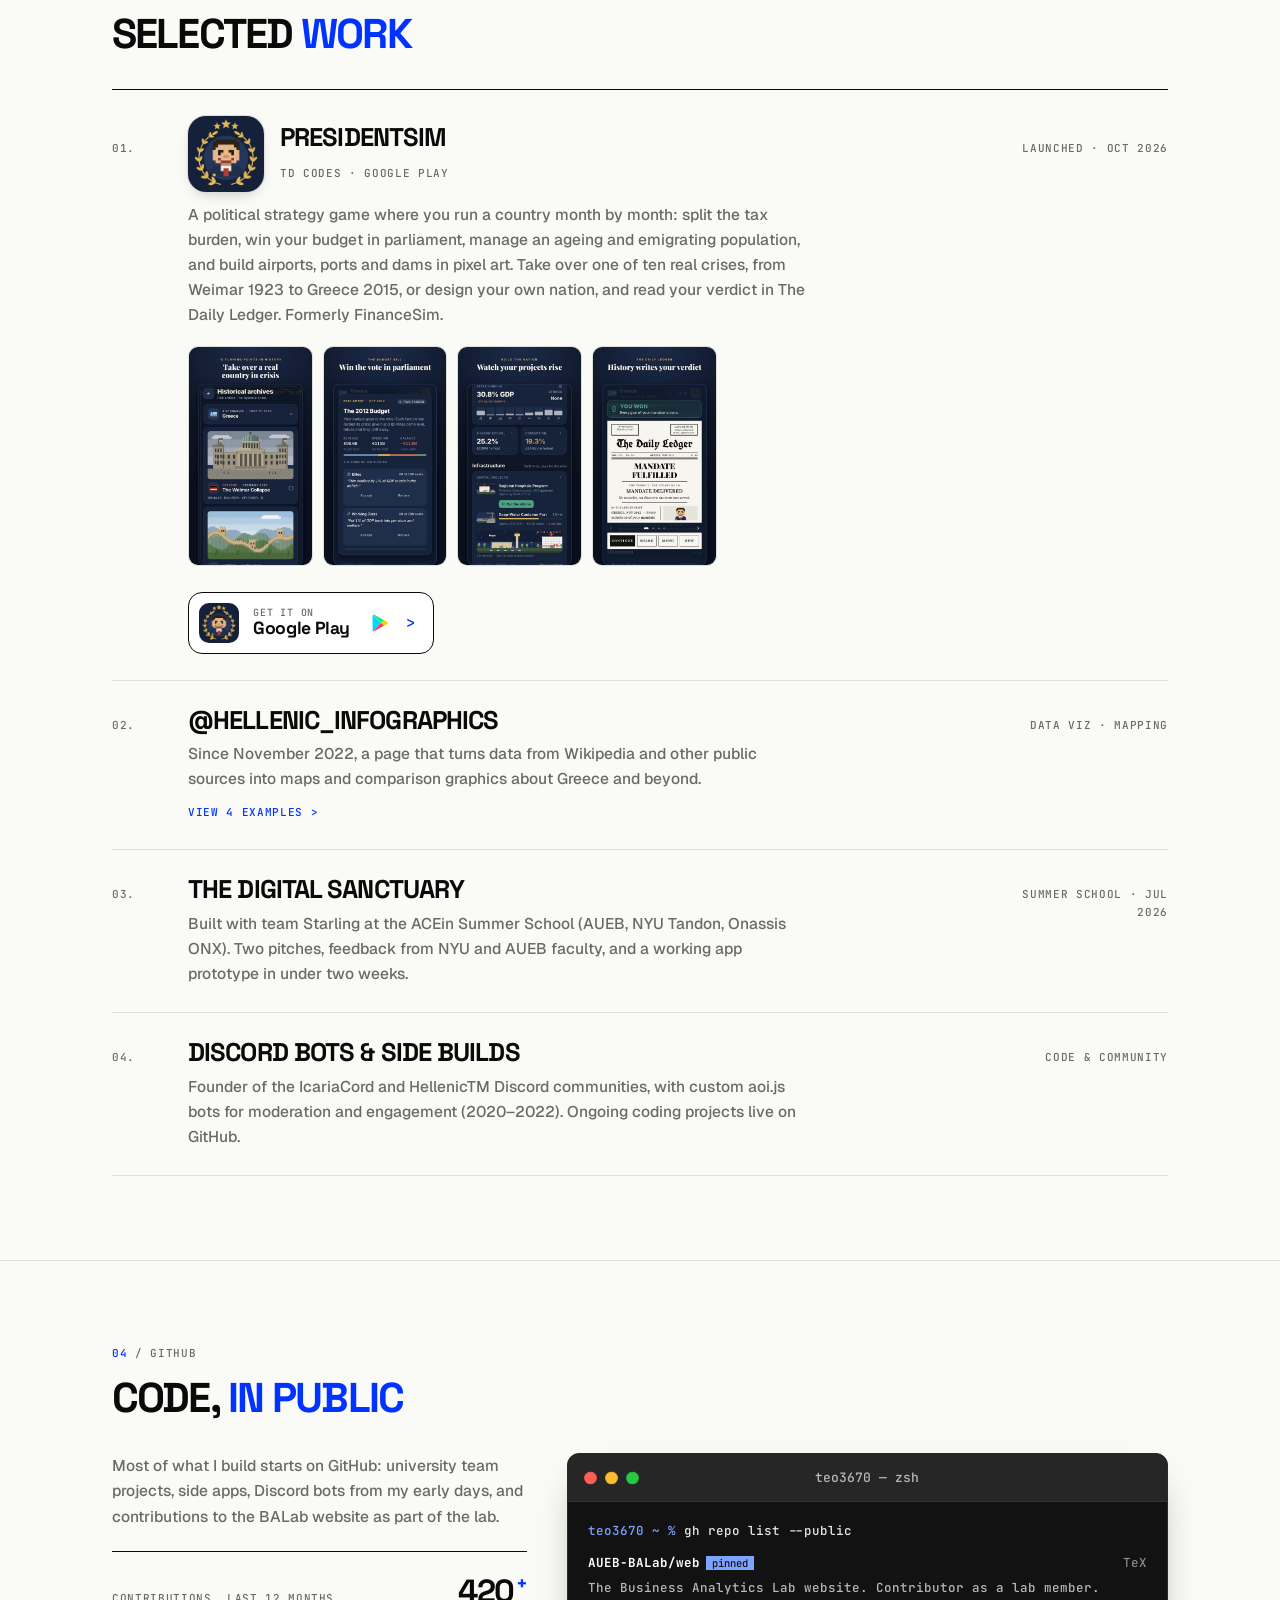
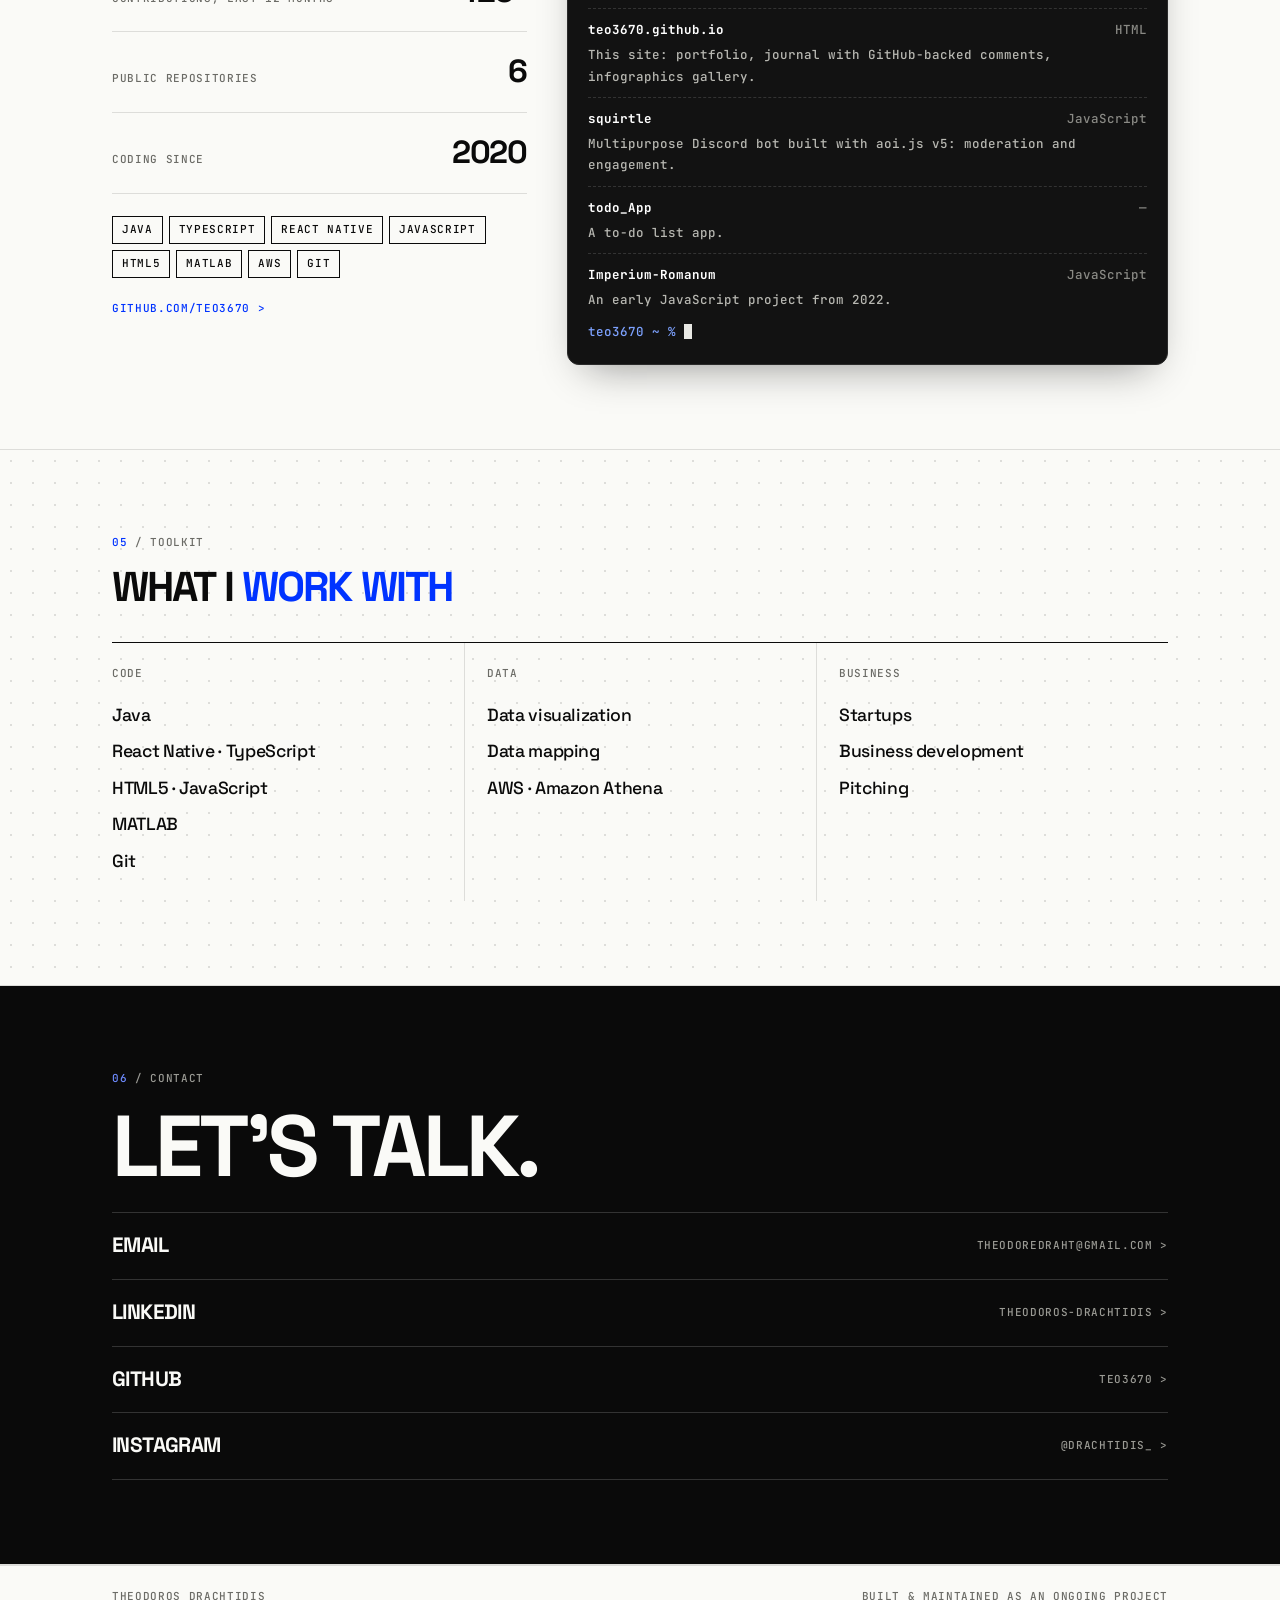
==== commit a2b21bf3: "PresidentSim: new name, icon, description and screenshots for the game (formerly FinanceSim) Co-Auth" ====
--- a/index.html
+++ b/index.html
@@ -507,7 +507,7 @@
       <li><a href="#github">GitHub</a></li>
       <li><a href="#contact">Contact</a></li>
     </ul>
-    <p class="hero-intro">Maker of FinanceSim, now live on Google Play. Creator of @hellenic_infographics and undergraduate researcher at AUEB's Business Analytics Lab.</p>
+    <p class="hero-intro">Maker of PresidentSim, now live on Google Play. Creator of @hellenic_infographics and undergraduate researcher at AUEB's Business Analytics Lab.</p>
   </div>
 </div>
 
@@ -529,7 +529,7 @@
         <li><button class="finder-row" type="button" data-open-gallery><span class="name"><img class="logo-ic" src="assets/hellenic-logo.jpg" alt=""><span>hellenic_infographics/</span></span><span class="kind">Creator · data maps &amp; comparisons</span><span class="date">Nov 2022 → now</span></button></li>
         <li><a class="finder-row" href="#acein"><span class="name"><img class="logo-ic logo-flat" src="https://encrypted-tbn0.gstatic.com/images?q=tbn:ANd9GcSW_2tvmihnWCpZ9GIkCYfMRhT_keNBqE1ekioXapIe-g&amp;s=10" alt="" referrerpolicy="no-referrer" onerror="this.style.visibility='hidden'"><span>acein_summer_school.pdf</span></span><span class="kind">AUEB × NYU Tandon × Onassis ONX</span><span class="date">Jul 2026</span></a></li>
         <li><a class="finder-row" href="#github"><span class="name"><svg class="logo-ic" viewBox="0 0 24 24" aria-hidden="true" style="background:#0A0A0A;border-radius:50%;padding:2px"><path fill="#fff" d="M12 .5C5.73.5.5 5.73.5 12c0 5.09 3.29 9.4 7.86 10.93.58.1.79-.25.79-.56 0-.28-.01-1.02-.02-2-3.2.7-3.88-1.54-3.88-1.54-.52-1.34-1.28-1.7-1.28-1.7-1.04-.72.08-.7.08-.7 1.15.08 1.76 1.19 1.76 1.19 1.03 1.76 2.7 1.25 3.36.96.1-.75.4-1.25.73-1.54-2.55-.29-5.24-1.28-5.24-5.7 0-1.26.45-2.29 1.19-3.1-.12-.29-.52-1.46.11-3.05 0 0 .97-.31 3.18 1.18a11 11 0 0 1 5.79 0c2.2-1.49 3.17-1.18 3.17-1.18.64 1.59.24 2.76.12 3.05.74.81 1.18 1.84 1.18 3.1 0 4.43-2.69 5.4-5.25 5.69.41.36.78 1.08.78 2.17 0 1.57-.01 2.83-.01 3.22 0 .31.2.67.8.56A10.52 10.52 0 0 0 23.5 12c0-6.27-5.23-11.5-11.5-11.5Z"/></svg><span>github/teo3670/</span></span><span class="kind">6 public repos · 420 contributions this year</span><span class="date">since 2021</span></a></li>
-        <li><a class="finder-row selected" href="https://play.google.com/store/apps/details?id=com.financesim.game" target="_blank" rel="noopener"><span class="name"><img class="logo-ic" referrerpolicy="no-referrer" src="assets/financesim-icon.png" data-remote="https://play-lh.googleusercontent.com/PbU8nsqa0PJkFjNZOG2FFl3kstAtGxrEX6nPw7xK8BvsMipwwMz-JPY5_5h_zAKk0oCd0Fv6OpHxM7fZ0-dq=w64" alt="" onerror="if(this.dataset.remote){this.src=this.dataset.remote;this.dataset.remote='';}else{this.style.visibility='hidden';}"><span>financesim.apk</span></span><span class="kind">Live on Google Play · economy simulator</span><span class="date">Oct 2026</span></a></li>
+        <li><a class="finder-row selected" href="https://play.google.com/store/apps/details?id=com.financesim.game" target="_blank" rel="noopener"><span class="name"><img class="logo-ic" src="assets/presidentsim-icon.png" alt="" onerror="this.style.visibility='hidden'"><span>presidentsim.apk</span></span><span class="kind">Live on Google Play · political strategy game</span><span class="date">Oct 2026</span></a></li>
       </ul>
       <div class="finder-foot">7 items · last modified today</div>
     </div>
@@ -622,16 +622,16 @@
           <span class="idx mono">01.</span>
           <div>
             <div class="app-head">
-              <img class="app-icon" referrerpolicy="no-referrer" src="assets/financesim-icon.png" data-remote="https://play-lh.googleusercontent.com/PbU8nsqa0PJkFjNZOG2FFl3kstAtGxrEX6nPw7xK8BvsMipwwMz-JPY5_5h_zAKk0oCd0Fv6OpHxM7fZ0-dq=w192" alt="FinanceSim app icon" onerror="if(this.dataset.remote){this.src=this.dataset.remote;this.dataset.remote='';}else{this.style.visibility='hidden';}">
+              <img class="app-icon" src="assets/presidentsim-icon.png" alt="PresidentSim app icon" onerror="this.style.visibility='hidden'">
               <div>
-                <h3>FinanceSim</h3>
+                <h3>PresidentSim</h3>
                 <span class="dev mono">TD Codes · Google Play</span>
               </div>
             </div>
-            <p>A mobile game where you run a national economy in real time: set taxes and interest rates, fund the budget, manage a sovereign wealth fund, and survive elections, parliament, recessions, trade wars and IMF bailouts. Pick a scenario, from stable superpower to nation in crisis, design your flag, and take office.</p>
-            <div class="shots"><img src="https://play-lh.googleusercontent.com/IeVLGC-9UNIPID1GtPkv7XFt8vosq-vvTAFpfqB70YntTlpZXZzBY8WlPyWxSd7OkSN-v71LNf9JyivToCPh=w440" alt="FinanceSim: run a country's economy" loading="lazy" referrerpolicy="no-referrer" onerror="this.remove()"><img src="https://play-lh.googleusercontent.com/TiHJz3gxlz45RJEtvsRzHaKyUwioZ8r8sexoykf0U_N0x64qh35K6JLWlwQmjRbW_nWCKDQjpmLys6M5-RkXGg=w440" alt="FinanceSim: relive real economic crises" loading="lazy" referrerpolicy="no-referrer" onerror="this.remove()"><img src="https://play-lh.googleusercontent.com/ZMhbsj78eTl9hhPx2ev-4Hoi7VUZ3VUhjHwY8TiSPAAFuAYEZWP0LHu5ntrYbtxLgKBqMrnQrCxQX0trvcVNhw=w440" alt="FinanceSim: steer through recessions" loading="lazy" referrerpolicy="no-referrer" onerror="this.remove()"><img src="https://play-lh.googleusercontent.com/kEpRzh679FD9MprQCC6XaW1SQm7H9IIu8uwMgCMZgzyqNN8bgHGJiajJHKfZaHFwCVf_z3odWzkr0AJxNYOm9ss=w440" alt="FinanceSim: make the hard calls" loading="lazy" referrerpolicy="no-referrer" onerror="this.remove()"></div>
-            <a class="play-btn" href="https://play.google.com/store/apps/details?id=com.financesim.game" target="_blank" rel="noopener" aria-label="Get FinanceSim on Google Play">
-              <img src="assets/financesim-icon.png" data-remote="https://play-lh.googleusercontent.com/PbU8nsqa0PJkFjNZOG2FFl3kstAtGxrEX6nPw7xK8BvsMipwwMz-JPY5_5h_zAKk0oCd0Fv6OpHxM7fZ0-dq=w128" alt="" referrerpolicy="no-referrer" onerror="if(this.dataset.remote){this.src=this.dataset.remote;this.dataset.remote='';}else{this.style.visibility='hidden';}">
+            <p>A political strategy game where you run a country month by month: split the tax burden, win your budget in parliament, manage an ageing and emigrating population, and build airports, ports and dams in pixel art. Take over one of ten real crises, from Weimar 1923 to Greece 2015, or design your own nation, and read your verdict in The Daily Ledger. Formerly FinanceSim.</p>
+            <div class="shots"><img src="assets/presidentsim-shot-1.jpg" alt="PresidentSim: take over a real country in crisis" loading="lazy" onerror="this.remove()"><img src="assets/presidentsim-shot-2.jpg" alt="PresidentSim: win the vote in parliament" loading="lazy" onerror="this.remove()"><img src="assets/presidentsim-shot-3.jpg" alt="PresidentSim: watch your projects rise" loading="lazy" onerror="this.remove()"><img src="assets/presidentsim-shot-4.jpg" alt="PresidentSim: history writes your verdict" loading="lazy" onerror="this.remove()"></div>
+            <a class="play-btn" href="https://play.google.com/store/apps/details?id=com.financesim.game" target="_blank" rel="noopener" aria-label="Get PresidentSim on Google Play">
+              <img src="assets/presidentsim-icon.png" alt="" onerror="this.style.visibility='hidden'">
               <span class="txt"><span class="small">Get it on</span><span class="big">Google Play</span></span>
               <svg class="gp" viewBox="0 0 24 24" aria-hidden="true"><path fill="#00D7FE" d="M3.6 2.3 13.4 12 3.6 21.7c-.3-.2-.5-.6-.5-1.1V3.4c0-.5.2-.9.5-1.1z"/><path fill="#FFCE00" d="m16.8 15.4-3.4-3.4 3.4-3.4 3.9 2.2c1.1.6 1.1 1.7 0 2.4z"/><path fill="#FF3A44" d="M16.8 15.4 13.4 12l-9.8 9.7c.4.3 1 .3 1.6 0z"/><path fill="#00F076" d="M16.8 8.6 5.2 2c-.6-.3-1.2-.3-1.6 0l9.8 9.7z"/></svg>
               <span class="arr">&gt;</span>
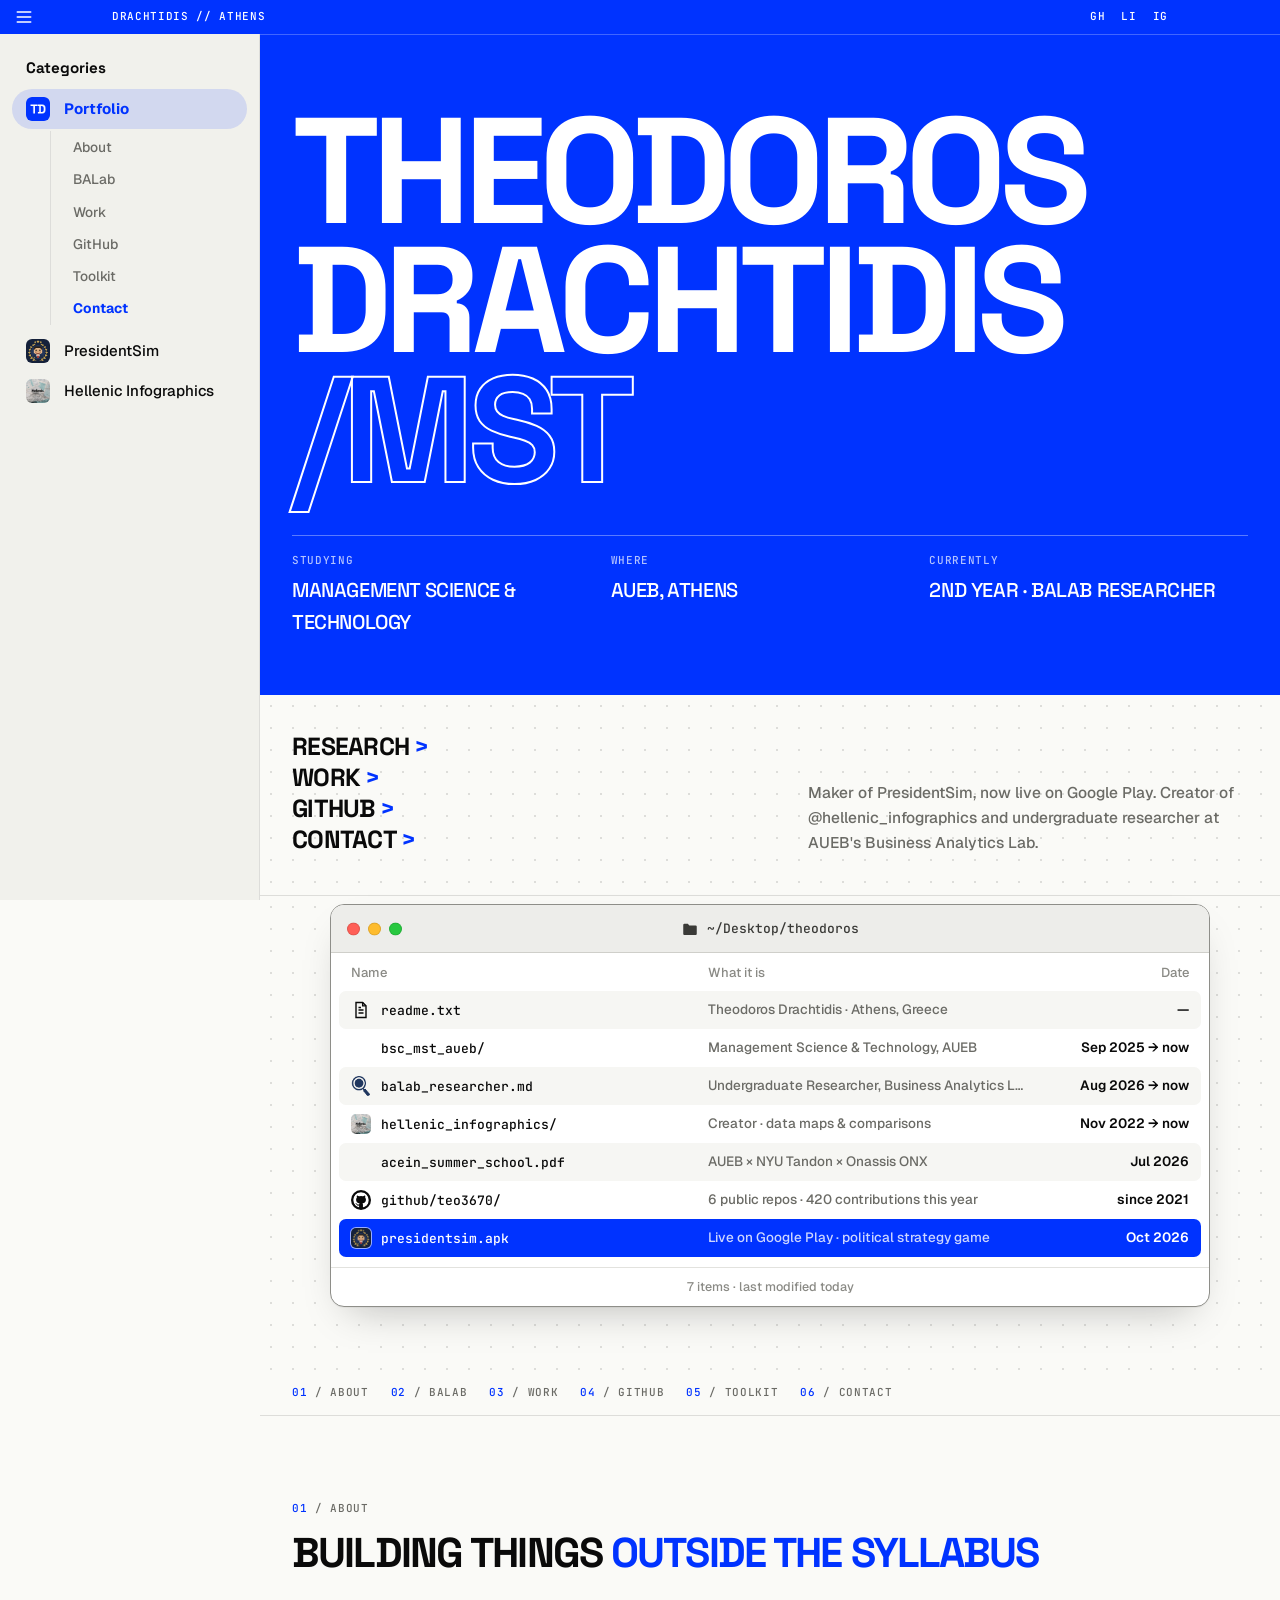
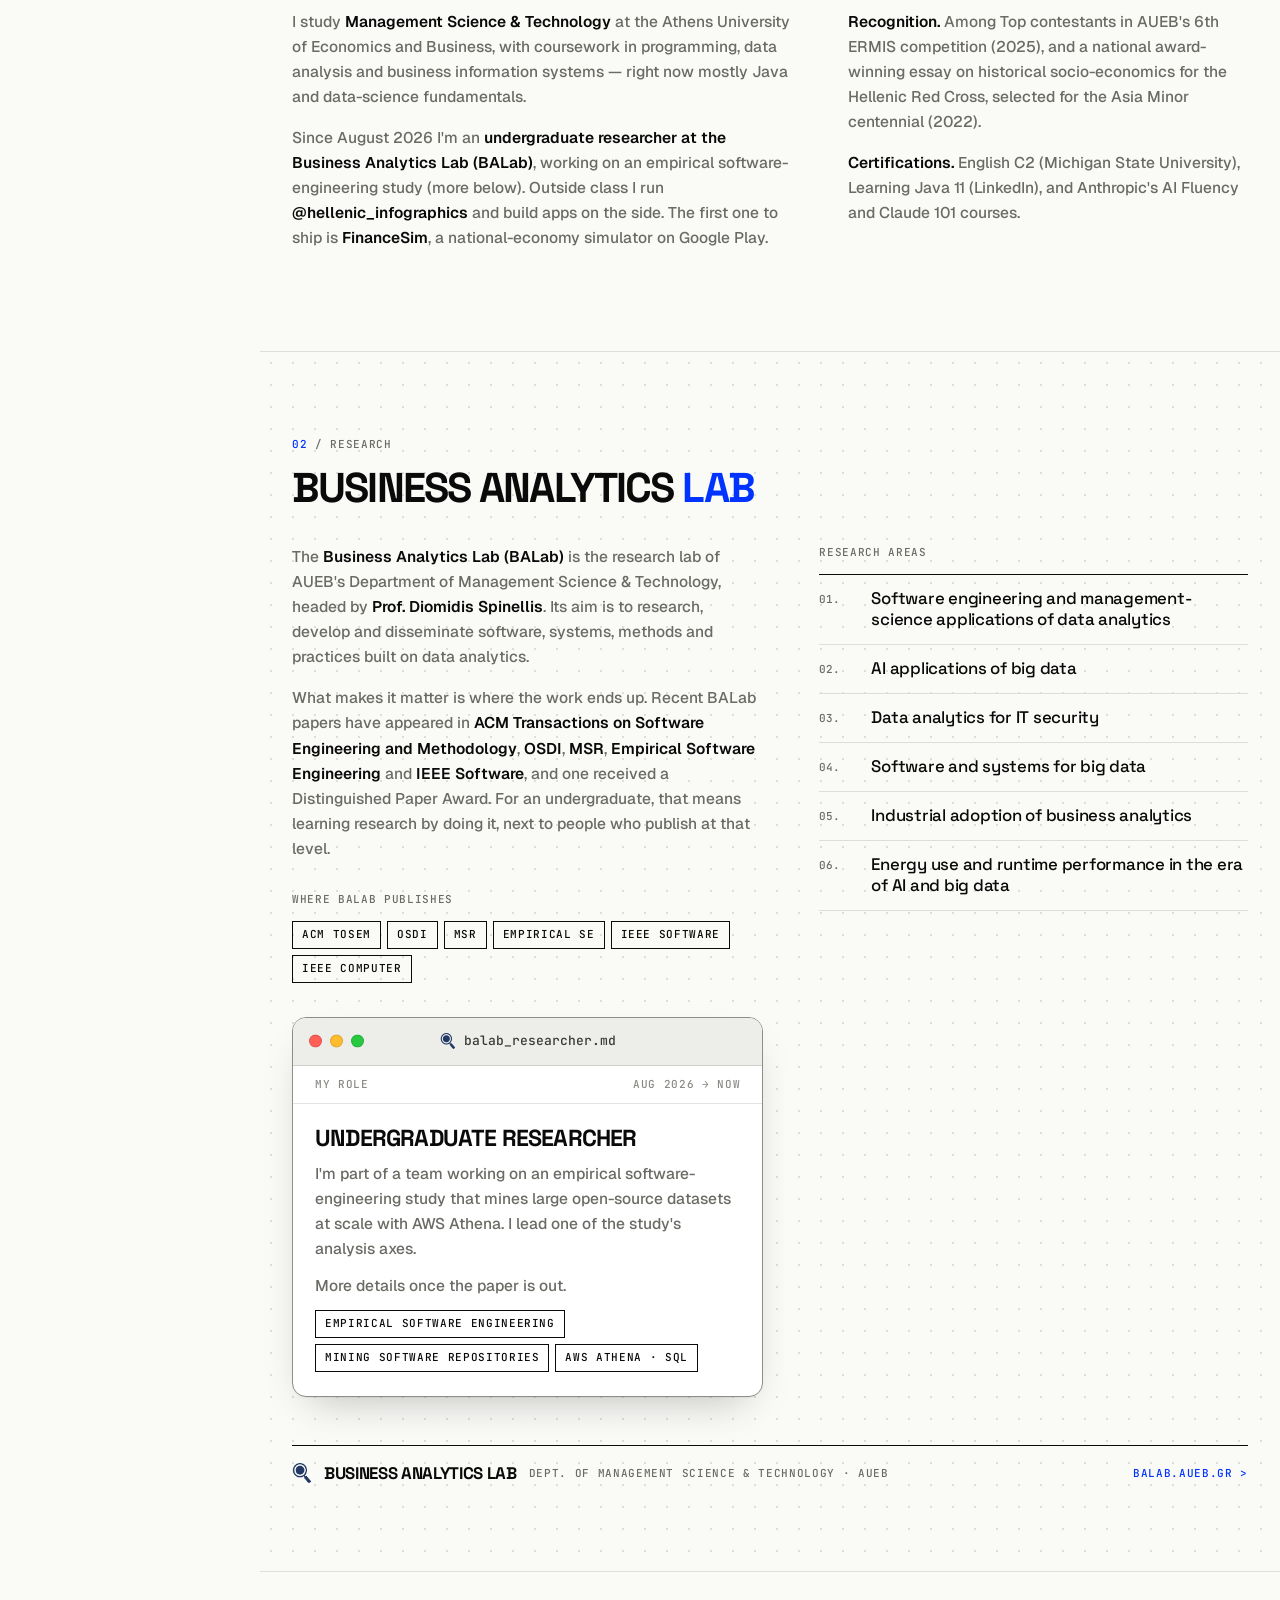
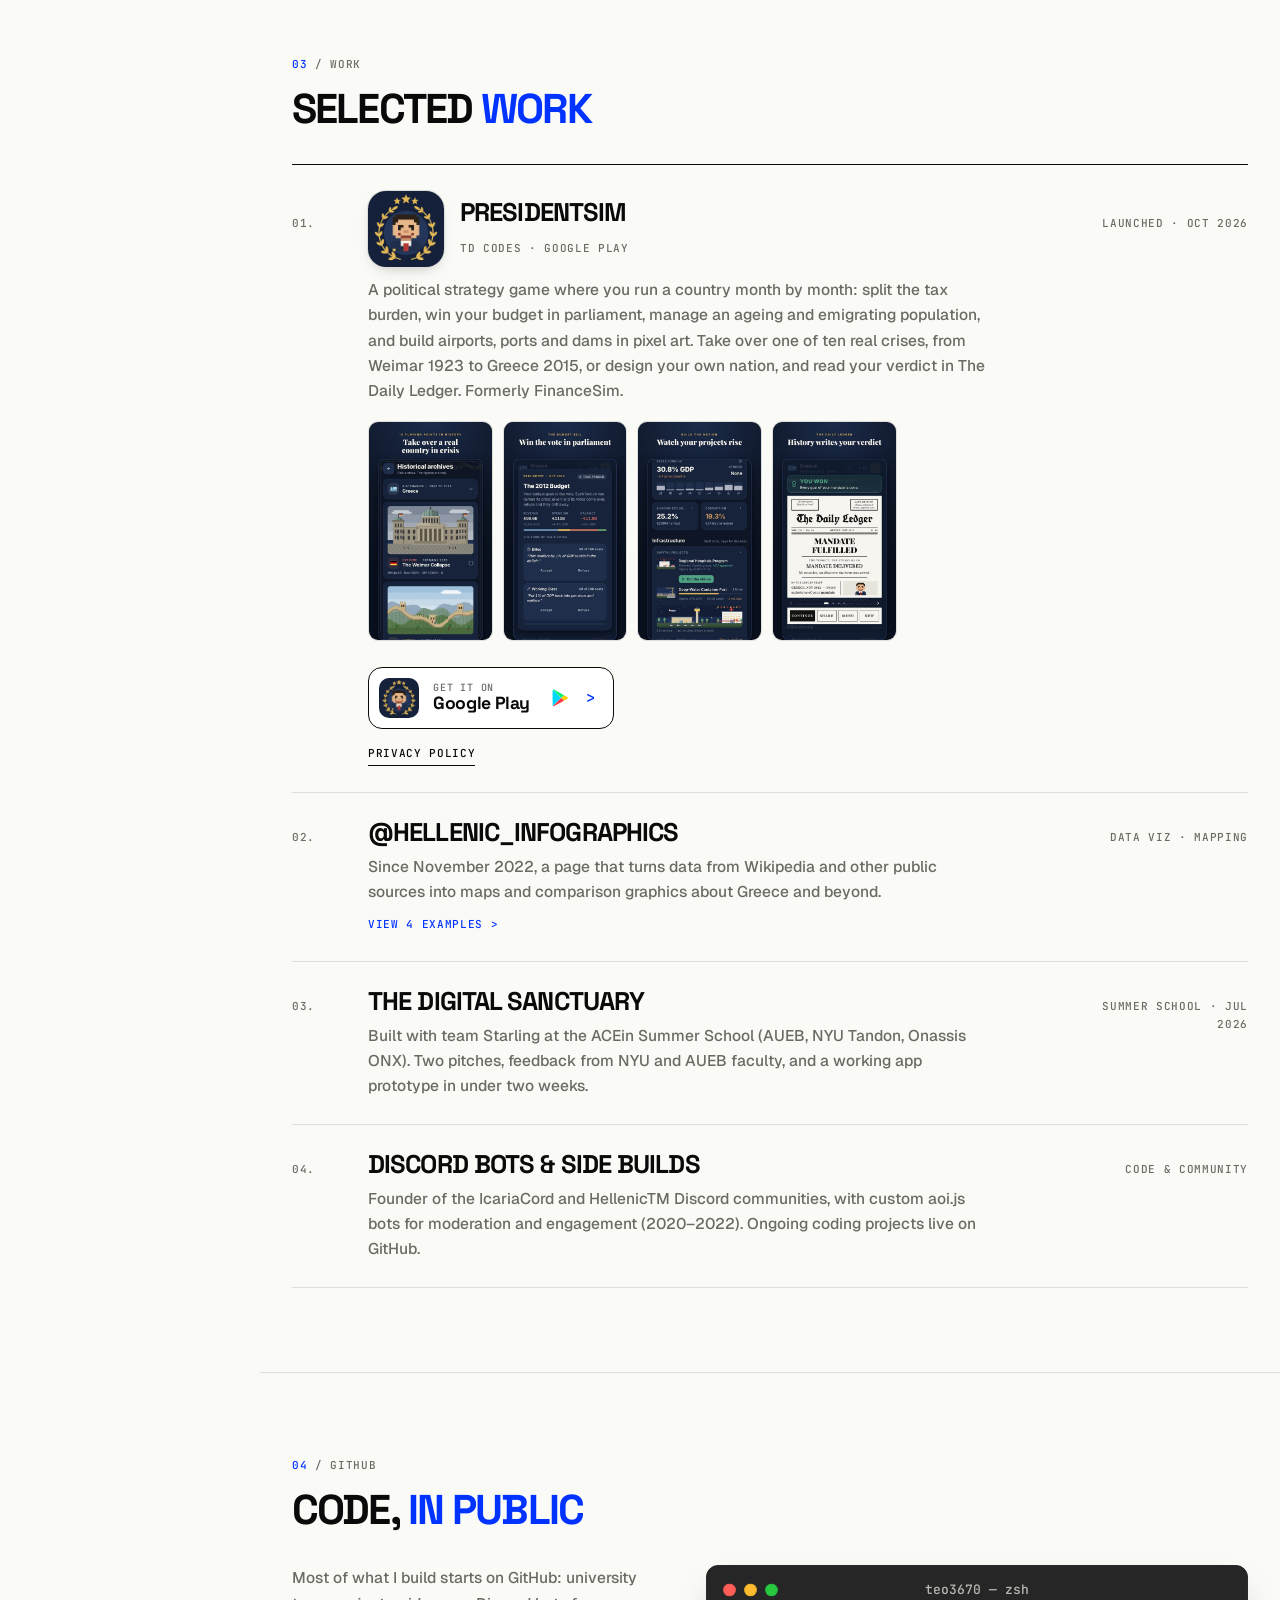
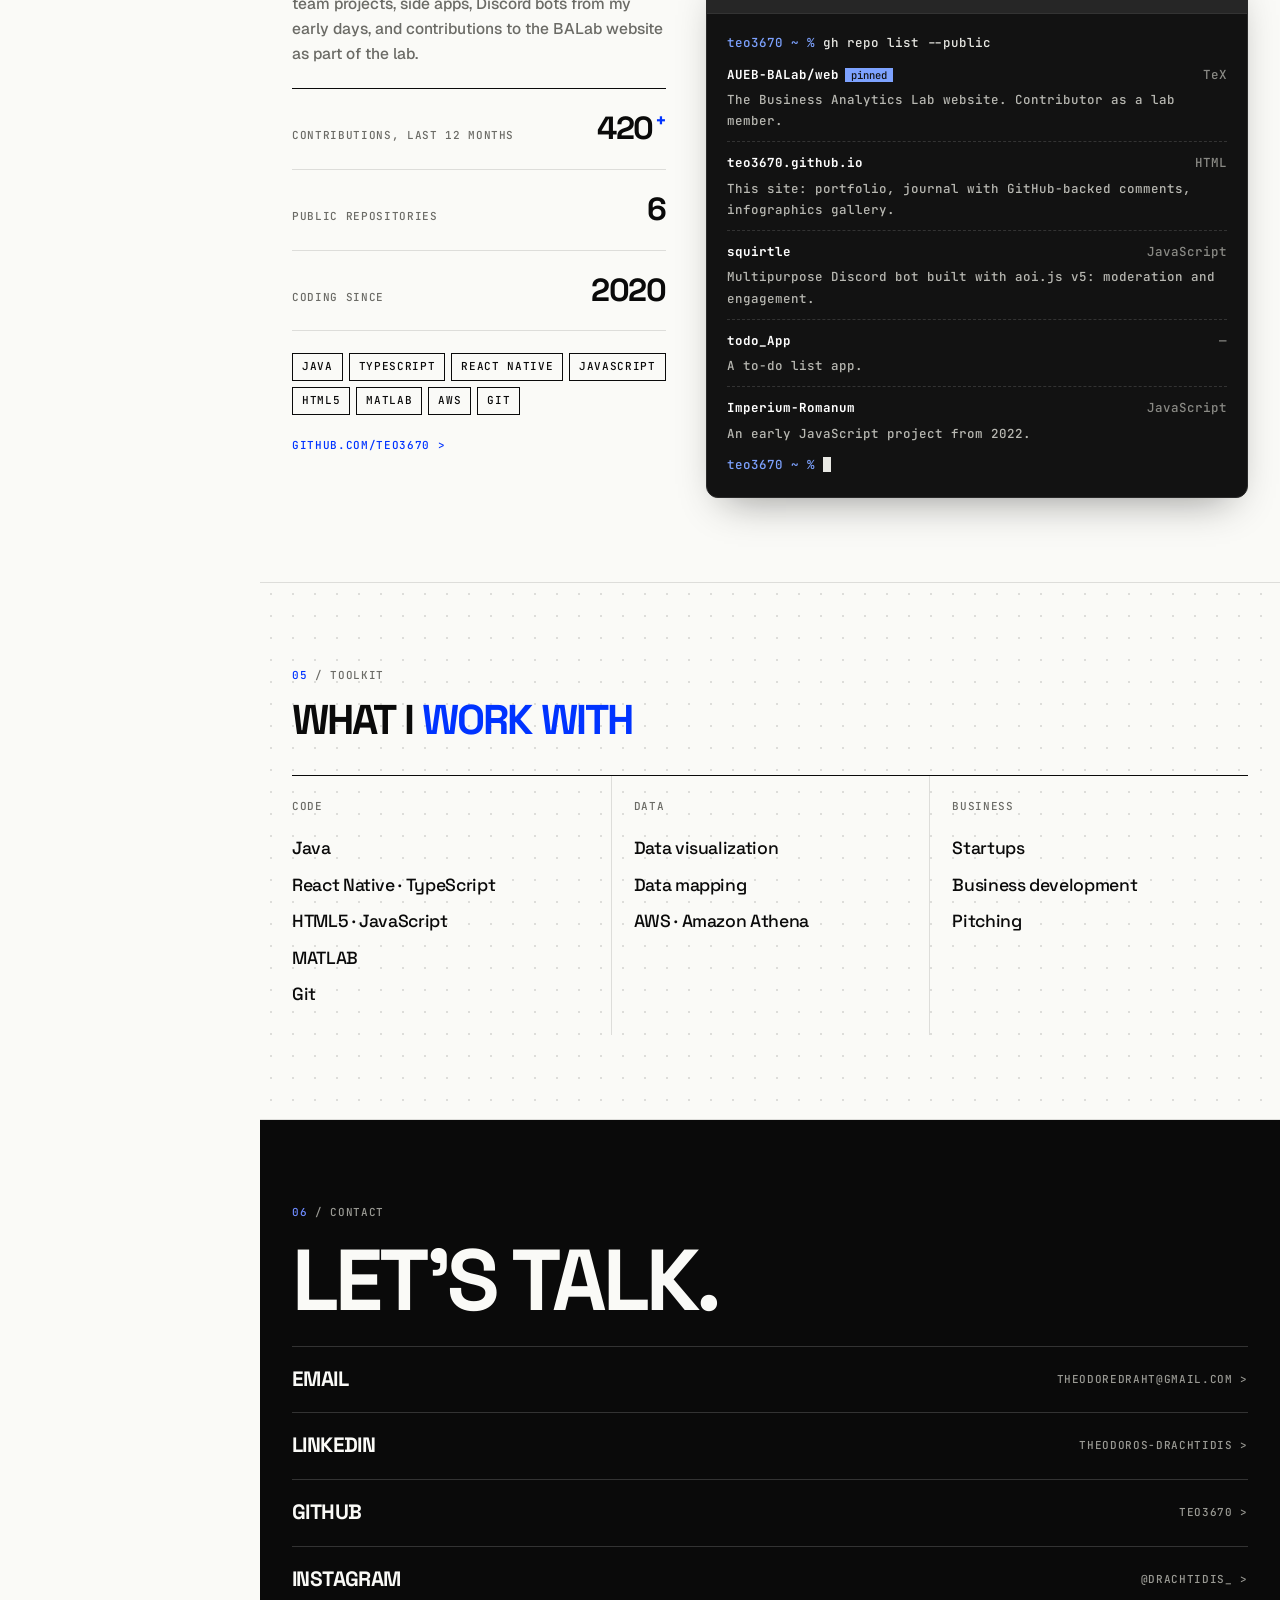
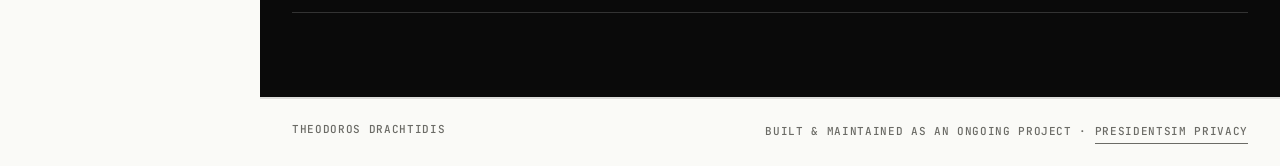
==== commit 2a87fc69: "Add sidebar menu with Portfolio, PresidentSim and Hellenic pages Gmail-style collapsible sidebar sha" ====
--- a/index.html
+++ b/index.html
@@ -332,6 +332,7 @@
   .fact .k{color:var(--muted);}
   .fact .v{font-weight:600; text-align:right;}
 
+
   /* Work: numbered list rows */
   .rows{list-style:none; border-top:1px solid var(--ink);}
   .row{
@@ -421,6 +422,13 @@
   footer{padding:22px 0; border-top:1px solid var(--line);}
   footer .wrap{display:flex; justify-content:space-between; gap:16px; flex-wrap:wrap; color:var(--muted);}
 
+  .policy-link{
+    display:inline-block; margin-top:14px; padding:2px 0; text-decoration:none; border-bottom:1px solid var(--ink);
+    font-family:var(--mono); font-size:11px; font-weight:500; letter-spacing:0.06em; text-transform:uppercase; color:var(--ink);
+  }
+  .policy-link:hover{color:var(--accent); border-color:var(--accent);}
+  footer .policy-link{margin:0; color:var(--muted); border-color:var(--muted);}
+
   /* ---------- Overlays (post + lightbox) ---------- */
   .post-overlay, .lightbox-overlay{
     position:fixed; inset:0; z-index:100;
@@ -474,9 +482,10 @@
   a:focus-visible, button:focus-visible, [tabindex]:focus-visible{outline:2px solid var(--accent); outline-offset:3px;}
   @media (prefers-reduced-motion: reduce){html{scroll-behavior:auto;}}
 </style>
+<link rel="stylesheet" href="assets/sidebar.css">
+<script src="assets/sidebar.js"></script>
 </head>
 <body>
-
 <div class="topbar">
   <div class="wrap mono">
     <a href="#top">DRACHTIDIS // ATHENS</a>
@@ -488,7 +497,7 @@
   </div>
 </div>
 
-<header class="hero" id="top">
+<header class="hero" id="top" data-shift>
   <div class="wrap">
     <h1>Theodoros<br>Drachtidis<br><span class="outline">/MST</span></h1>
     <div class="hero-meta mono">
@@ -499,7 +508,7 @@
   </div>
 </header>
 
-<div class="hero-cta dots">
+<div class="hero-cta dots" data-shift>
   <div class="wrap">
     <ul class="cta-list">
       <li><a href="#balab">Research</a></li>
@@ -511,7 +520,7 @@
   </div>
 </div>
 
-<div class="finder-wrap dots">
+<div class="finder-wrap dots" data-shift>
   <div class="wrap">
     <div class="finder" role="region" aria-label="About Theodoros, as a folder">
       <div class="finder-bar">
@@ -536,7 +545,7 @@
   </div>
 </div>
 
-<nav class="secnav mono" aria-label="Sections">
+<nav class="secnav mono" aria-label="Sections" data-shift>
   <div class="wrap">
     <a href="#about"><span class="n">01</span> / About</a>
     <a href="#balab"><span class="n">02</span> / BALab</a>
@@ -547,7 +556,7 @@
   </div>
 </nav>
 
-<main>
+<main data-shift>
   <section class="block" id="about">
     <div class="wrap">
       <span class="sec-label mono"><span class="n">01</span> / About</span>
@@ -636,6 +645,7 @@
               <svg class="gp" viewBox="0 0 24 24" aria-hidden="true"><path fill="#00D7FE" d="M3.6 2.3 13.4 12 3.6 21.7c-.3-.2-.5-.6-.5-1.1V3.4c0-.5.2-.9.5-1.1z"/><path fill="#FFCE00" d="m16.8 15.4-3.4-3.4 3.4-3.4 3.9 2.2c1.1.6 1.1 1.7 0 2.4z"/><path fill="#FF3A44" d="M16.8 15.4 13.4 12l-9.8 9.7c.4.3 1 .3 1.6 0z"/><path fill="#00F076" d="M16.8 8.6 5.2 2c-.6-.3-1.2-.3-1.6 0l9.8 9.7z"/></svg>
               <span class="arr">&gt;</span>
             </a>
+            <div><a class="policy-link" href="presidentsim-privacy.html">Privacy policy</a></div>
           </div>
           <span class="tag mono">Launched · Oct 2026</span>
         </li>
@@ -748,10 +758,10 @@
   </section>
 </main>
 
-<footer>
+<footer data-shift>
   <div class="wrap mono">
     <span>Theodoros Drachtidis</span>
-    <span>Built &amp; maintained as an ongoing project</span>
+    <span>Built &amp; maintained as an ongoing project · <a class="policy-link" href="presidentsim-privacy.html">PresidentSim privacy</a></span>
   </div>
 </footer>
 
@@ -939,6 +949,7 @@
     if(e.key === 'ArrowLeft') stepLightbox(-1);
     if(e.key === 'ArrowRight') stepLightbox(1);
   });
+
 </script>
 
 </body>
--- a/assets/sidebar.css
+++ b/assets/sidebar.css
@@ -0,0 +1,38 @@
+/* Shared Gmail-style sidebar menu. Built by assets/sidebar.js. Needs the site colour/font tokens. */
+.menu-btn{
+  position:absolute; left:10px; top:3px; width:28px; height:28px; display:grid; place-items:center;
+  background:none; border:0; border-radius:50%; color:var(--on-accent); cursor:pointer;
+}
+.menu-btn:hover{background:rgba(255,255,255,0.18);}
+.menu-btn svg{width:20px; height:20px;}
+@media (max-width:1230px){.topbar .wrap{padding-left:52px;}}
+
+.sidebar{
+  position:fixed; top:34px; left:0; bottom:0; width:260px; z-index:60;
+  background:var(--paper-2); border-right:1px solid var(--line);
+  overflow-y:auto; padding:16px 12px 28px;
+  transform:translateX(-100%); visibility:hidden;
+  transition:transform .25s ease, visibility .25s;
+}
+html.sidebar-open .sidebar{transform:none; visibility:visible;}
+.side-list{list-style:none;}
+.side-link{
+  display:flex; align-items:center; gap:14px; width:100%; padding:8px 14px; border:0; border-radius:999px;
+  background:none; color:var(--ink); text-align:left; text-decoration:none; cursor:pointer;
+  font-family:var(--body); font-size:0.94rem; font-weight:500;
+}
+.side-link:hover{background:rgba(10,10,10,0.07);}
+.side-link.active{background:rgba(0,51,255,0.13); color:var(--accent); font-weight:700;}
+.side-ic{width:24px; height:24px; flex:0 0 24px; border-radius:6px; object-fit:cover;}
+.side-sub{list-style:none; margin:2px 0 6px 38px; padding-left:10px; border-left:1px solid var(--line);}
+.side-sub .side-link{padding:5px 12px; font-size:0.86rem; color:var(--muted);}
+.side-sub .side-link:hover{color:var(--ink);}
+.side-sub .side-link.active{background:none; color:var(--accent); font-weight:700;}
+.side-heading:first-child{margin-top:6px;}
+.side-heading{margin:22px 14px 8px; color:var(--ink); font-family:var(--display); font-weight:700; font-size:0.95rem;}
+.side-backdrop{position:fixed; inset:34px 0 0 0; z-index:55; background:rgba(10,10,10,0.45); display:none;}
+
+[data-shift]{transition:margin-left .25s ease;}
+@media (min-width:1000px){html.sidebar-open [data-shift]{margin-left:260px;}}
+@media (max-width:999px){html.sidebar-open .side-backdrop{display:block;}}
+@media (prefers-reduced-motion:reduce){.sidebar, [data-shift]{transition:none;}}
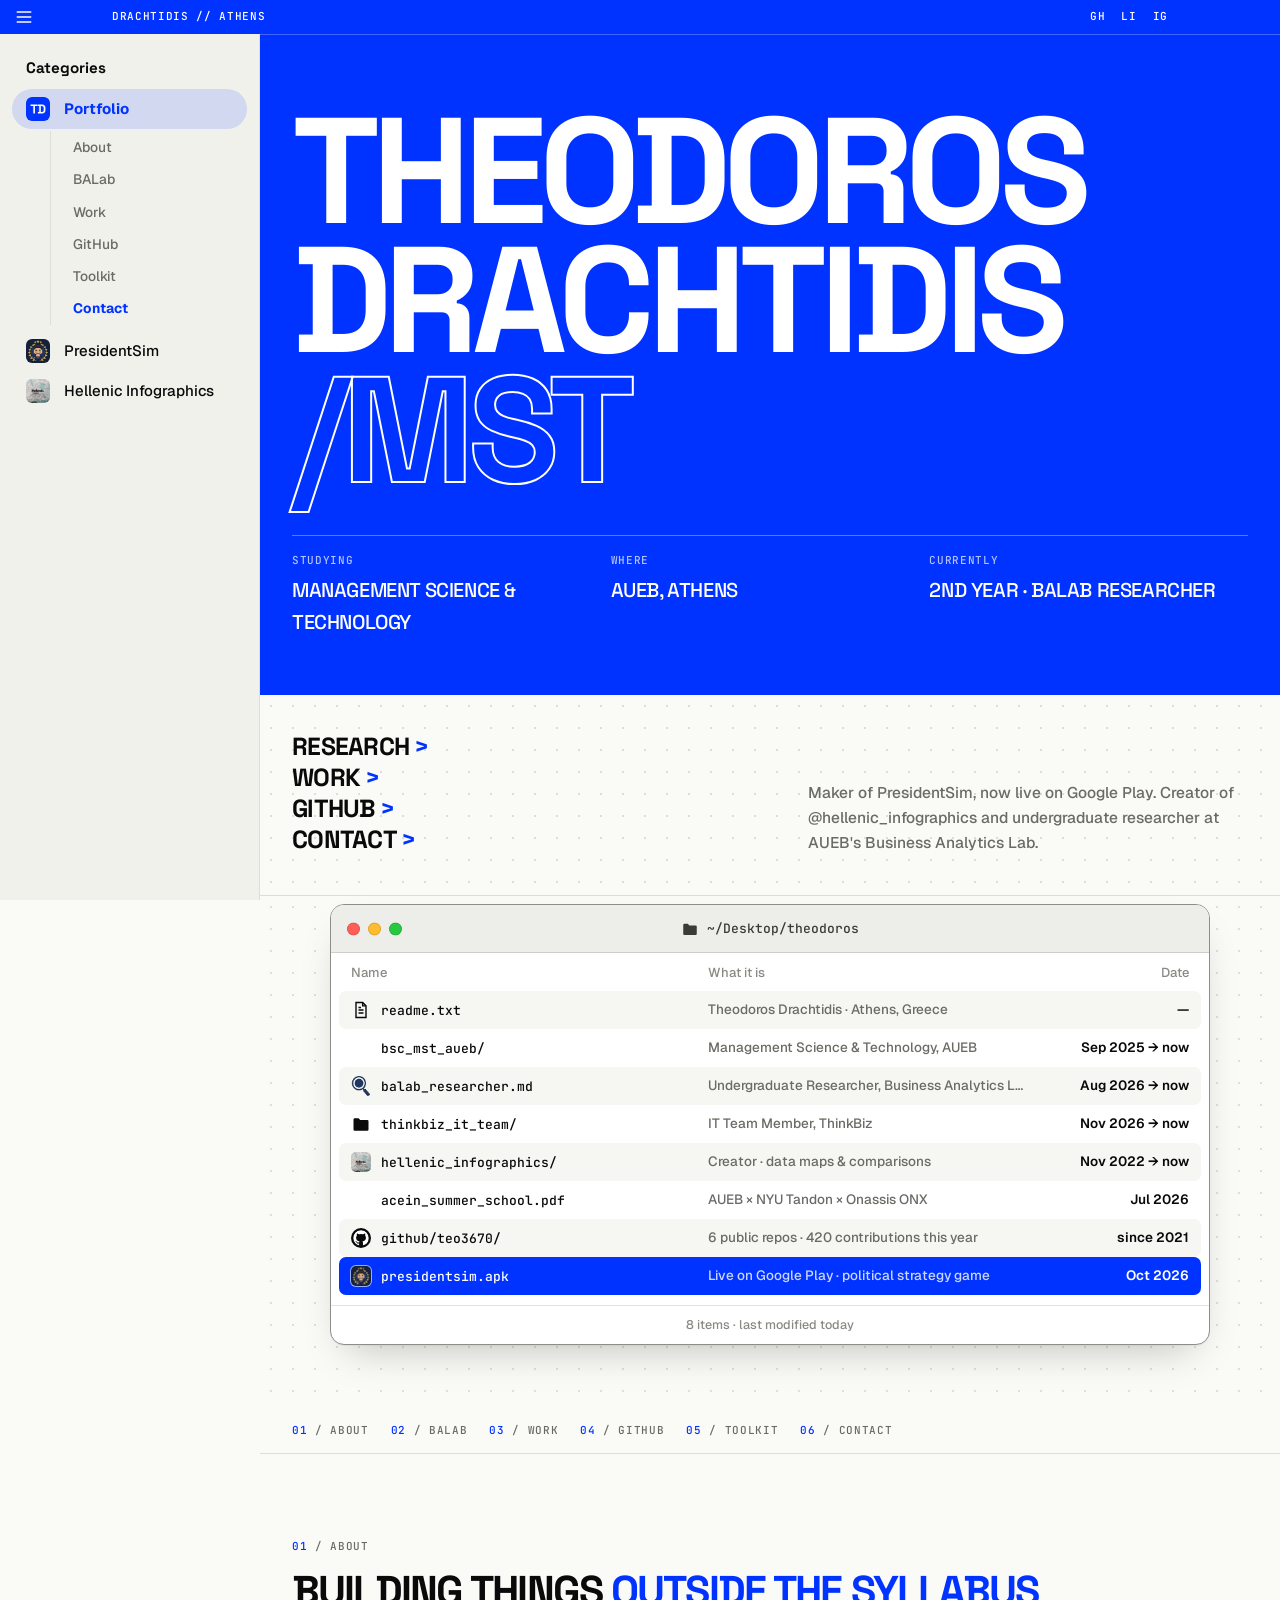
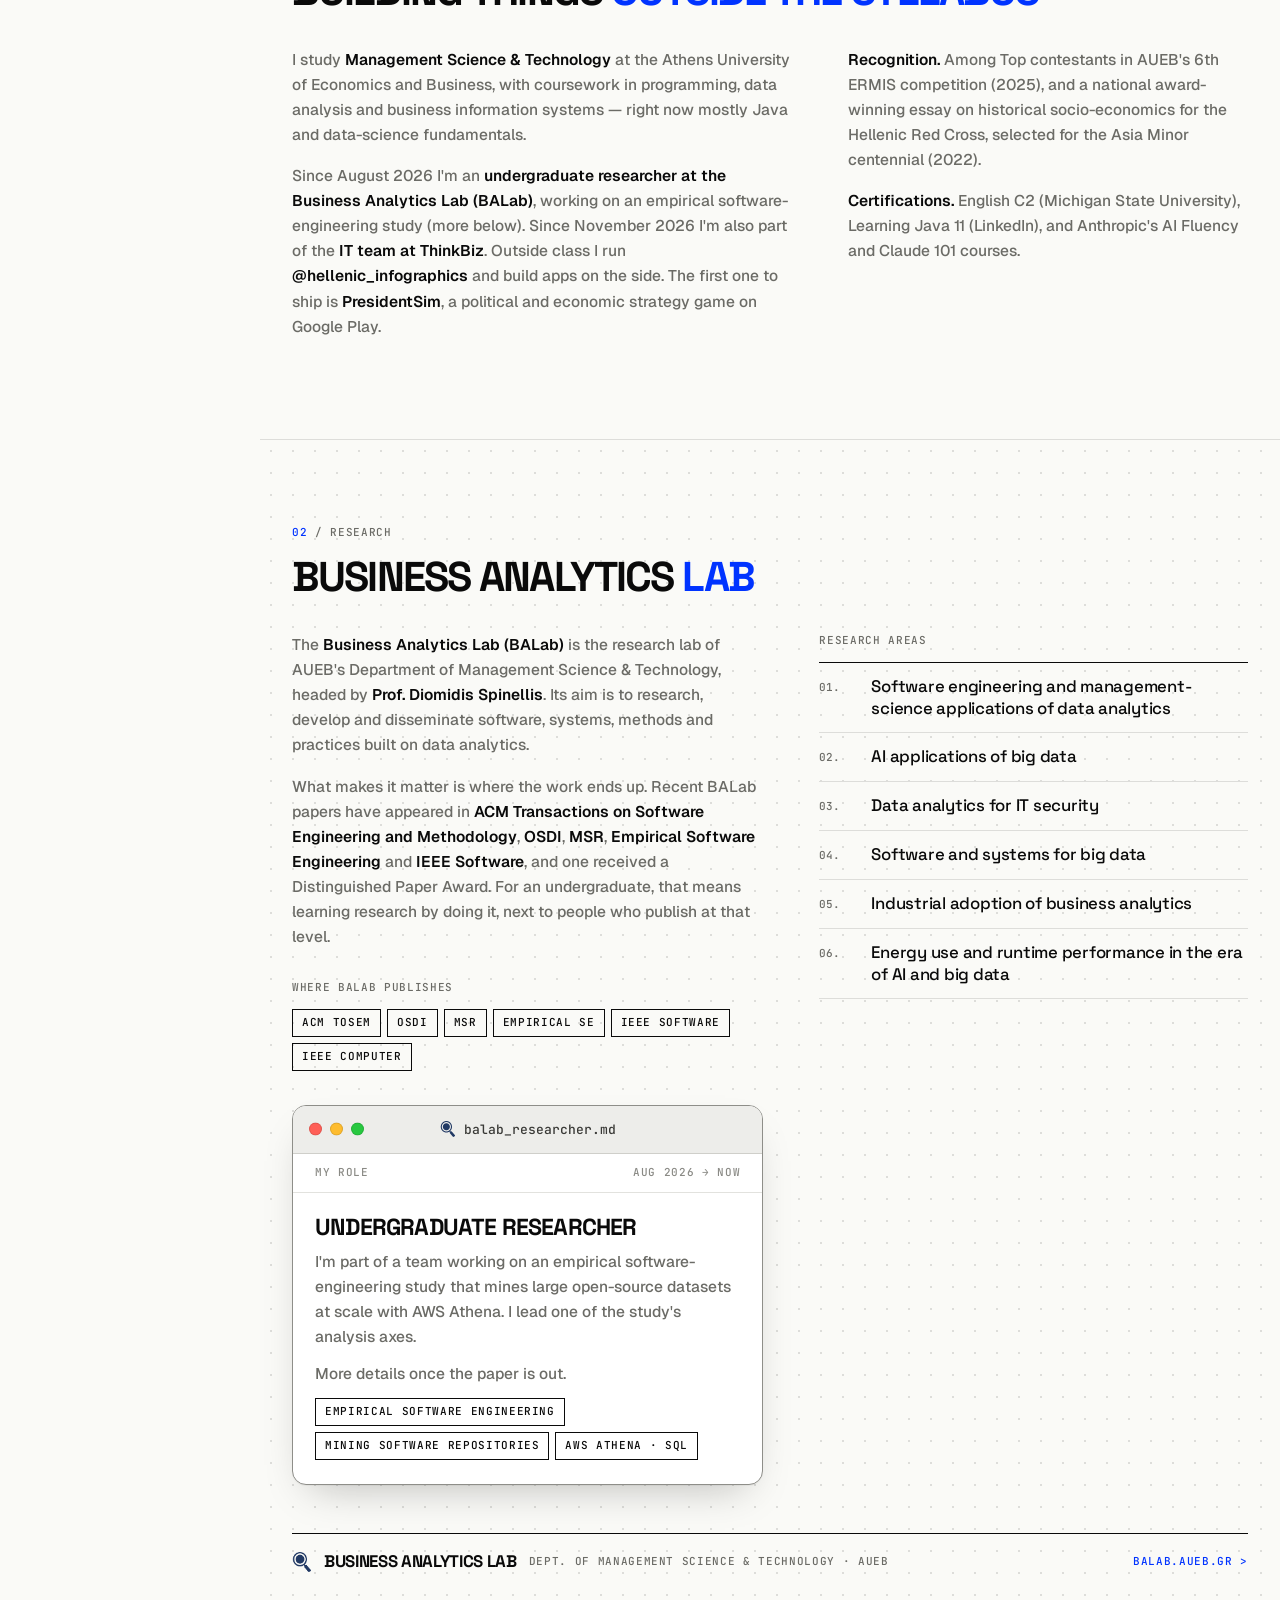
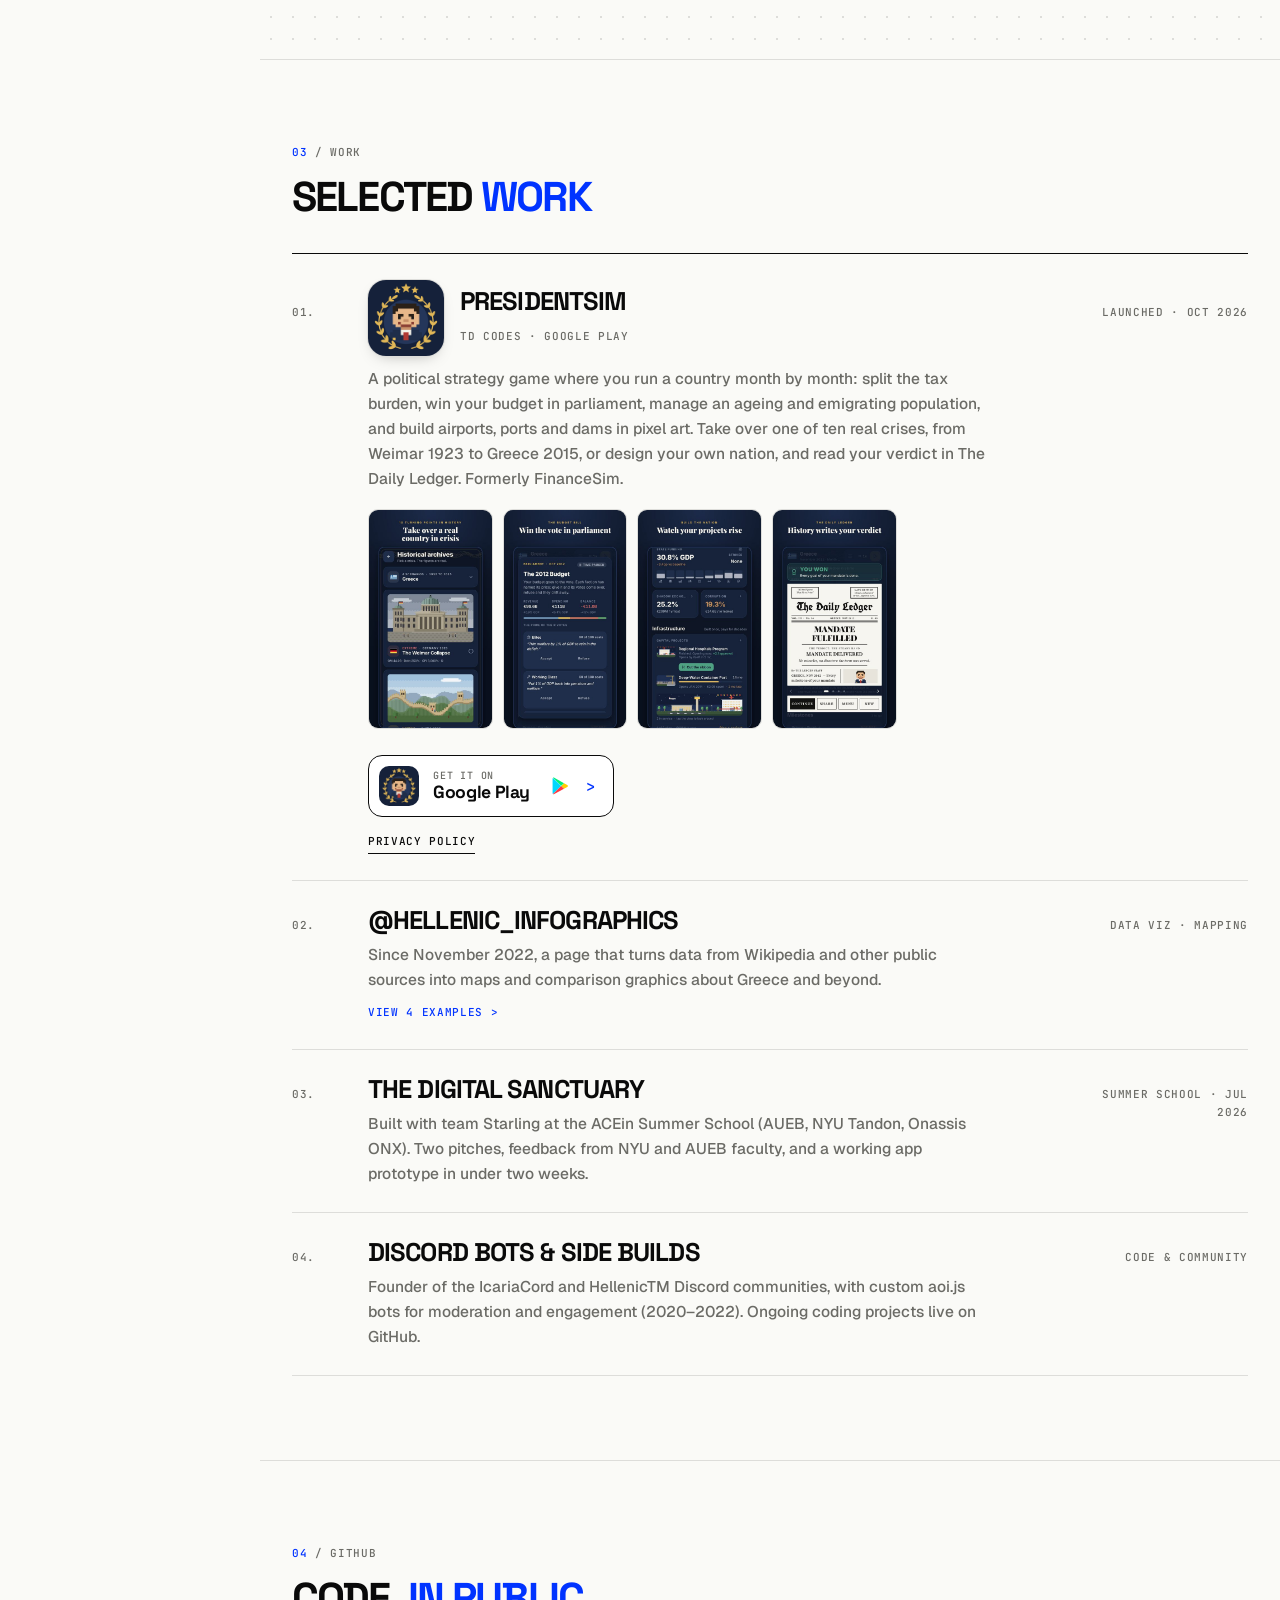
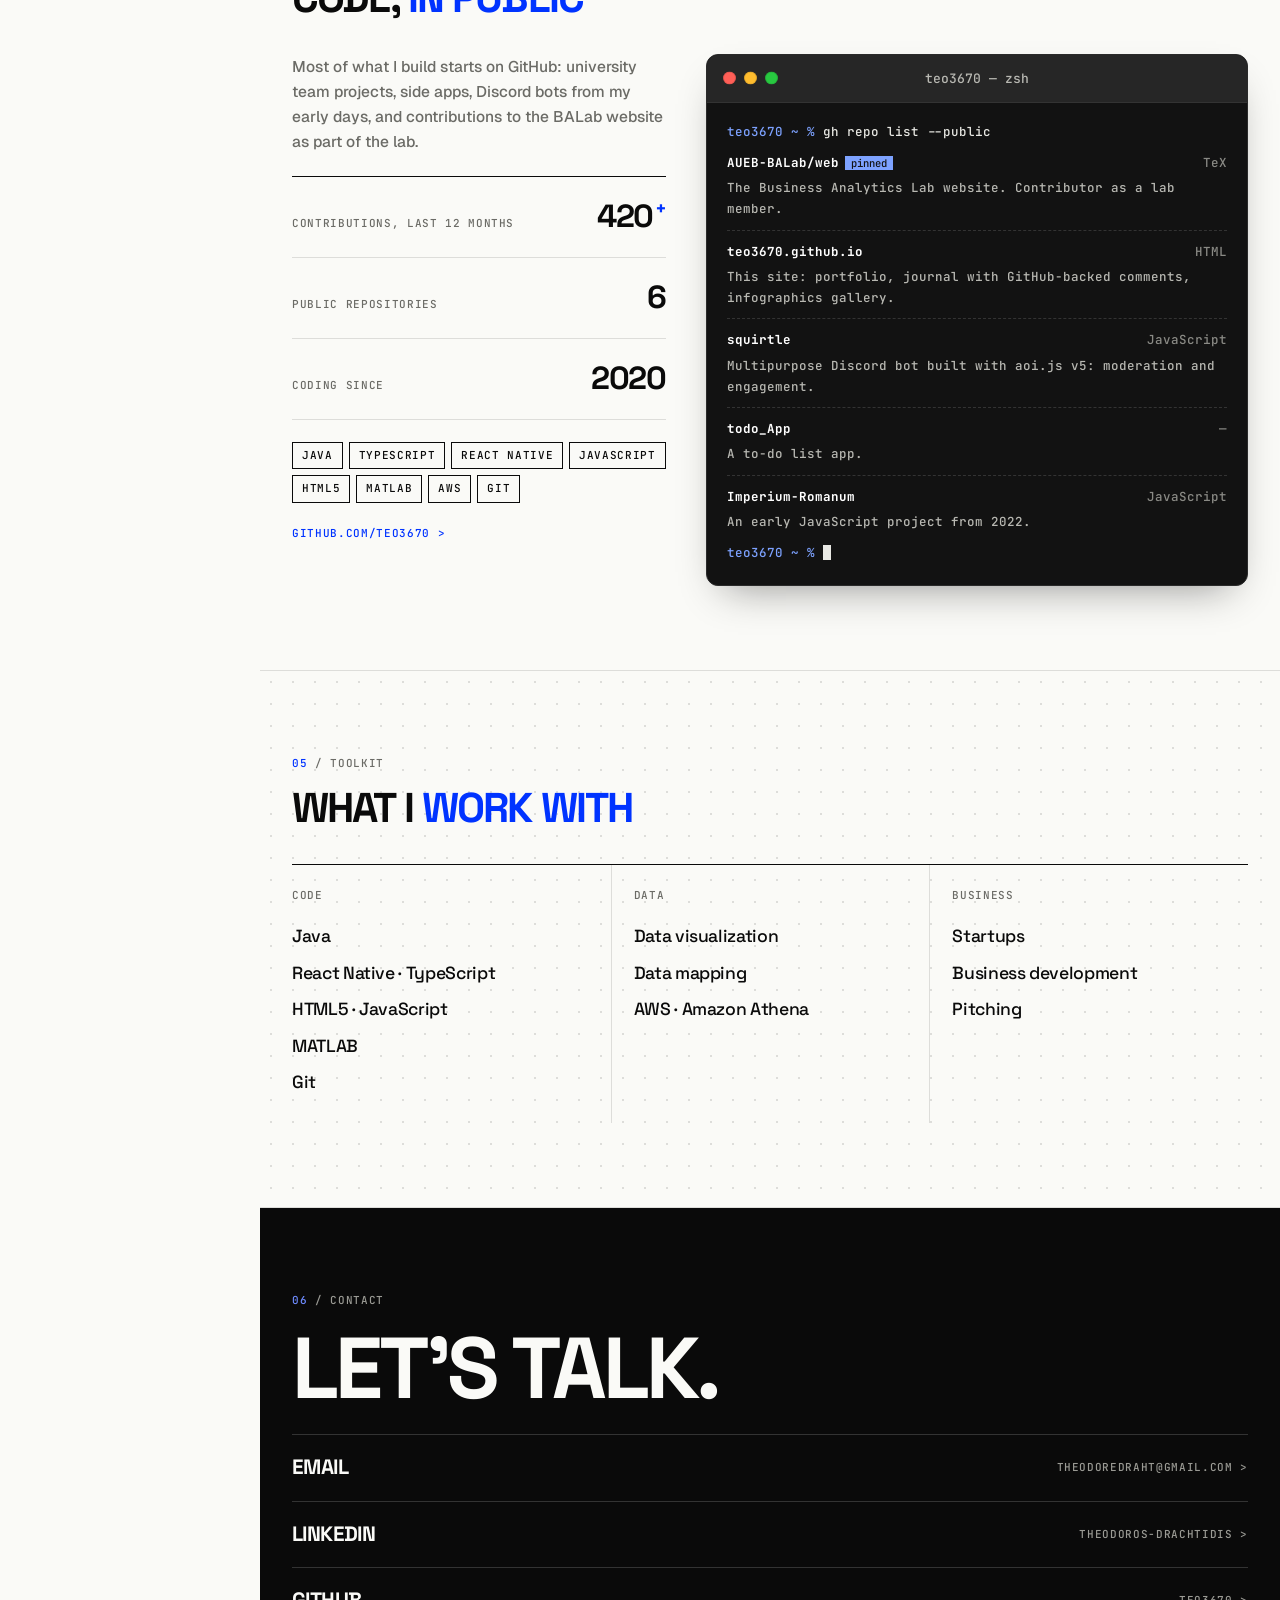
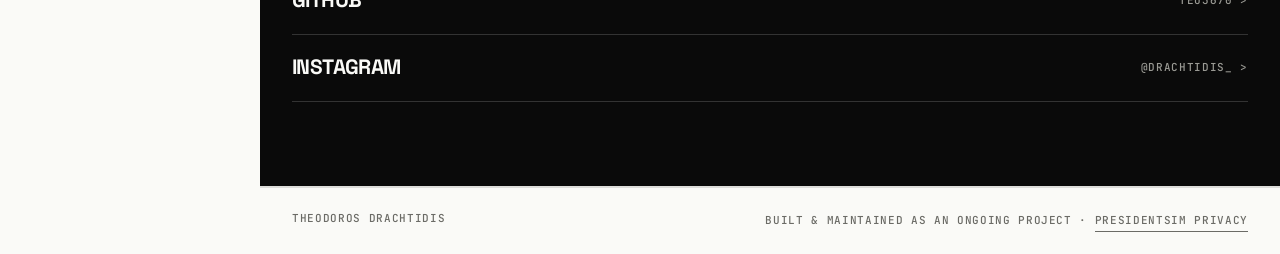
==== commit 8a31e661: "Update from LinkedIn: ThinkBiz IT team, PresidentSim in About Co-Authored-By: Claude Opus 5.5 <norep" ====
--- a/index.html
+++ b/index.html
@@ -535,12 +535,13 @@
         <li><a class="finder-row" href="#about"><span class="name"><svg viewBox="0 0 24 24" fill="none" stroke="currentColor" stroke-width="1.7" aria-hidden="true"><path d="M6 3h8l4 4v14H6z"/><path d="M14 3v4h4"/><path d="M9 12h6M9 15.5h6M9 9h3"/></svg><span>readme.txt</span></span><span class="kind">Theodoros Drachtidis · Athens, Greece</span><span class="date">—</span></a></li>
         <li><a class="finder-row" href="#about"><span class="name"><img class="logo-ic" src="https://encrypted-tbn0.gstatic.com/images?q=tbn:ANd9GcRCCB2hYArL1Qz5GKKz-ssOS-E-NcMbtzS_QpOcbX27rQ&amp;s=10" alt="" referrerpolicy="no-referrer" onerror="this.style.visibility='hidden'"><span>bsc_mst_aueb/</span></span><span class="kind">Management Science &amp; Technology, AUEB</span><span class="date">Sep 2025 → now</span></a></li>
         <li><a class="finder-row" href="#balab"><span class="name"><img class="logo-ic logo-flat" src="assets/balab-icon.png" alt=""><span>balab_researcher.md</span></span><span class="kind">Undergraduate Researcher, Business Analytics Lab</span><span class="date">Aug 2026 → now</span></a></li>
+        <li><a class="finder-row" href="#about"><span class="name"><svg viewBox="0 0 24 24" fill="currentColor" aria-hidden="true"><path d="M3 6.5A1.5 1.5 0 0 1 4.5 5h4.6l2 2.2h8.4A1.5 1.5 0 0 1 21 8.7v9.8a1.5 1.5 0 0 1-1.5 1.5h-15A1.5 1.5 0 0 1 3 18.5z"/></svg><span>thinkbiz_it_team/</span></span><span class="kind">IT Team Member, ThinkBiz</span><span class="date">Nov 2026 → now</span></a></li>
         <li><button class="finder-row" type="button" data-open-gallery><span class="name"><img class="logo-ic" src="assets/hellenic-logo.jpg" alt=""><span>hellenic_infographics/</span></span><span class="kind">Creator · data maps &amp; comparisons</span><span class="date">Nov 2022 → now</span></button></li>
         <li><a class="finder-row" href="#acein"><span class="name"><img class="logo-ic logo-flat" src="https://encrypted-tbn0.gstatic.com/images?q=tbn:ANd9GcSW_2tvmihnWCpZ9GIkCYfMRhT_keNBqE1ekioXapIe-g&amp;s=10" alt="" referrerpolicy="no-referrer" onerror="this.style.visibility='hidden'"><span>acein_summer_school.pdf</span></span><span class="kind">AUEB × NYU Tandon × Onassis ONX</span><span class="date">Jul 2026</span></a></li>
         <li><a class="finder-row" href="#github"><span class="name"><svg class="logo-ic" viewBox="0 0 24 24" aria-hidden="true" style="background:#0A0A0A;border-radius:50%;padding:2px"><path fill="#fff" d="M12 .5C5.73.5.5 5.73.5 12c0 5.09 3.29 9.4 7.86 10.93.58.1.79-.25.79-.56 0-.28-.01-1.02-.02-2-3.2.7-3.88-1.54-3.88-1.54-.52-1.34-1.28-1.7-1.28-1.7-1.04-.72.08-.7.08-.7 1.15.08 1.76 1.19 1.76 1.19 1.03 1.76 2.7 1.25 3.36.96.1-.75.4-1.25.73-1.54-2.55-.29-5.24-1.28-5.24-5.7 0-1.26.45-2.29 1.19-3.1-.12-.29-.52-1.46.11-3.05 0 0 .97-.31 3.18 1.18a11 11 0 0 1 5.79 0c2.2-1.49 3.17-1.18 3.17-1.18.64 1.59.24 2.76.12 3.05.74.81 1.18 1.84 1.18 3.1 0 4.43-2.69 5.4-5.25 5.69.41.36.78 1.08.78 2.17 0 1.57-.01 2.83-.01 3.22 0 .31.2.67.8.56A10.52 10.52 0 0 0 23.5 12c0-6.27-5.23-11.5-11.5-11.5Z"/></svg><span>github/teo3670/</span></span><span class="kind">6 public repos · 420 contributions this year</span><span class="date">since 2021</span></a></li>
         <li><a class="finder-row selected" href="https://play.google.com/store/apps/details?id=com.financesim.game" target="_blank" rel="noopener"><span class="name"><img class="logo-ic" src="assets/presidentsim-icon.png" alt="" onerror="this.style.visibility='hidden'"><span>presidentsim.apk</span></span><span class="kind">Live on Google Play · political strategy game</span><span class="date">Oct 2026</span></a></li>
       </ul>
-      <div class="finder-foot">7 items · last modified today</div>
+      <div class="finder-foot">8 items · last modified today</div>
     </div>
   </div>
 </div>
@@ -564,7 +565,7 @@
       <div class="about-grid">
         <div>
           <p>I study <strong>Management Science &amp; Technology</strong> at the Athens University of Economics and Business, with coursework in programming, data analysis and business information systems — right now mostly Java and data-science fundamentals.</p>
-          <p>Since August 2026 I'm an <strong>undergraduate researcher at the Business Analytics Lab (BALab)</strong>, working on an empirical software-engineering study (more below). Outside class I run <strong>@hellenic_infographics</strong> and build apps on the side. The first one to ship is <strong>FinanceSim</strong>, a national-economy simulator on Google Play.</p>
+          <p>Since August 2026 I'm an <strong>undergraduate researcher at the Business Analytics Lab (BALab)</strong>, working on an empirical software-engineering study (more below). Since November 2026 I'm also part of the <strong>IT team at ThinkBiz</strong>. Outside class I run <strong>@hellenic_infographics</strong> and build apps on the side. The first one to ship is <strong>PresidentSim</strong>, a political and economic strategy game on Google Play.</p>
         </div>
         <div>
           <p><strong>Recognition.</strong> Among Top contestants in AUEB's 6th ERMIS competition (2025), and a national award-winning essay on historical socio-economics for the Hellenic Red Cross, selected for the Asia Minor centennial (2022).</p>
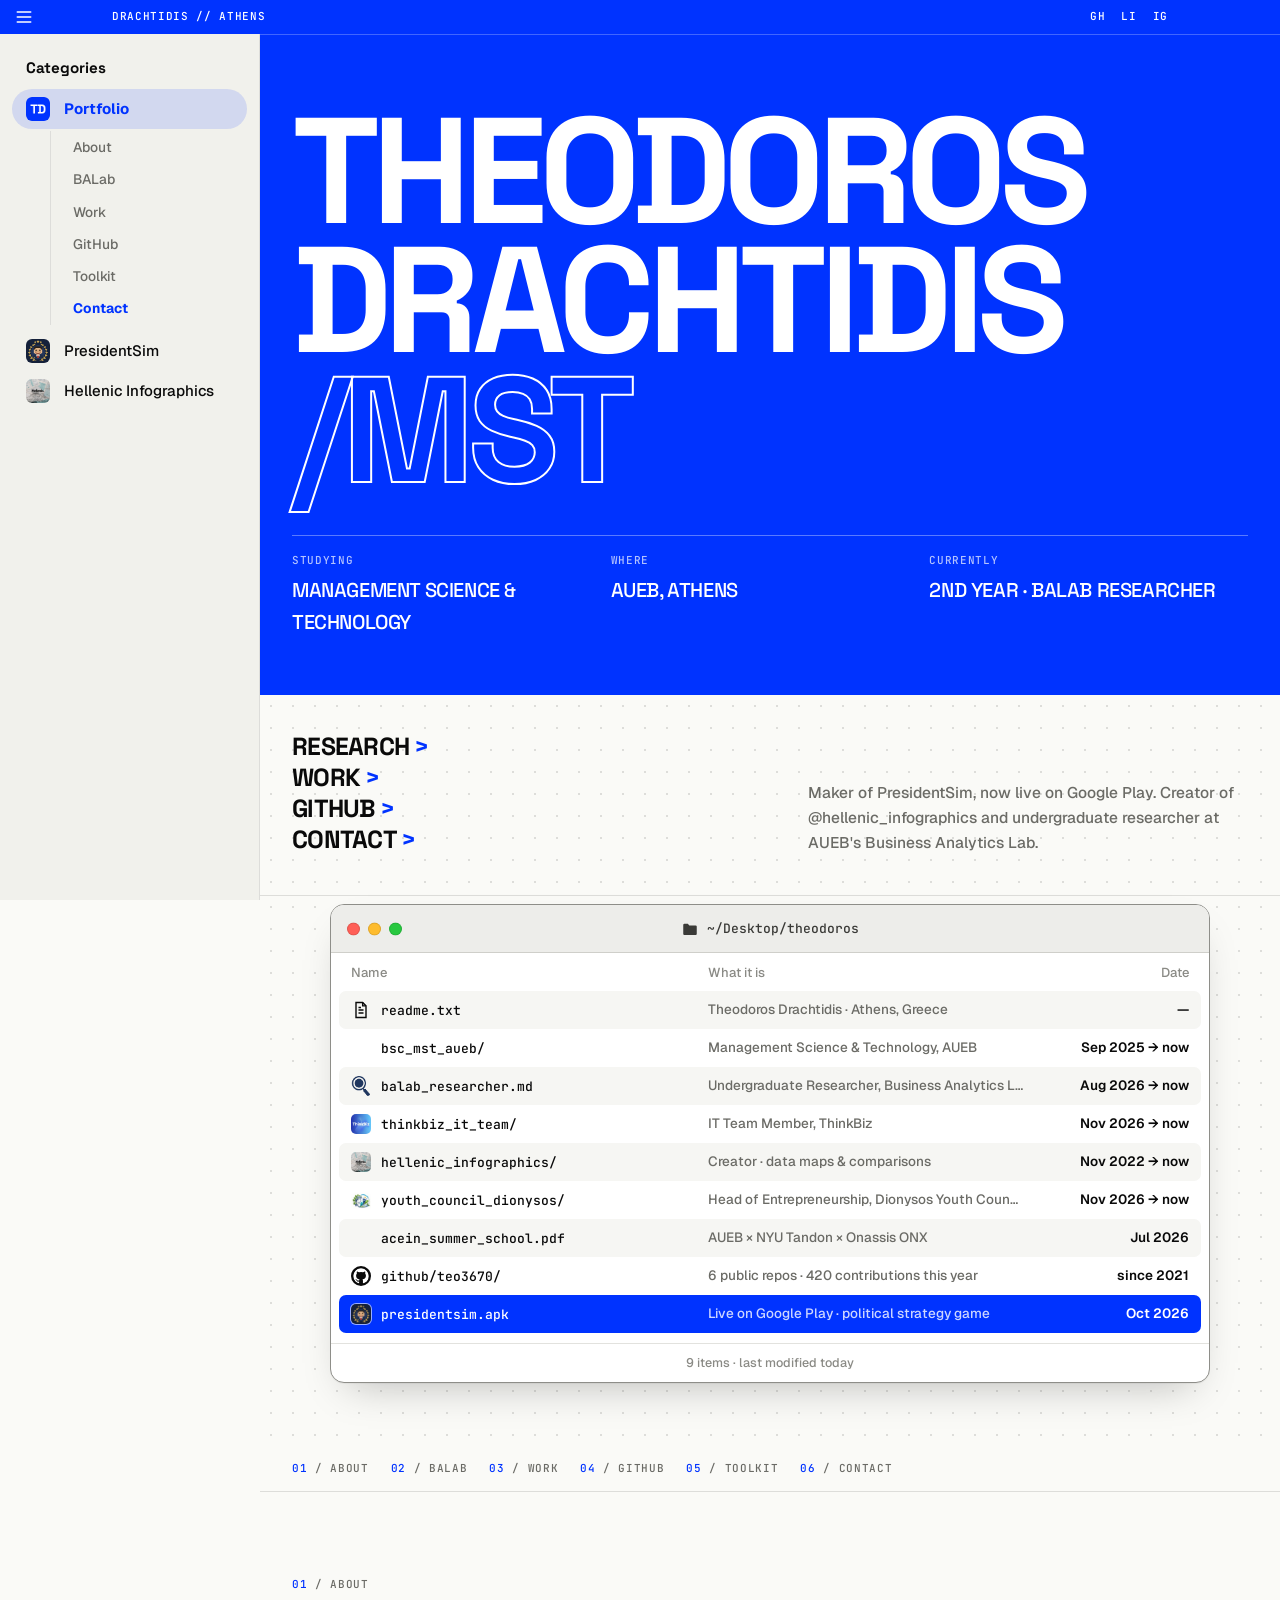
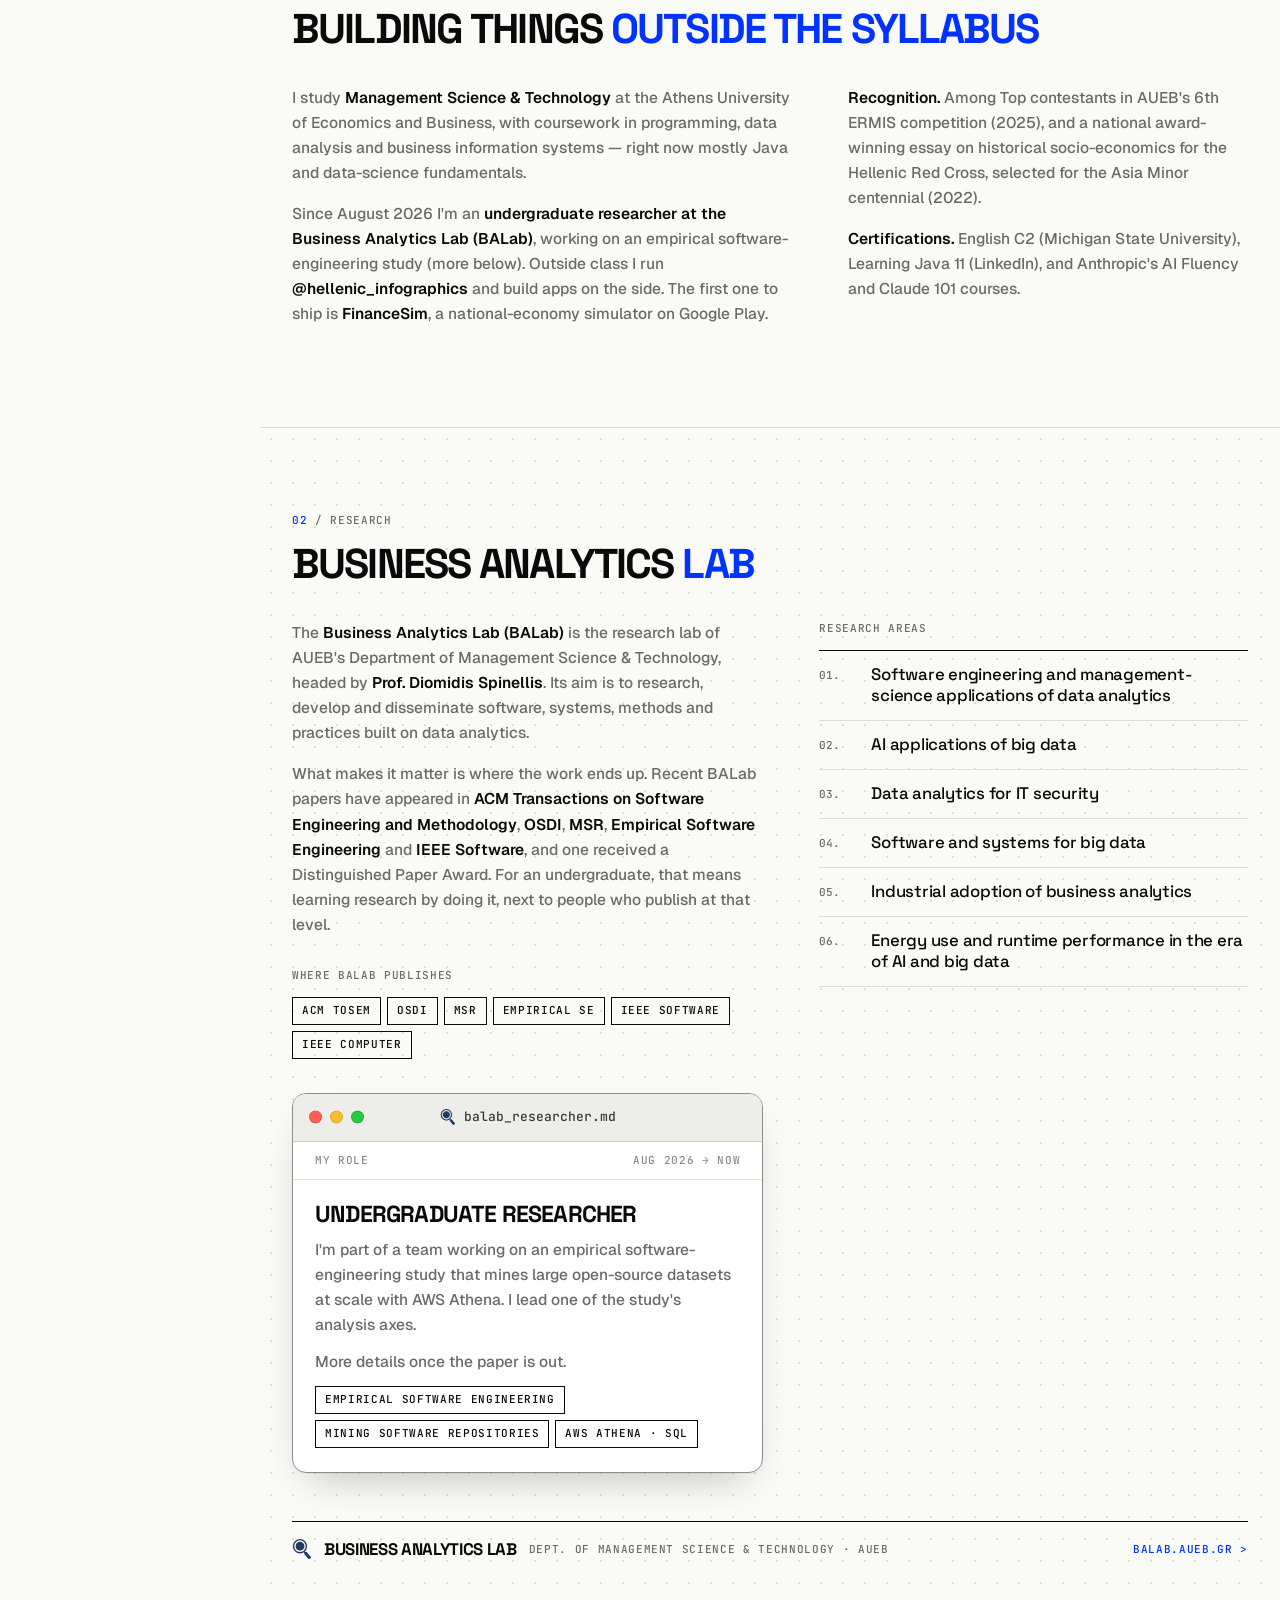
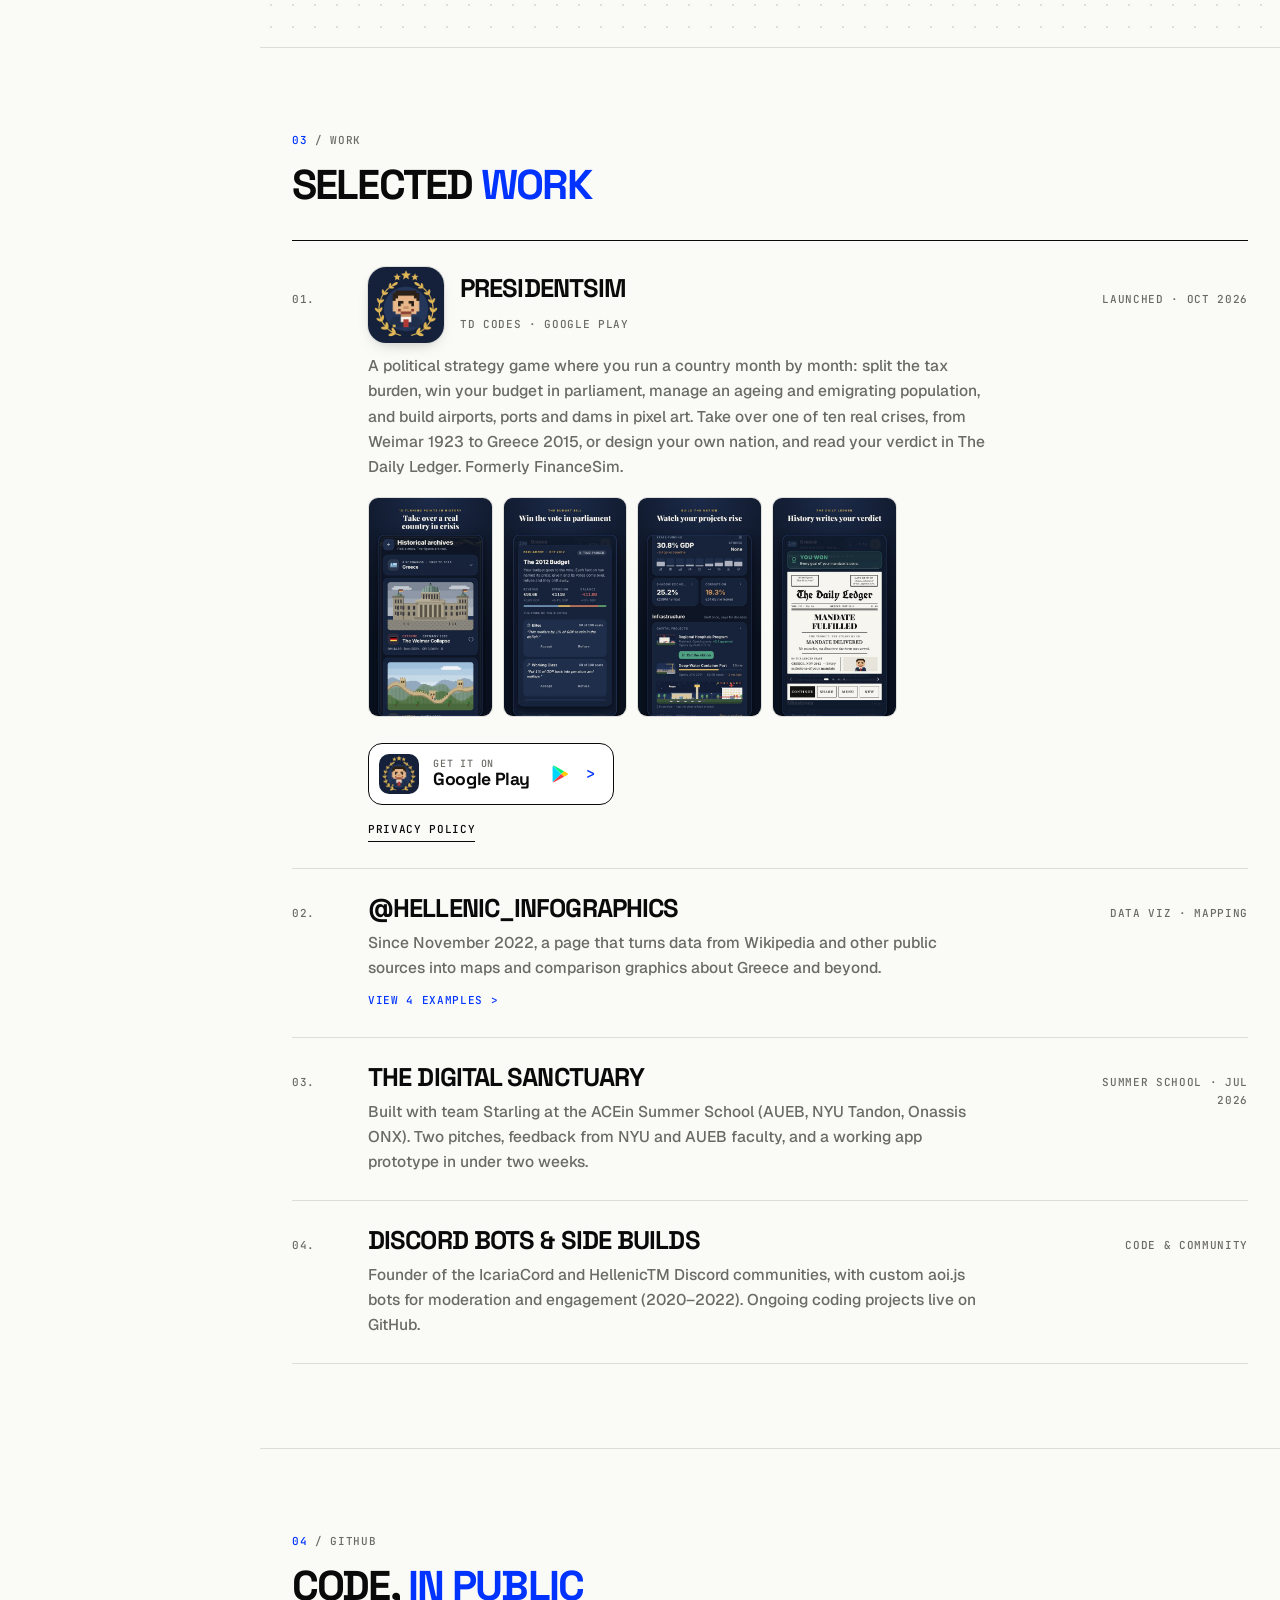
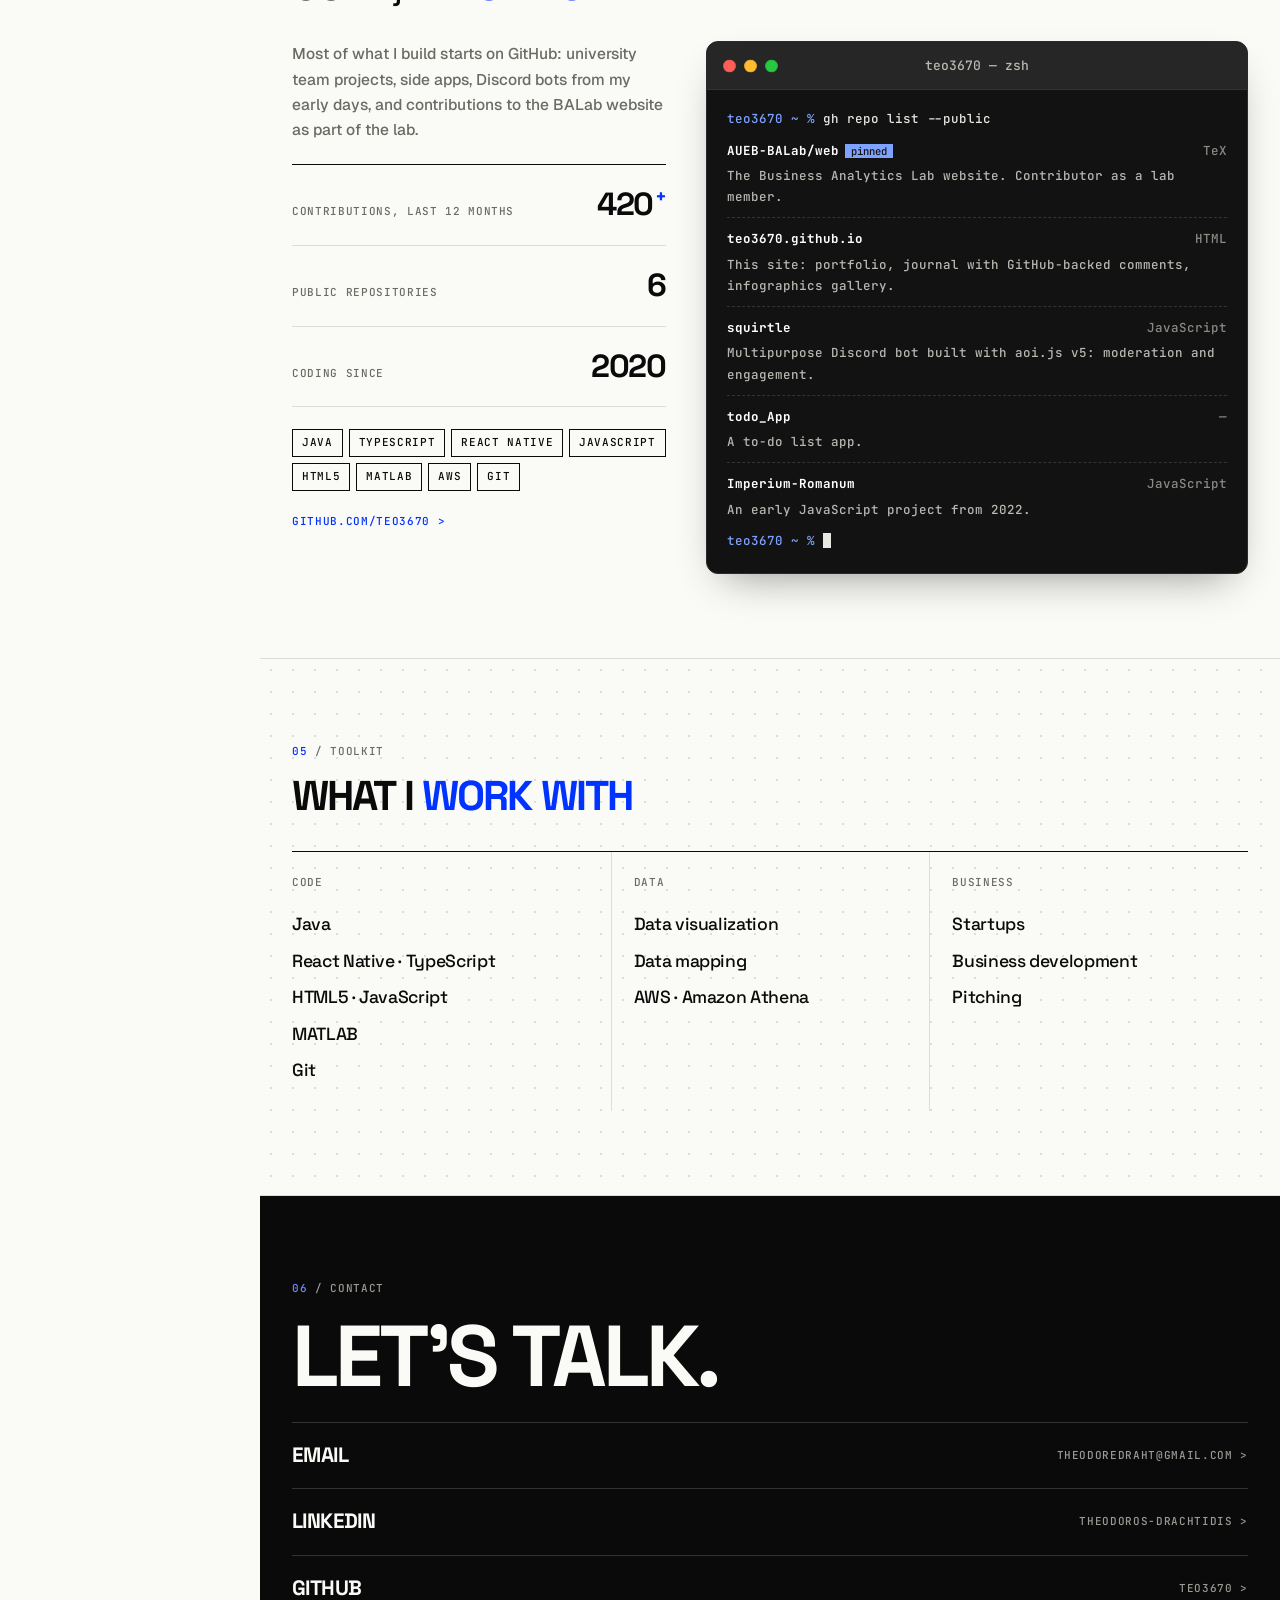
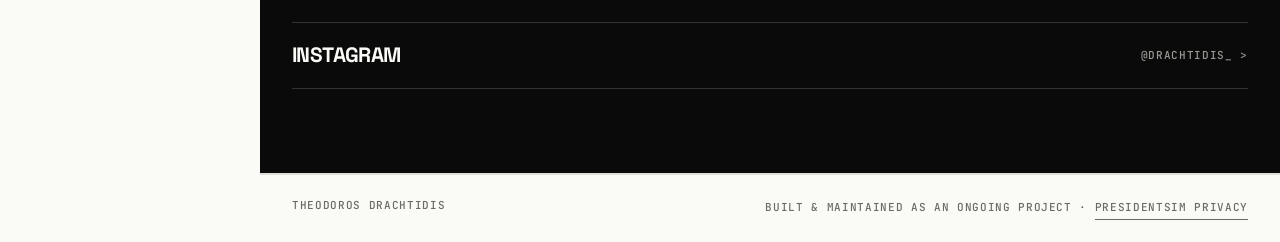
==== commit 91f65d18: "Finder window: ThinkBiz logo, add Dionysos Youth Council; revert About text Co-Authored-By: Claude O" ====
--- a/index.html
+++ b/index.html
@@ -535,13 +535,14 @@
         <li><a class="finder-row" href="#about"><span class="name"><svg viewBox="0 0 24 24" fill="none" stroke="currentColor" stroke-width="1.7" aria-hidden="true"><path d="M6 3h8l4 4v14H6z"/><path d="M14 3v4h4"/><path d="M9 12h6M9 15.5h6M9 9h3"/></svg><span>readme.txt</span></span><span class="kind">Theodoros Drachtidis · Athens, Greece</span><span class="date">—</span></a></li>
         <li><a class="finder-row" href="#about"><span class="name"><img class="logo-ic" src="https://encrypted-tbn0.gstatic.com/images?q=tbn:ANd9GcRCCB2hYArL1Qz5GKKz-ssOS-E-NcMbtzS_QpOcbX27rQ&amp;s=10" alt="" referrerpolicy="no-referrer" onerror="this.style.visibility='hidden'"><span>bsc_mst_aueb/</span></span><span class="kind">Management Science &amp; Technology, AUEB</span><span class="date">Sep 2025 → now</span></a></li>
         <li><a class="finder-row" href="#balab"><span class="name"><img class="logo-ic logo-flat" src="assets/balab-icon.png" alt=""><span>balab_researcher.md</span></span><span class="kind">Undergraduate Researcher, Business Analytics Lab</span><span class="date">Aug 2026 → now</span></a></li>
-        <li><a class="finder-row" href="#about"><span class="name"><svg viewBox="0 0 24 24" fill="currentColor" aria-hidden="true"><path d="M3 6.5A1.5 1.5 0 0 1 4.5 5h4.6l2 2.2h8.4A1.5 1.5 0 0 1 21 8.7v9.8a1.5 1.5 0 0 1-1.5 1.5h-15A1.5 1.5 0 0 1 3 18.5z"/></svg><span>thinkbiz_it_team/</span></span><span class="kind">IT Team Member, ThinkBiz</span><span class="date">Nov 2026 → now</span></a></li>
+        <li><a class="finder-row" href="#about"><span class="name"><img class="logo-ic" src="assets/thinkbiz-logo.png" alt=""><span>thinkbiz_it_team/</span></span><span class="kind">IT Team Member, ThinkBiz</span><span class="date">Nov 2026 → now</span></a></li>
         <li><button class="finder-row" type="button" data-open-gallery><span class="name"><img class="logo-ic" src="assets/hellenic-logo.jpg" alt=""><span>hellenic_infographics/</span></span><span class="kind">Creator · data maps &amp; comparisons</span><span class="date">Nov 2022 → now</span></button></li>
+        <li><a class="finder-row" href="#about"><span class="name"><img class="logo-ic logo-flat" src="assets/dionysos-youth-council.png" alt=""><span>youth_council_dionysos/</span></span><span class="kind">Head of Entrepreneurship, Dionysos Youth Council</span><span class="date">Nov 2026 → now</span></a></li>
         <li><a class="finder-row" href="#acein"><span class="name"><img class="logo-ic logo-flat" src="https://encrypted-tbn0.gstatic.com/images?q=tbn:ANd9GcSW_2tvmihnWCpZ9GIkCYfMRhT_keNBqE1ekioXapIe-g&amp;s=10" alt="" referrerpolicy="no-referrer" onerror="this.style.visibility='hidden'"><span>acein_summer_school.pdf</span></span><span class="kind">AUEB × NYU Tandon × Onassis ONX</span><span class="date">Jul 2026</span></a></li>
         <li><a class="finder-row" href="#github"><span class="name"><svg class="logo-ic" viewBox="0 0 24 24" aria-hidden="true" style="background:#0A0A0A;border-radius:50%;padding:2px"><path fill="#fff" d="M12 .5C5.73.5.5 5.73.5 12c0 5.09 3.29 9.4 7.86 10.93.58.1.79-.25.79-.56 0-.28-.01-1.02-.02-2-3.2.7-3.88-1.54-3.88-1.54-.52-1.34-1.28-1.7-1.28-1.7-1.04-.72.08-.7.08-.7 1.15.08 1.76 1.19 1.76 1.19 1.03 1.76 2.7 1.25 3.36.96.1-.75.4-1.25.73-1.54-2.55-.29-5.24-1.28-5.24-5.7 0-1.26.45-2.29 1.19-3.1-.12-.29-.52-1.46.11-3.05 0 0 .97-.31 3.18 1.18a11 11 0 0 1 5.79 0c2.2-1.49 3.17-1.18 3.17-1.18.64 1.59.24 2.76.12 3.05.74.81 1.18 1.84 1.18 3.1 0 4.43-2.69 5.4-5.25 5.69.41.36.78 1.08.78 2.17 0 1.57-.01 2.83-.01 3.22 0 .31.2.67.8.56A10.52 10.52 0 0 0 23.5 12c0-6.27-5.23-11.5-11.5-11.5Z"/></svg><span>github/teo3670/</span></span><span class="kind">6 public repos · 420 contributions this year</span><span class="date">since 2021</span></a></li>
         <li><a class="finder-row selected" href="https://play.google.com/store/apps/details?id=com.financesim.game" target="_blank" rel="noopener"><span class="name"><img class="logo-ic" src="assets/presidentsim-icon.png" alt="" onerror="this.style.visibility='hidden'"><span>presidentsim.apk</span></span><span class="kind">Live on Google Play · political strategy game</span><span class="date">Oct 2026</span></a></li>
       </ul>
-      <div class="finder-foot">8 items · last modified today</div>
+      <div class="finder-foot">9 items · last modified today</div>
     </div>
   </div>
 </div>
@@ -565,7 +566,7 @@
       <div class="about-grid">
         <div>
           <p>I study <strong>Management Science &amp; Technology</strong> at the Athens University of Economics and Business, with coursework in programming, data analysis and business information systems — right now mostly Java and data-science fundamentals.</p>
-          <p>Since August 2026 I'm an <strong>undergraduate researcher at the Business Analytics Lab (BALab)</strong>, working on an empirical software-engineering study (more below). Since November 2026 I'm also part of the <strong>IT team at ThinkBiz</strong>. Outside class I run <strong>@hellenic_infographics</strong> and build apps on the side. The first one to ship is <strong>PresidentSim</strong>, a political and economic strategy game on Google Play.</p>
+          <p>Since August 2026 I'm an <strong>undergraduate researcher at the Business Analytics Lab (BALab)</strong>, working on an empirical software-engineering study (more below). Outside class I run <strong>@hellenic_infographics</strong> and build apps on the side. The first one to ship is <strong>FinanceSim</strong>, a national-economy simulator on Google Play.</p>
         </div>
         <div>
           <p><strong>Recognition.</strong> Among Top contestants in AUEB's 6th ERMIS competition (2025), and a national award-winning essay on historical socio-economics for the Hellenic Red Cross, selected for the Asia Minor centennial (2022).</p>
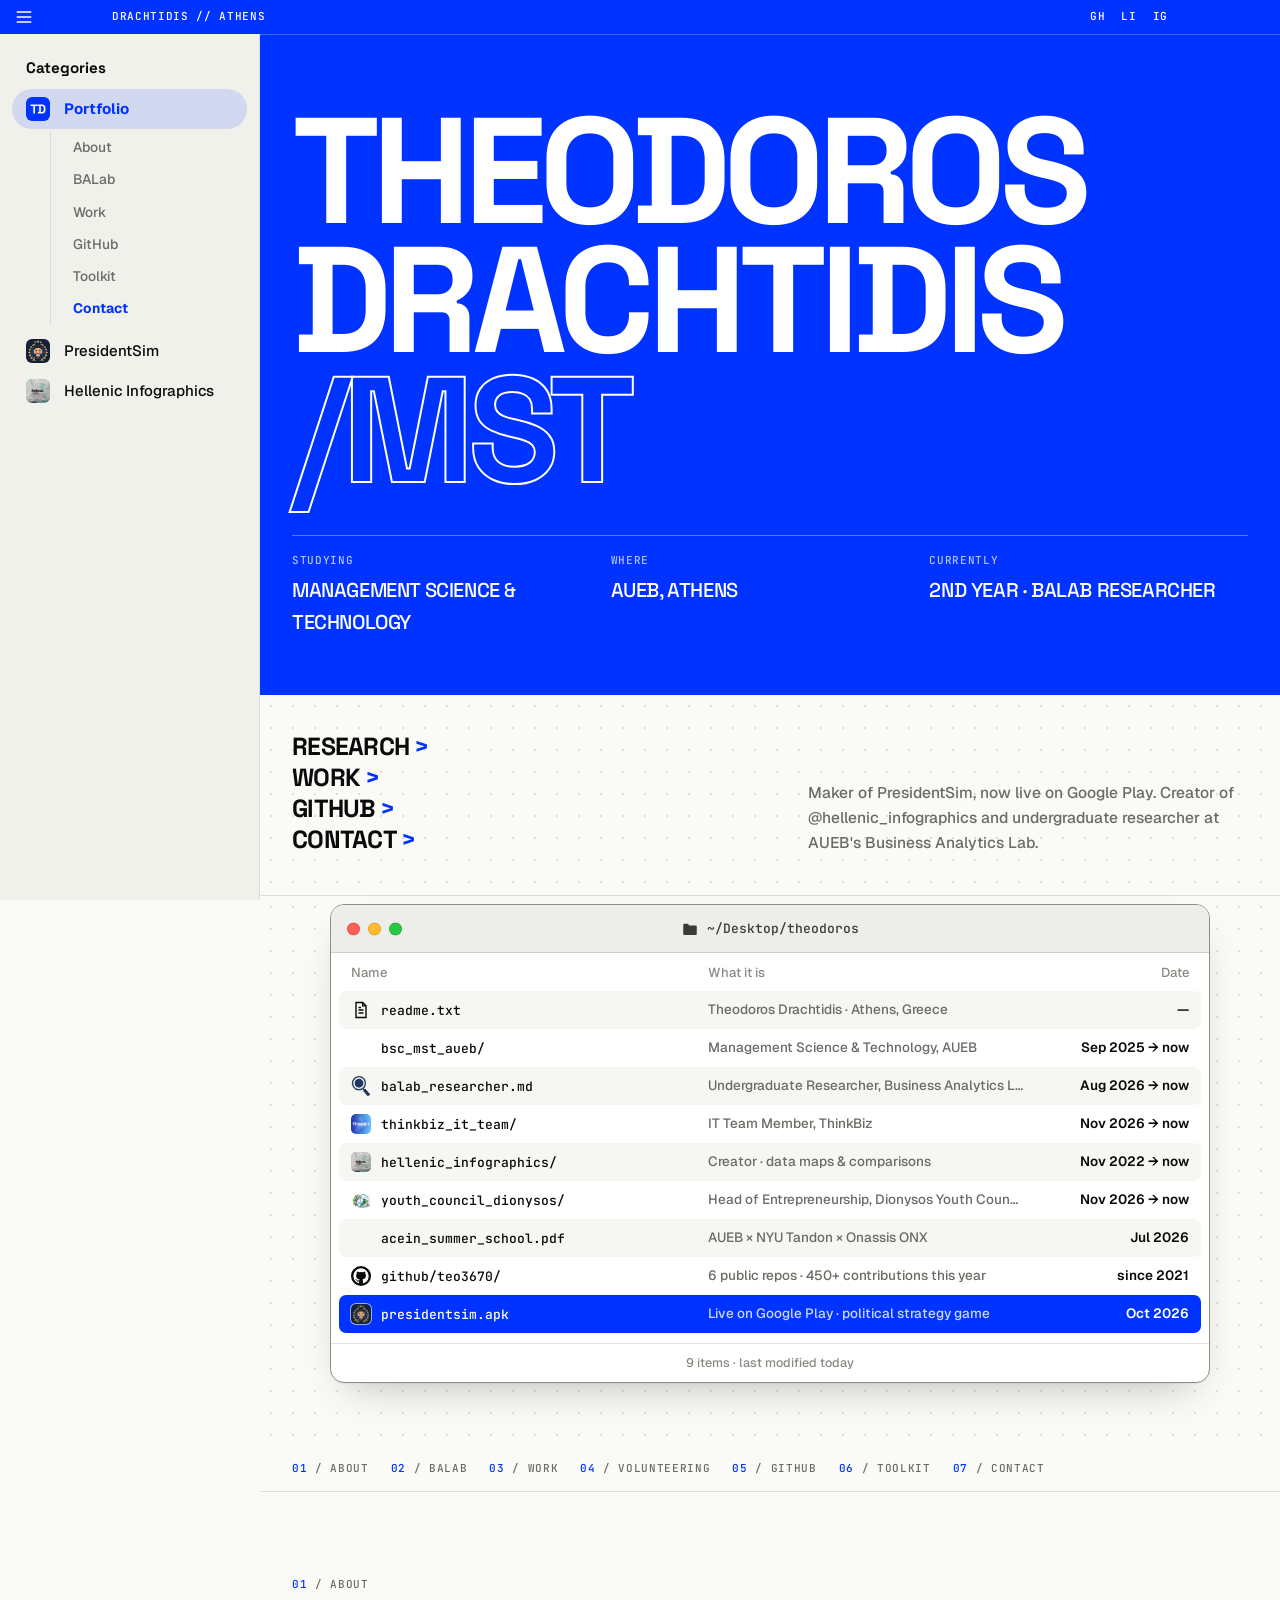
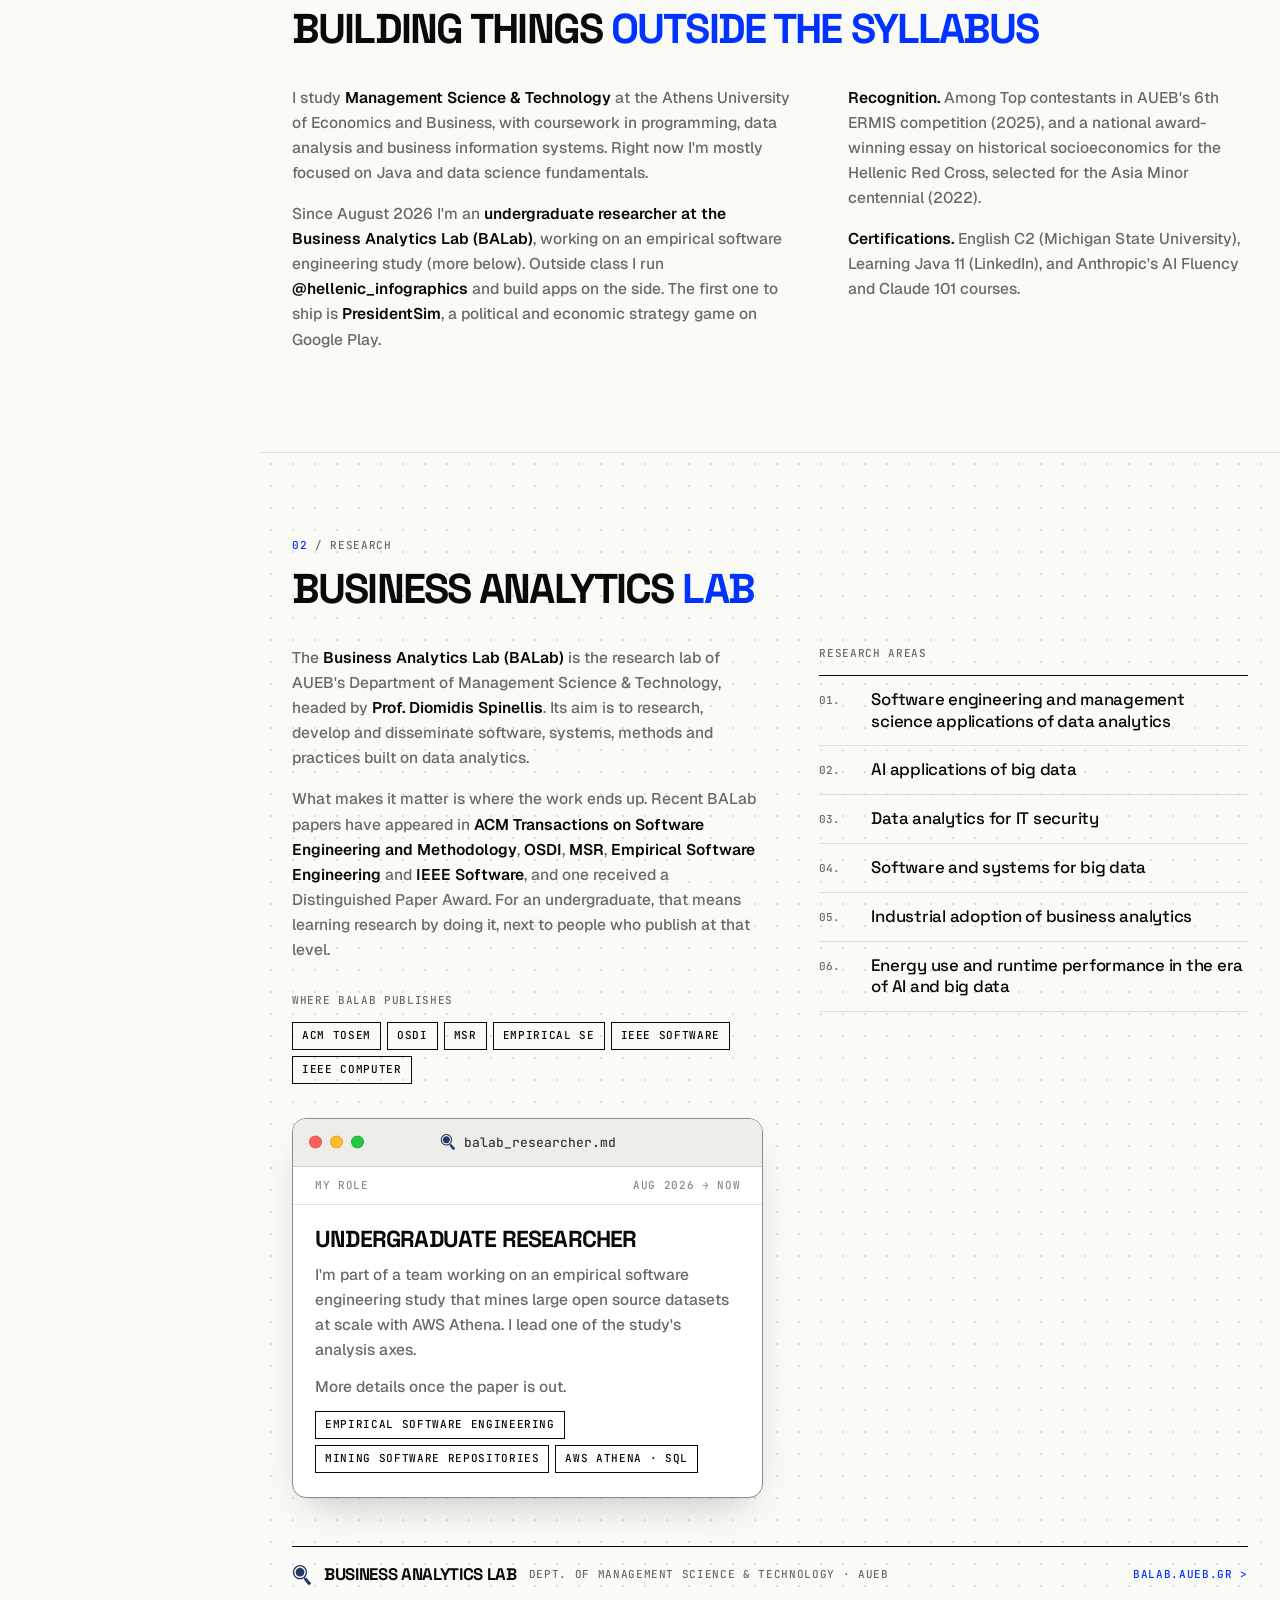
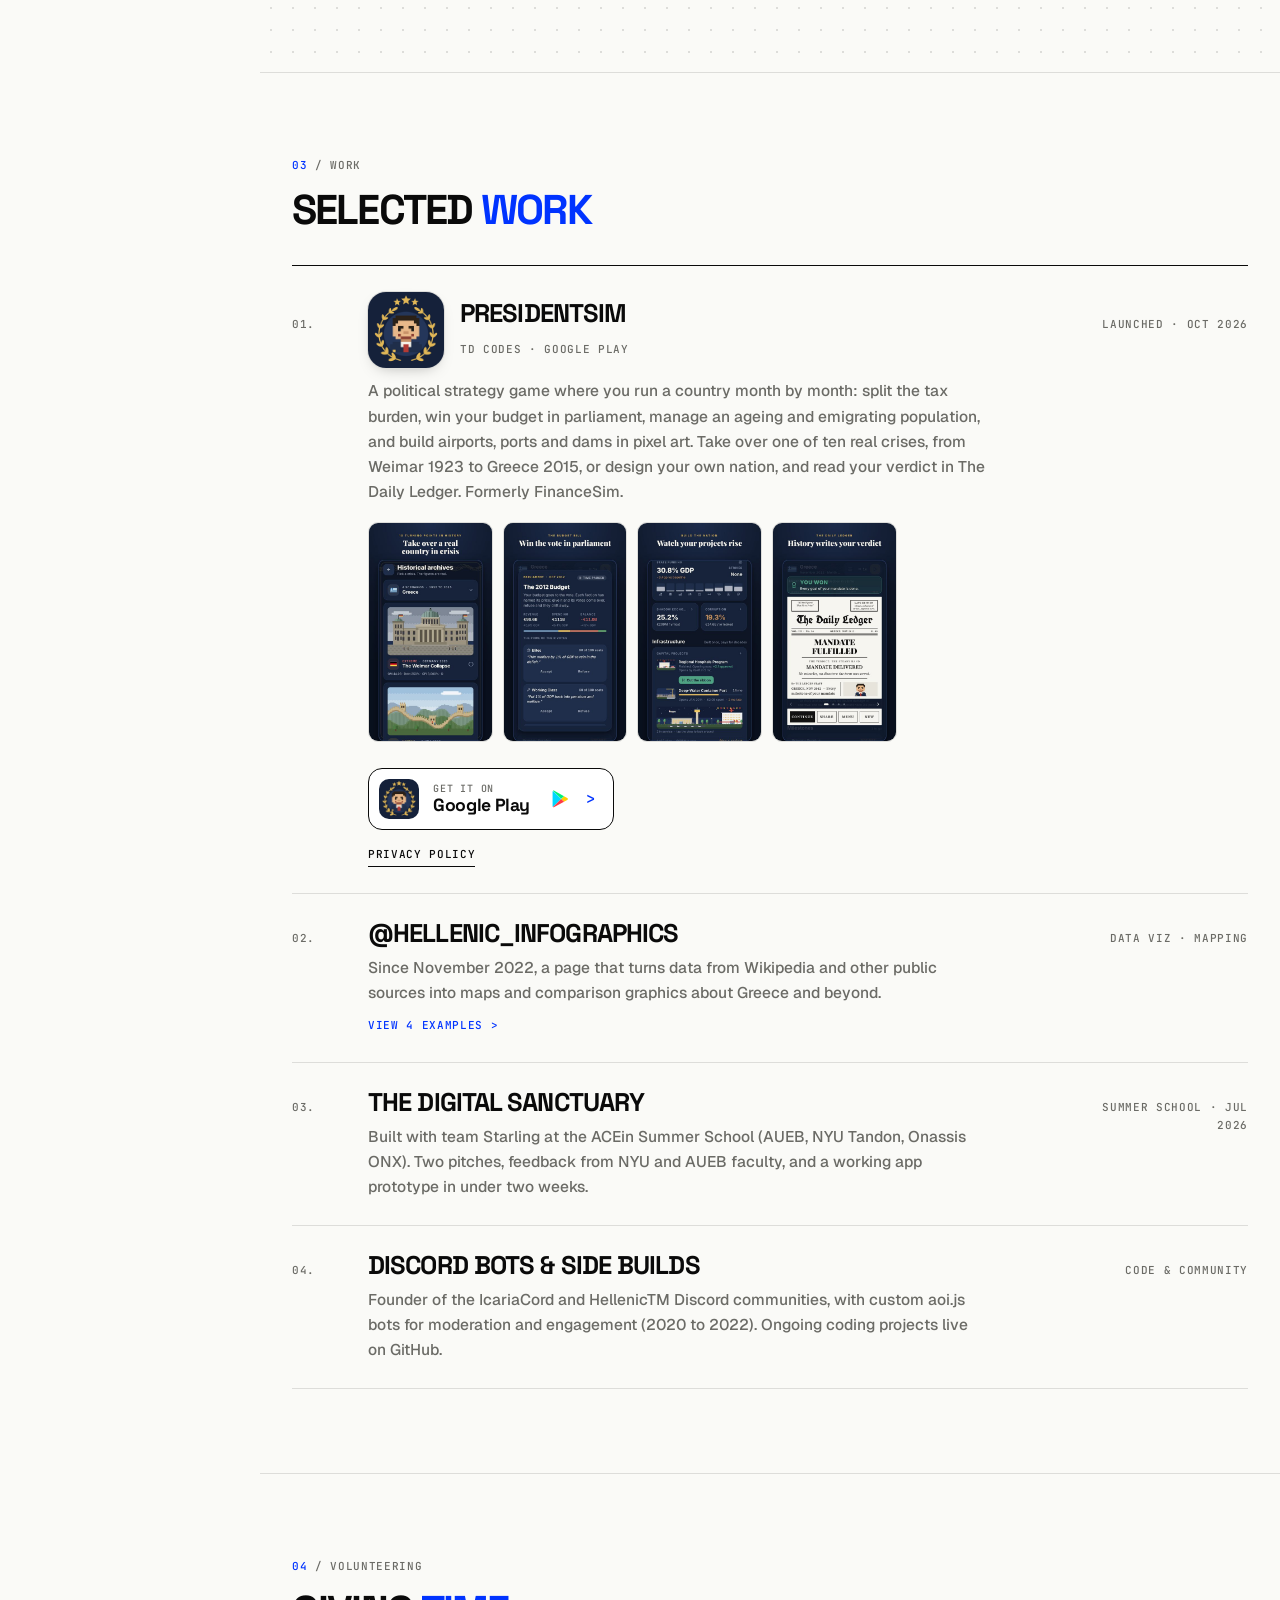
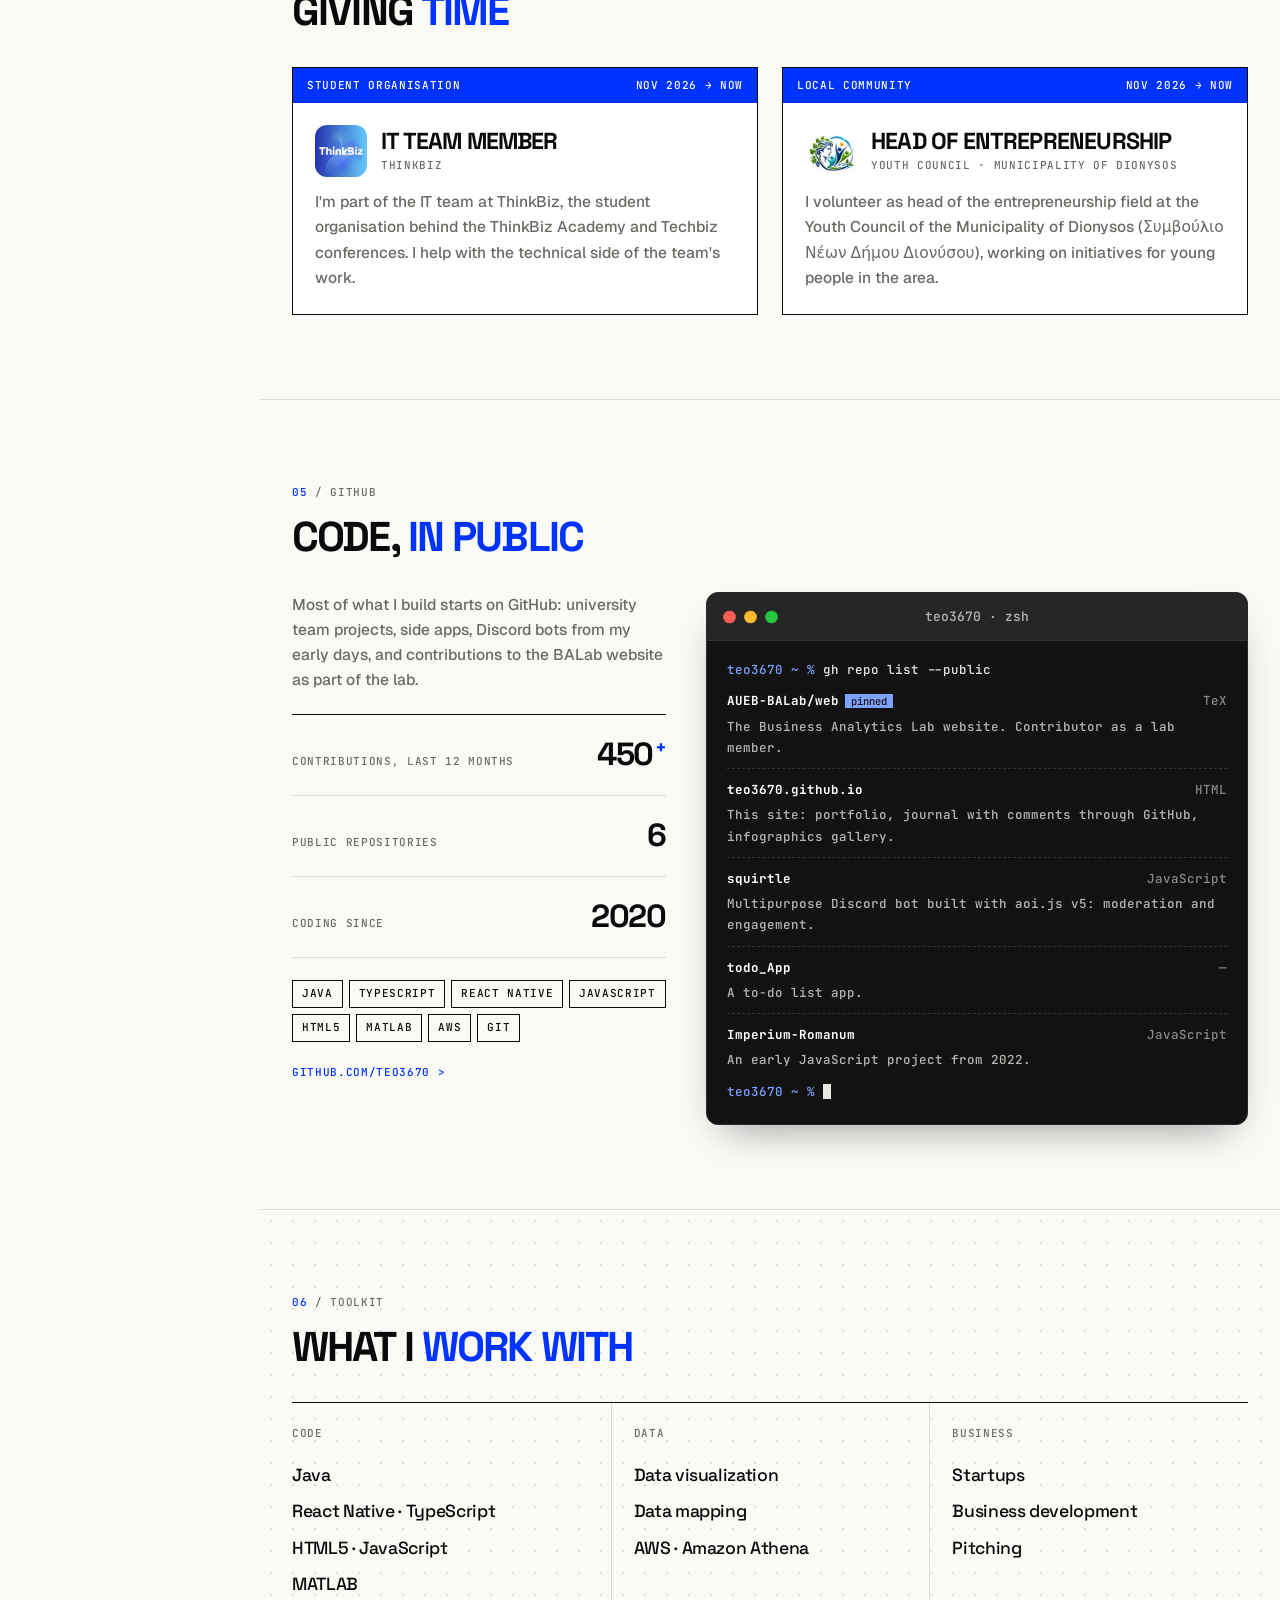
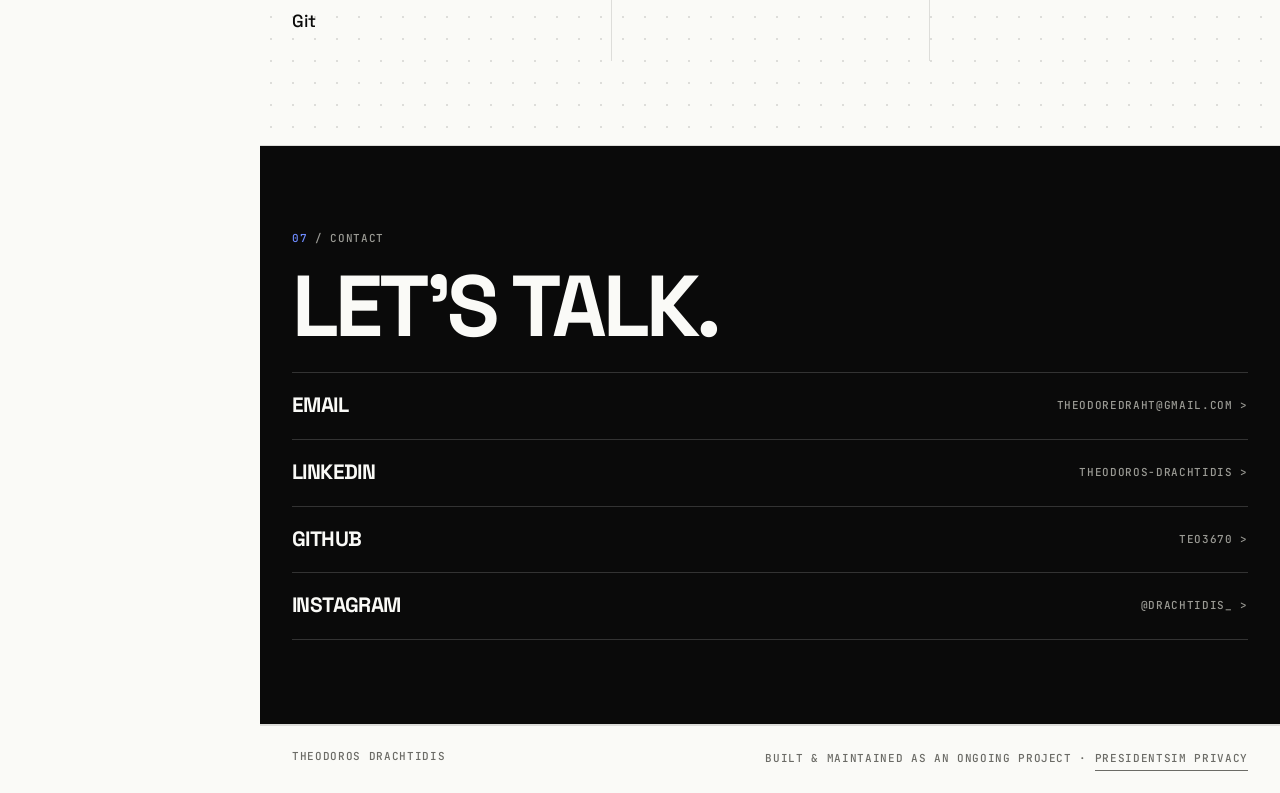
==== commit 92b76275: "Add Volunteering section, PresidentSim in About, GitHub stats, no dashes in prose Co-Authored-By: Cl" ====
--- a/index.html
+++ b/index.html
@@ -289,6 +289,21 @@
   .doc-meta{display:flex; justify-content:space-between; gap:12px; padding:10px 22px; border-bottom:1px solid #E2E2DE; color:#8A8A85; font-size:11px;}
   .doc-window .role-body{padding:22px 22px 24px;}
 
+
+  /* ---------- Volunteering ---------- */
+  .vol-grid{display:grid; grid-template-columns:repeat(2, minmax(0,1fr)); gap:24px;}
+  @media (max-width:760px){.vol-grid{grid-template-columns:1fr;}}
+  .vol-card{border:1px solid var(--ink); background:#FFFFFF; display:flex; flex-direction:column;}
+  .vol-head{display:flex; justify-content:space-between; gap:12px; padding:9px 14px; background:var(--accent); color:var(--on-accent);}
+  .vol-body{padding:22px 22px 24px; display:flex; flex-direction:column; gap:12px;}
+  .vol-org{display:flex; align-items:center; gap:14px;}
+  .vol-org img{width:52px; height:52px; flex:0 0 52px; object-fit:contain;}
+  .vol-org img.rounded{border-radius:12px;}
+  .vol-org img.flat{mix-blend-mode:multiply;}
+  .vol-body h3{font-family:var(--display); font-weight:700; font-size:1.45rem; letter-spacing:-0.035em; text-transform:uppercase; line-height:1.05;}
+  .vol-body .org{color:var(--muted); display:block; line-height:1.5; margin-top:4px;}
+  .vol-body p{color:var(--muted);}
+
   /* ---------- Section nav ---------- */
   .secnav{
     border-bottom:1px solid var(--line);
@@ -535,11 +550,11 @@
         <li><a class="finder-row" href="#about"><span class="name"><svg viewBox="0 0 24 24" fill="none" stroke="currentColor" stroke-width="1.7" aria-hidden="true"><path d="M6 3h8l4 4v14H6z"/><path d="M14 3v4h4"/><path d="M9 12h6M9 15.5h6M9 9h3"/></svg><span>readme.txt</span></span><span class="kind">Theodoros Drachtidis · Athens, Greece</span><span class="date">—</span></a></li>
         <li><a class="finder-row" href="#about"><span class="name"><img class="logo-ic" src="https://encrypted-tbn0.gstatic.com/images?q=tbn:ANd9GcRCCB2hYArL1Qz5GKKz-ssOS-E-NcMbtzS_QpOcbX27rQ&amp;s=10" alt="" referrerpolicy="no-referrer" onerror="this.style.visibility='hidden'"><span>bsc_mst_aueb/</span></span><span class="kind">Management Science &amp; Technology, AUEB</span><span class="date">Sep 2025 → now</span></a></li>
         <li><a class="finder-row" href="#balab"><span class="name"><img class="logo-ic logo-flat" src="assets/balab-icon.png" alt=""><span>balab_researcher.md</span></span><span class="kind">Undergraduate Researcher, Business Analytics Lab</span><span class="date">Aug 2026 → now</span></a></li>
-        <li><a class="finder-row" href="#about"><span class="name"><img class="logo-ic" src="assets/thinkbiz-logo.png" alt=""><span>thinkbiz_it_team/</span></span><span class="kind">IT Team Member, ThinkBiz</span><span class="date">Nov 2026 → now</span></a></li>
+        <li><a class="finder-row" href="#volunteering"><span class="name"><img class="logo-ic" src="assets/thinkbiz-logo.png" alt=""><span>thinkbiz_it_team/</span></span><span class="kind">IT Team Member, ThinkBiz</span><span class="date">Nov 2026 → now</span></a></li>
         <li><button class="finder-row" type="button" data-open-gallery><span class="name"><img class="logo-ic" src="assets/hellenic-logo.jpg" alt=""><span>hellenic_infographics/</span></span><span class="kind">Creator · data maps &amp; comparisons</span><span class="date">Nov 2022 → now</span></button></li>
-        <li><a class="finder-row" href="#about"><span class="name"><img class="logo-ic logo-flat" src="assets/dionysos-youth-council.png" alt=""><span>youth_council_dionysos/</span></span><span class="kind">Head of Entrepreneurship, Dionysos Youth Council</span><span class="date">Nov 2026 → now</span></a></li>
+        <li><a class="finder-row" href="#volunteering"><span class="name"><img class="logo-ic logo-flat" src="assets/dionysos-youth-council.png" alt=""><span>youth_council_dionysos/</span></span><span class="kind">Head of Entrepreneurship, Dionysos Youth Council</span><span class="date">Nov 2026 → now</span></a></li>
         <li><a class="finder-row" href="#acein"><span class="name"><img class="logo-ic logo-flat" src="https://encrypted-tbn0.gstatic.com/images?q=tbn:ANd9GcSW_2tvmihnWCpZ9GIkCYfMRhT_keNBqE1ekioXapIe-g&amp;s=10" alt="" referrerpolicy="no-referrer" onerror="this.style.visibility='hidden'"><span>acein_summer_school.pdf</span></span><span class="kind">AUEB × NYU Tandon × Onassis ONX</span><span class="date">Jul 2026</span></a></li>
-        <li><a class="finder-row" href="#github"><span class="name"><svg class="logo-ic" viewBox="0 0 24 24" aria-hidden="true" style="background:#0A0A0A;border-radius:50%;padding:2px"><path fill="#fff" d="M12 .5C5.73.5.5 5.73.5 12c0 5.09 3.29 9.4 7.86 10.93.58.1.79-.25.79-.56 0-.28-.01-1.02-.02-2-3.2.7-3.88-1.54-3.88-1.54-.52-1.34-1.28-1.7-1.28-1.7-1.04-.72.08-.7.08-.7 1.15.08 1.76 1.19 1.76 1.19 1.03 1.76 2.7 1.25 3.36.96.1-.75.4-1.25.73-1.54-2.55-.29-5.24-1.28-5.24-5.7 0-1.26.45-2.29 1.19-3.1-.12-.29-.52-1.46.11-3.05 0 0 .97-.31 3.18 1.18a11 11 0 0 1 5.79 0c2.2-1.49 3.17-1.18 3.17-1.18.64 1.59.24 2.76.12 3.05.74.81 1.18 1.84 1.18 3.1 0 4.43-2.69 5.4-5.25 5.69.41.36.78 1.08.78 2.17 0 1.57-.01 2.83-.01 3.22 0 .31.2.67.8.56A10.52 10.52 0 0 0 23.5 12c0-6.27-5.23-11.5-11.5-11.5Z"/></svg><span>github/teo3670/</span></span><span class="kind">6 public repos · 420 contributions this year</span><span class="date">since 2021</span></a></li>
+        <li><a class="finder-row" href="#github"><span class="name"><svg class="logo-ic" viewBox="0 0 24 24" aria-hidden="true" style="background:#0A0A0A;border-radius:50%;padding:2px"><path fill="#fff" d="M12 .5C5.73.5.5 5.73.5 12c0 5.09 3.29 9.4 7.86 10.93.58.1.79-.25.79-.56 0-.28-.01-1.02-.02-2-3.2.7-3.88-1.54-3.88-1.54-.52-1.34-1.28-1.7-1.28-1.7-1.04-.72.08-.7.08-.7 1.15.08 1.76 1.19 1.76 1.19 1.03 1.76 2.7 1.25 3.36.96.1-.75.4-1.25.73-1.54-2.55-.29-5.24-1.28-5.24-5.7 0-1.26.45-2.29 1.19-3.1-.12-.29-.52-1.46.11-3.05 0 0 .97-.31 3.18 1.18a11 11 0 0 1 5.79 0c2.2-1.49 3.17-1.18 3.17-1.18.64 1.59.24 2.76.12 3.05.74.81 1.18 1.84 1.18 3.1 0 4.43-2.69 5.4-5.25 5.69.41.36.78 1.08.78 2.17 0 1.57-.01 2.83-.01 3.22 0 .31.2.67.8.56A10.52 10.52 0 0 0 23.5 12c0-6.27-5.23-11.5-11.5-11.5Z"/></svg><span>github/teo3670/</span></span><span class="kind">6 public repos · 450+ contributions this year</span><span class="date">since 2021</span></a></li>
         <li><a class="finder-row selected" href="https://play.google.com/store/apps/details?id=com.financesim.game" target="_blank" rel="noopener"><span class="name"><img class="logo-ic" src="assets/presidentsim-icon.png" alt="" onerror="this.style.visibility='hidden'"><span>presidentsim.apk</span></span><span class="kind">Live on Google Play · political strategy game</span><span class="date">Oct 2026</span></a></li>
       </ul>
       <div class="finder-foot">9 items · last modified today</div>
@@ -552,9 +567,10 @@
     <a href="#about"><span class="n">01</span> / About</a>
     <a href="#balab"><span class="n">02</span> / BALab</a>
     <a href="#work"><span class="n">03</span> / Work</a>
-    <a href="#github"><span class="n">04</span> / GitHub</a>
-    <a href="#toolkit"><span class="n">05</span> / Toolkit</a>
-    <a href="#contact"><span class="n">06</span> / Contact</a>
+    <a href="#volunteering"><span class="n">04</span> / Volunteering</a>
+    <a href="#github"><span class="n">05</span> / GitHub</a>
+    <a href="#toolkit"><span class="n">06</span> / Toolkit</a>
+    <a href="#contact"><span class="n">07</span> / Contact</a>
   </div>
 </nav>
 
@@ -565,11 +581,11 @@
       <h2 class="heading">Building things <span class="hl">outside the syllabus</span></h2>
       <div class="about-grid">
         <div>
-          <p>I study <strong>Management Science &amp; Technology</strong> at the Athens University of Economics and Business, with coursework in programming, data analysis and business information systems — right now mostly Java and data-science fundamentals.</p>
-          <p>Since August 2026 I'm an <strong>undergraduate researcher at the Business Analytics Lab (BALab)</strong>, working on an empirical software-engineering study (more below). Outside class I run <strong>@hellenic_infographics</strong> and build apps on the side. The first one to ship is <strong>FinanceSim</strong>, a national-economy simulator on Google Play.</p>
+          <p>I study <strong>Management Science &amp; Technology</strong> at the Athens University of Economics and Business, with coursework in programming, data analysis and business information systems. Right now I'm mostly focused on Java and data science fundamentals.</p>
+          <p>Since August 2026 I'm an <strong>undergraduate researcher at the Business Analytics Lab (BALab)</strong>, working on an empirical software engineering study (more below). Outside class I run <strong>@hellenic_infographics</strong> and build apps on the side. The first one to ship is <strong>PresidentSim</strong>, a political and economic strategy game on Google Play.</p>
         </div>
         <div>
-          <p><strong>Recognition.</strong> Among Top contestants in AUEB's 6th ERMIS competition (2025), and a national award-winning essay on historical socio-economics for the Hellenic Red Cross, selected for the Asia Minor centennial (2022).</p>
+          <p><strong>Recognition.</strong> Among Top contestants in AUEB's 6th ERMIS competition (2025), and a national award-winning essay on historical socioeconomics for the Hellenic Red Cross, selected for the Asia Minor centennial (2022).</p>
           <p><strong>Certifications.</strong> English C2 (Michigan State University), Learning Java 11 (LinkedIn), and Anthropic's AI Fluency and Claude 101 courses.</p>
         </div>
       </div>
@@ -597,7 +613,7 @@
             <div class="doc-meta mono"><span>My role</span><span>Aug 2026 → now</span></div>
             <div class="role-body">
               <h3>Undergraduate researcher</h3>
-              <p>I'm part of a team working on an empirical software-engineering study that mines large open-source datasets at scale with AWS Athena. I lead one of the study's analysis axes.</p>
+              <p>I'm part of a team working on an empirical software engineering study that mines large open source datasets at scale with AWS Athena. I lead one of the study's analysis axes.</p>
               <p>More details once the paper is out.</p>
               <div class="venues mono"><span>Empirical software engineering</span><span>Mining software repositories</span><span>AWS Athena · SQL</span></div>
             </div>
@@ -606,7 +622,7 @@
         <div>
           <div class="lab-sub mono" style="margin-top:0;">Research areas</div>
           <ol class="areas">
-            <li>Software engineering and management-science applications of data analytics</li>
+            <li>Software engineering and management science applications of data analytics</li>
             <li>AI applications of big data</li>
             <li>Data analytics for IT security</li>
             <li>Software and systems for big data</li>
@@ -672,7 +688,7 @@
           <span class="idx mono">04.</span>
           <div>
             <h3>Discord bots &amp; side builds</h3>
-            <p>Founder of the IcariaCord and HellenicTM Discord communities, with custom aoi.js bots for moderation and engagement (2020–2022). Ongoing coding projects live on GitHub.</p>
+            <p>Founder of the IcariaCord and HellenicTM Discord communities, with custom aoi.js bots for moderation and engagement (2020 to 2022). Ongoing coding projects live on GitHub.</p>
           </div>
           <span class="tag mono">Code &amp; community</span>
         </li>
@@ -680,15 +696,44 @@
     </div>
   </section>
 
+  <section class="block" id="volunteering">
+    <div class="wrap">
+      <span class="sec-label mono"><span class="n">04</span> / Volunteering</span>
+      <h2 class="heading">Giving <span class="hl">time</span></h2>
+      <div class="vol-grid">
+        <article class="vol-card">
+          <div class="vol-head mono"><span>Student organisation</span><span>Nov 2026 → now</span></div>
+          <div class="vol-body">
+            <div class="vol-org">
+              <img class="rounded" src="assets/thinkbiz-logo.png" alt="ThinkBiz logo">
+              <div><h3>IT Team Member</h3><span class="org mono">ThinkBiz</span></div>
+            </div>
+            <p>I'm part of the IT team at ThinkBiz, the student organisation behind the ThinkBiz Academy and Techbiz conferences. I help with the technical side of the team's work.</p>
+          </div>
+        </article>
+        <article class="vol-card">
+          <div class="vol-head mono"><span>Local community</span><span>Nov 2026 → now</span></div>
+          <div class="vol-body">
+            <div class="vol-org">
+              <img class="flat" src="assets/dionysos-youth-council.png" alt="Dionysos Youth Council logo">
+              <div><h3>Head of Entrepreneurship</h3><span class="org mono">Youth Council · Municipality of Dionysos</span></div>
+            </div>
+            <p>I volunteer as head of the entrepreneurship field at the Youth Council of the Municipality of Dionysos (Συμβούλιο Νέων Δήμου Διονύσου), working on initiatives for young people in the area.</p>
+          </div>
+        </article>
+      </div>
+    </div>
+  </section>
+
   <section class="block" id="github">
     <div class="wrap">
-      <span class="sec-label mono"><span class="n">04</span> / GitHub</span>
+      <span class="sec-label mono"><span class="n">05</span> / GitHub</span>
       <h2 class="heading">Code, <span class="hl">in public</span></h2>
       <div class="gh-grid">
         <div>
           <p class="muted">Most of what I build starts on GitHub: university team projects, side apps, Discord bots from my early days, and contributions to the BALab website as part of the lab.</p>
           <div class="gh-stats mono" style="margin-top:22px;">
-            <div class="gh-stat"><span class="k">Contributions, last 12 months</span><span class="v">420<sup>+</sup></span></div>
+            <div class="gh-stat"><span class="k">Contributions, last 12 months</span><span class="v">450<sup>+</sup></span></div>
             <div class="gh-stat"><span class="k">Public repositories</span><span class="v">6</span></div>
             <div class="gh-stat"><span class="k">Coding since</span><span class="v">2020</span></div>
           </div>
@@ -700,12 +745,12 @@
         <div class="term" role="region" aria-label="Selected GitHub repositories">
           <div class="finder-bar">
             <div class="lights" aria-hidden="true"><i></i><i></i><i></i></div>
-            <div class="finder-path">teo3670 — zsh</div>
+            <div class="finder-path">teo3670 · zsh</div>
           </div>
           <div class="term-body">
             <div><span class="pr">teo3670 ~ %</span> gh repo list --public</div>
           <a class="repo" href="https://github.com/AUEB-BALab/web" target="_blank" rel="noopener"><span><b>AUEB-BALab/web</b><span class="badge">pinned</span></span><span class="lang">TeX</span><span class="desc">The Business Analytics Lab website. Contributor as a lab member.</span></a>
-          <a class="repo" href="https://github.com/teo3670/teo3670.github.io" target="_blank" rel="noopener"><span><b>teo3670.github.io</b></span><span class="lang">HTML</span><span class="desc">This site: portfolio, journal with GitHub-backed comments, infographics gallery.</span></a>
+          <a class="repo" href="https://github.com/teo3670/teo3670.github.io" target="_blank" rel="noopener"><span><b>teo3670.github.io</b></span><span class="lang">HTML</span><span class="desc">This site: portfolio, journal with comments through GitHub, infographics gallery.</span></a>
           <a class="repo" href="https://github.com/teo3670/squirtle" target="_blank" rel="noopener"><span><b>squirtle</b></span><span class="lang">JavaScript</span><span class="desc">Multipurpose Discord bot built with aoi.js v5: moderation and engagement.</span></a>
           <a class="repo" href="https://github.com/teo3670/todo_App" target="_blank" rel="noopener"><span><b>todo_App</b></span><span class="lang">—</span><span class="desc">A to-do list app.</span></a>
           <a class="repo" href="https://github.com/teo3670/Imperium-Romanum" target="_blank" rel="noopener"><span><b>Imperium-Romanum</b></span><span class="lang">JavaScript</span><span class="desc">An early JavaScript project from 2022.</span></a>
@@ -727,7 +772,7 @@
 
   <section class="block dots" id="toolkit">
     <div class="wrap">
-      <span class="sec-label mono"><span class="n">05</span> / Toolkit</span>
+      <span class="sec-label mono"><span class="n">06</span> / Toolkit</span>
       <h2 class="heading">What I <span class="hl">work with</span></h2>
       <div class="tool-grid">
         <div class="tool-col">
@@ -748,7 +793,7 @@
 
   <section class="block contact" id="contact">
     <div class="wrap">
-      <span class="sec-label mono"><span class="n" style="color:#6E8BFF">06</span> / Contact</span>
+      <span class="sec-label mono"><span class="n" style="color:#6E8BFF">07</span> / Contact</span>
       <h2 class="heading">Let's talk.</h2>
       <ul class="contact-links">
         <li><a href="mailto:theodoredraht@gmail.com">Email <span class="label">theodoredraht@gmail.com &gt;</span></a></li>
